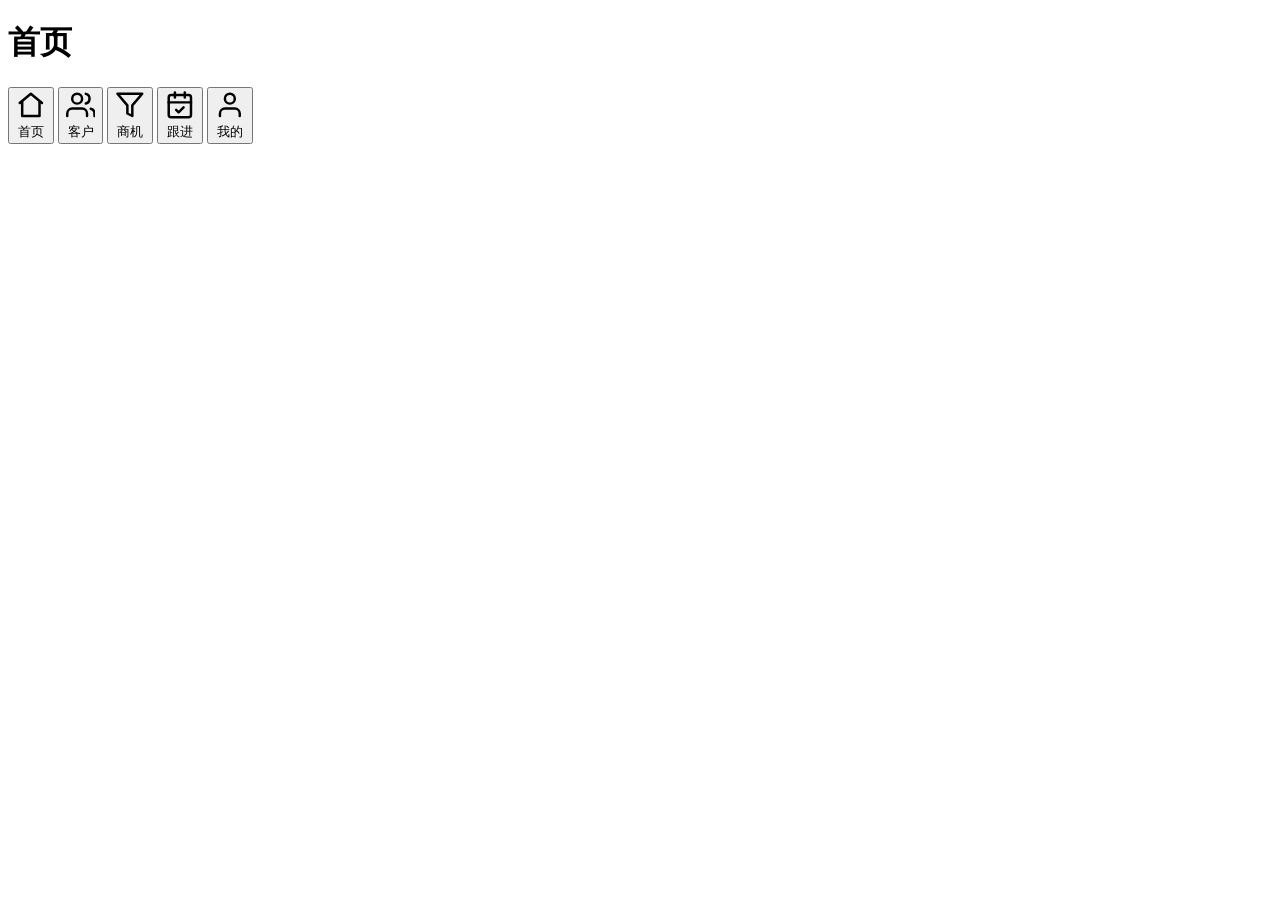
==== index.html @ 8afb6e2c "Add files via upload" ====
<!DOCTYPE html>
<html lang="zh-CN">
<head>
<meta charset="UTF-8">
<meta name="viewport" content="width=device-width, initial-scale=1, viewport-fit=cover">
<meta http-equiv="Content-Security-Policy" content="default-src 'self' data: blob:; script-src 'self' 'unsafe-inline'; style-src 'self' 'unsafe-inline'; img-src 'self' data: blob:; font-src 'self'; connect-src 'self'; manifest-src 'self' data:; worker-src 'self'; object-src 'none'; base-uri 'self'; form-action 'self'">
<meta name="theme-color" content="#2563eb">
<meta name="description" content="商机管家 - 客户信息、商机进度与联系拜访记录管理">
<meta name="apple-mobile-web-app-capable" content="yes">
<meta name="apple-mobile-web-app-status-bar-style" content="default">
<title>商机管家</title>
<link rel="manifest" href="manifest.webmanifest">
<link rel="icon" href="icons/icon-192.png">
<link rel="apple-touch-icon" href="icons/icon-192.png">
<link rel="stylesheet" href="style.css">
</head>
<body>

<noscript><div class="js-error">⚠️ 此应用需要启用 JavaScript，请在浏览器设置中开启后重新打开。</div></noscript>
<div id="js-error" class="js-error" hidden></div>

<header class="app-header">
  <div class="header-inner">
    <h1 id="pageTitle">首页</h1>
  </div>
</header>

<main id="main" class="main">
  <section class="page" id="page-home" data-title="首页"></section>

  <section class="page" id="page-customers" data-title="客户" hidden>
    <div class="searchbar"><input id="custQuery" class="search" type="search" placeholder="搜索客户姓名、公司、电话"></div>
    <div id="custList"></div>
  </section>

  <section class="page" id="page-opps" data-title="商机" hidden>
    <div class="searchbar"><input id="oppQuery" class="search" type="search" placeholder="搜索商机或客户"></div>
    <div class="chips" id="oppStageChips"></div>
    <div id="oppList"></div>
  </section>

  <section class="page" id="page-records" data-title="跟进" hidden>
    <div class="searchbar"><input id="recQuery" class="search" type="search" placeholder="搜索记录内容或客户"></div>
    <div class="chips" id="recTypeChips"></div>
    <div id="recList"></div>
  </section>

  <section class="page" id="page-more" data-title="我的" hidden>
    <div id="moreBody"></div>
  </section>
</main>

<button id="fab" class="fab" hidden aria-label="新增">
  <svg viewBox="0 0 24 24" fill="none" stroke="currentColor" stroke-width="2.2" stroke-linecap="round"><line x1="12" y1="5" x2="12" y2="19"/><line x1="5" y1="12" x2="19" y2="12"/></svg>
</button>

<nav class="tabbar">
  <div class="tabbar-inner">
    <button class="tab active" data-page="home">
      <svg viewBox="0 0 24 24" fill="none" stroke="currentColor" stroke-width="2" stroke-linecap="round" stroke-linejoin="round"><path d="M3 10.5 12 3l9 7.5"/><path d="M5 9.5V21h14V9.5"/></svg>
      <span>首页</span>
    </button>
    <button class="tab" data-page="customers">
      <svg viewBox="0 0 24 24" fill="none" stroke="currentColor" stroke-width="2" stroke-linecap="round" stroke-linejoin="round"><path d="M17 21v-2a4 4 0 0 0-4-4H5a4 4 0 0 0-4 4v2"/><circle cx="9" cy="7" r="4"/><path d="M23 21v-2a4 4 0 0 0-3-3.87"/><path d="M16 3.13a4 4 0 0 1 0 7.75"/></svg>
      <span>客户</span>
    </button>
    <button class="tab" data-page="opps">
      <svg viewBox="0 0 24 24" fill="none" stroke="currentColor" stroke-width="2" stroke-linecap="round" stroke-linejoin="round"><polygon points="22 3 2 3 10 12.46 10 19 14 21 14 12.46 22 3"/></svg>
      <span>商机</span>
    </button>
    <button class="tab" data-page="records">
      <svg viewBox="0 0 24 24" fill="none" stroke="currentColor" stroke-width="2" stroke-linecap="round" stroke-linejoin="round"><rect x="3" y="4" width="18" height="18" rx="2"/><line x1="16" y1="2" x2="16" y2="6"/><line x1="8" y1="2" x2="8" y2="6"/><line x1="3" y1="10" x2="21" y2="10"/><polyline points="9 16 11 18 15 14"/></svg>
      <span>跟进</span>
    </button>
    <button class="tab" data-page="more">
      <svg viewBox="0 0 24 24" fill="none" stroke="currentColor" stroke-width="2" stroke-linecap="round" stroke-linejoin="round"><path d="M20 21v-2a4 4 0 0 0-4-4H8a4 4 0 0 0-4 4v2"/><circle cx="12" cy="7" r="4"/></svg>
      <span>我的</span>
    </button>
  </div>
</nav>

<!-- 客户详情底部抽屉 -->
<div id="backdrop" class="backdrop" hidden></div>
<div id="sheet" class="sheet" hidden>
  <div class="sheet-handle"></div>
  <div id="sheetBody"></div>
</div>

<!-- 通用弹窗（表单/确认） -->
<div id="modalBackdrop" class="backdrop" hidden></div>
<div class="modal-wrap" id="modalWrap" hidden><div class="modal" id="modalBox"></div></div>

<div id="toast"></div>
<input type="file" id="importInput" accept=".json,application/json" hidden>

<script src="app.js"></script>
</body>
</html>
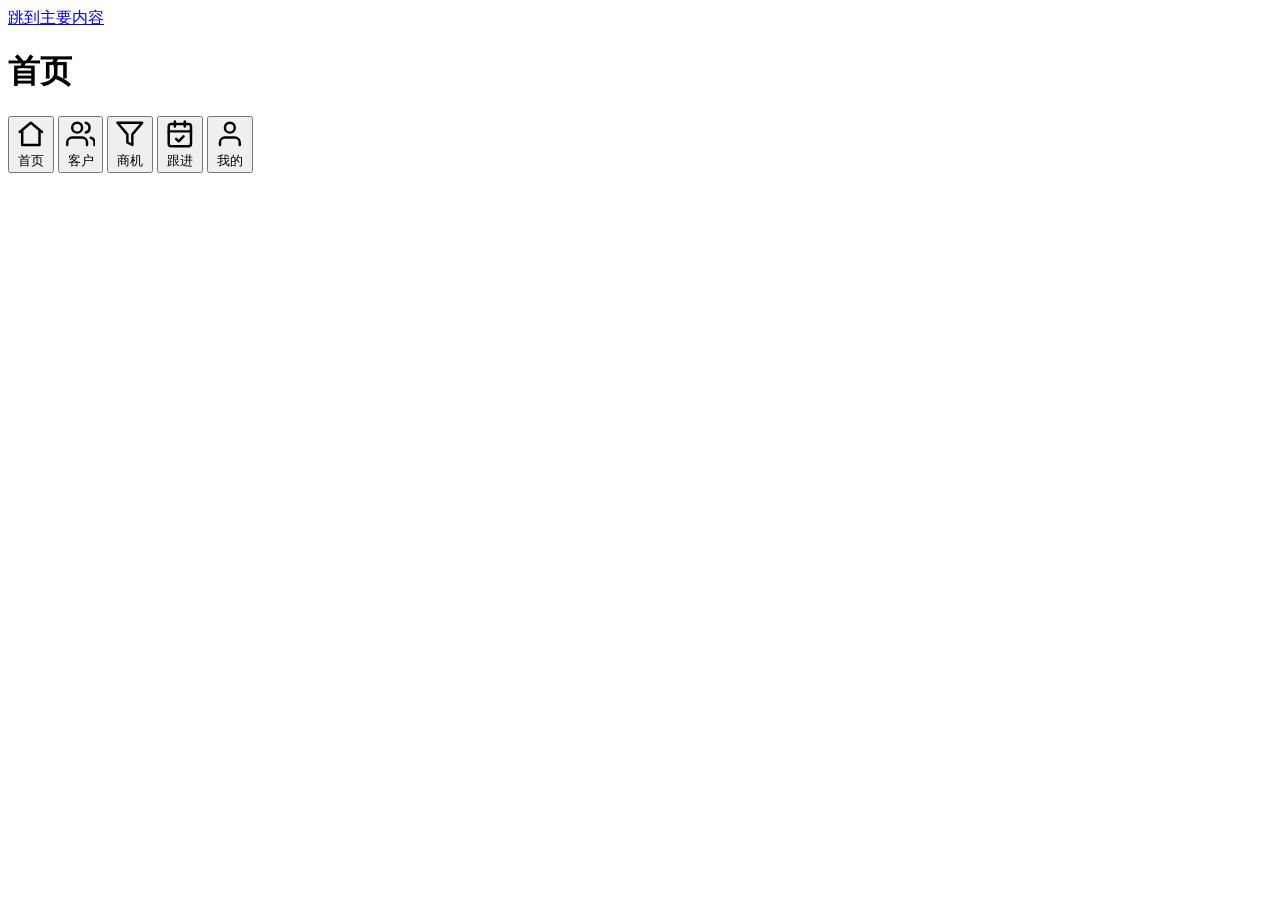
==== commit c6720a33: "Add files via upload" ====
--- a/index.html
+++ b/index.html
@@ -3,77 +3,92 @@
 <head>
 <meta charset="UTF-8">
 <meta name="viewport" content="width=device-width, initial-scale=1, viewport-fit=cover">
-<meta http-equiv="Content-Security-Policy" content="default-src 'self' data: blob:; script-src 'self' 'unsafe-inline'; style-src 'self' 'unsafe-inline'; img-src 'self' data: blob:; font-src 'self'; connect-src 'self'; manifest-src 'self' data:; worker-src 'self'; object-src 'none'; base-uri 'self'; form-action 'self'">
+<meta http-equiv="Content-Security-Policy" content="default-src 'none'; script-src 'self' file:; style-src 'self' file:; img-src 'self' file: data: blob:; font-src 'self' file:; connect-src 'none'; manifest-src 'self'; worker-src 'self'; object-src 'none'; base-uri 'none'; form-action 'none'; frame-src 'none'">
+<meta name="referrer" content="no-referrer">
 <meta name="theme-color" content="#2563eb">
-<meta name="description" content="商机管家 - 客户信息、商机进度与联系拜访记录管理">
+<meta name="color-scheme" content="light">
+<meta name="description" content="商机管家 - 客户、商机进度、跟进提醒与拜访照片管理（纯本地存储）">
 <meta name="apple-mobile-web-app-capable" content="yes">
 <meta name="apple-mobile-web-app-status-bar-style" content="default">
+<meta name="apple-mobile-web-app-title" content="商机管家">
 <title>商机管家</title>
-<link rel="manifest" href="manifest.webmanifest">
-<link rel="icon" href="icons/icon-192.png">
-<link rel="apple-touch-icon" href="icons/icon-192.png">
+<link rel="icon" type="image/png" sizes="192x192" href="icons/icon-192.png">
+<link rel="apple-touch-icon" sizes="180x180" href="icons/icon-180.png">
 <link rel="stylesheet" href="style.css">
 </head>
 <body>
-
+<a class="skip-link" href="#main">跳到主要内容</a>
 <noscript><div class="js-error">⚠️ 此应用需要启用 JavaScript，请在浏览器设置中开启后重新打开。</div></noscript>
-<div id="js-error" class="js-error" hidden></div>
+<div id="js-error" class="js-error" role="alert" hidden>
+  <span id="jsErrorText"></span>
+  <button type="button" id="jsErrorClose" class="js-error-close" aria-label="关闭错误提示">×</button>
+</div>
 
 <header class="app-header">
   <div class="header-inner">
     <h1 id="pageTitle">首页</h1>
+    <span id="saveState" class="save-state" aria-live="polite"></span>
   </div>
 </header>
 
 <main id="main" class="main">
-  <section class="page" id="page-home" data-title="首页"></section>
+  <div id="globalBanner" class="global-banner" aria-live="polite" hidden></div>
 
-  <section class="page" id="page-customers" data-title="客户" hidden>
-    <div class="searchbar"><input id="custQuery" class="search" type="search" placeholder="搜索客户姓名、公司、电话"></div>
+  <section class="page" id="page-home" data-title="首页" aria-labelledby="pageTitle"></section>
+
+  <section class="page" id="page-customers" data-title="客户" hidden aria-labelledby="pageTitle">
+    <div class="searchbar"><label class="sr-only" for="custQuery">搜索客户</label>
+      <input id="custQuery" class="search" type="search" placeholder="搜索客户姓名、联系人、电话、编号" autocomplete="off"></div>
+    <div class="viewbar" id="custViewBar" role="group" aria-label="客户视图"></div>
     <div id="custList"></div>
   </section>
 
-  <section class="page" id="page-opps" data-title="商机" hidden>
-    <div class="searchbar"><input id="oppQuery" class="search" type="search" placeholder="搜索商机或客户"></div>
-    <div class="chips" id="oppStageChips"></div>
-    <div id="oppList"></div>
+  <section class="page" id="page-opps" data-title="商机" hidden aria-labelledby="pageTitle">
+    <div class="searchbar"><label class="sr-only" for="oppQuery">搜索商机</label>
+      <input id="oppQuery" class="search" type="search" placeholder="搜索商机或客户" autocomplete="off"></div>
+    <div class="viewbar" id="oppViewBar" role="group" aria-label="商机视图"></div>
+    <div class="chips" id="oppStageChips" aria-label="按阶段筛选" hidden></div>
+    <div id="oppKanban"></div>
+    <div id="oppList" hidden></div>
   </section>
 
-  <section class="page" id="page-records" data-title="跟进" hidden>
-    <div class="searchbar"><input id="recQuery" class="search" type="search" placeholder="搜索记录内容或客户"></div>
-    <div class="chips" id="recTypeChips"></div>
+  <section class="page" id="page-records" data-title="跟进" hidden aria-labelledby="pageTitle">
+    <div class="searchbar"><label class="sr-only" for="recQuery">搜索跟进记录</label>
+      <input id="recQuery" class="search" type="search" placeholder="搜索记录内容或客户" autocomplete="off"></div>
+    <div class="viewbar" id="recViewBar" role="group" aria-label="跟进视图"></div>
+    <div class="chips" id="recTypeChips" aria-label="按类型筛选"></div>
     <div id="recList"></div>
   </section>
 
-  <section class="page" id="page-more" data-title="我的" hidden>
+  <section class="page" id="page-more" data-title="我的" hidden aria-labelledby="pageTitle">
     <div id="moreBody"></div>
   </section>
 </main>
 
-<button id="fab" class="fab" hidden aria-label="新增">
-  <svg viewBox="0 0 24 24" fill="none" stroke="currentColor" stroke-width="2.2" stroke-linecap="round"><line x1="12" y1="5" x2="12" y2="19"/><line x1="5" y1="12" x2="19" y2="12"/></svg>
+<button id="fab" class="fab" hidden aria-label="新增记录">
+  <svg viewBox="0 0 24 24" fill="none" stroke="currentColor" stroke-width="2.2" stroke-linecap="round" aria-hidden="true"><line x1="12" y1="5" x2="12" y2="19"/><line x1="5" y1="12" x2="19" y2="12"/></svg>
 </button>
 
-<nav class="tabbar">
+<nav class="tabbar" aria-label="主导航">
   <div class="tabbar-inner">
-    <button class="tab active" data-page="home">
-      <svg viewBox="0 0 24 24" fill="none" stroke="currentColor" stroke-width="2" stroke-linecap="round" stroke-linejoin="round"><path d="M3 10.5 12 3l9 7.5"/><path d="M5 9.5V21h14V9.5"/></svg>
+    <button type="button" class="tab active" data-page="home" aria-current="page">
+      <svg viewBox="0 0 24 24" fill="none" stroke="currentColor" stroke-width="2" stroke-linecap="round" stroke-linejoin="round" aria-hidden="true"><path d="M3 10.5 12 3l9 7.5"/><path d="M5 9.5V21h14V9.5"/></svg>
       <span>首页</span>
     </button>
-    <button class="tab" data-page="customers">
-      <svg viewBox="0 0 24 24" fill="none" stroke="currentColor" stroke-width="2" stroke-linecap="round" stroke-linejoin="round"><path d="M17 21v-2a4 4 0 0 0-4-4H5a4 4 0 0 0-4 4v2"/><circle cx="9" cy="7" r="4"/><path d="M23 21v-2a4 4 0 0 0-3-3.87"/><path d="M16 3.13a4 4 0 0 1 0 7.75"/></svg>
+    <button type="button" class="tab" data-page="customers">
+      <svg viewBox="0 0 24 24" fill="none" stroke="currentColor" stroke-width="2" stroke-linecap="round" stroke-linejoin="round" aria-hidden="true"><path d="M17 21v-2a4 4 0 0 0-4-4H5a4 4 0 0 0-4 4v2"/><circle cx="9" cy="7" r="4"/><path d="M23 21v-2a4 4 0 0 0-3-3.87"/><path d="M16 3.13a4 4 0 0 1 0 7.75"/></svg>
       <span>客户</span>
     </button>
-    <button class="tab" data-page="opps">
-      <svg viewBox="0 0 24 24" fill="none" stroke="currentColor" stroke-width="2" stroke-linecap="round" stroke-linejoin="round"><polygon points="22 3 2 3 10 12.46 10 19 14 21 14 12.46 22 3"/></svg>
+    <button type="button" class="tab" data-page="opps">
+      <svg viewBox="0 0 24 24" fill="none" stroke="currentColor" stroke-width="2" stroke-linecap="round" stroke-linejoin="round" aria-hidden="true"><polygon points="22 3 2 3 10 12.46 10 19 14 21 14 12.46 22 3"/></svg>
       <span>商机</span>
     </button>
-    <button class="tab" data-page="records">
-      <svg viewBox="0 0 24 24" fill="none" stroke="currentColor" stroke-width="2" stroke-linecap="round" stroke-linejoin="round"><rect x="3" y="4" width="18" height="18" rx="2"/><line x1="16" y1="2" x2="16" y2="6"/><line x1="8" y1="2" x2="8" y2="6"/><line x1="3" y1="10" x2="21" y2="10"/><polyline points="9 16 11 18 15 14"/></svg>
+    <button type="button" class="tab" data-page="records">
+      <svg viewBox="0 0 24 24" fill="none" stroke="currentColor" stroke-width="2" stroke-linecap="round" stroke-linejoin="round" aria-hidden="true"><rect x="3" y="4" width="18" height="18" rx="2"/><line x1="16" y1="2" x2="16" y2="6"/><line x1="8" y1="2" x2="8" y2="6"/><line x1="3" y1="10" x2="21" y2="10"/><polyline points="9 16 11 18 15 14"/></svg>
       <span>跟进</span>
     </button>
-    <button class="tab" data-page="more">
-      <svg viewBox="0 0 24 24" fill="none" stroke="currentColor" stroke-width="2" stroke-linecap="round" stroke-linejoin="round"><path d="M20 21v-2a4 4 0 0 0-4-4H8a4 4 0 0 0-4 4v2"/><circle cx="12" cy="7" r="4"/></svg>
+    <button type="button" class="tab" data-page="more">
+      <svg viewBox="0 0 24 24" fill="none" stroke="currentColor" stroke-width="2" stroke-linecap="round" stroke-linejoin="round" aria-hidden="true"><path d="M20 21v-2a4 4 0 0 0-4-4H8a4 4 0 0 0-4 4v2"/><circle cx="12" cy="7" r="4"/></svg>
       <span>我的</span>
     </button>
   </div>
@@ -81,16 +96,18 @@
 
 <!-- 客户详情底部抽屉 -->
 <div id="backdrop" class="backdrop" hidden></div>
-<div id="sheet" class="sheet" hidden>
-  <div class="sheet-handle"></div>
+<div id="sheet" class="sheet" role="dialog" aria-modal="true" aria-label="客户详情" hidden>
+  <div class="sheet-handle" aria-hidden="true"></div>
   <div id="sheetBody"></div>
 </div>
 
 <!-- 通用弹窗（表单/确认） -->
 <div id="modalBackdrop" class="backdrop" hidden></div>
-<div class="modal-wrap" id="modalWrap" hidden><div class="modal" id="modalBox"></div></div>
+<div class="modal-wrap" id="modalWrap" hidden>
+  <div class="modal" id="modalBox" role="dialog" aria-modal="true" aria-label="对话框"></div>
+</div>
 
-<div id="toast"></div>
+<div id="toast" role="status" aria-live="polite" aria-atomic="true" hidden></div>
 <input type="file" id="importInput" accept=".json,application/json" hidden>
 
 <script src="app.js"></script>
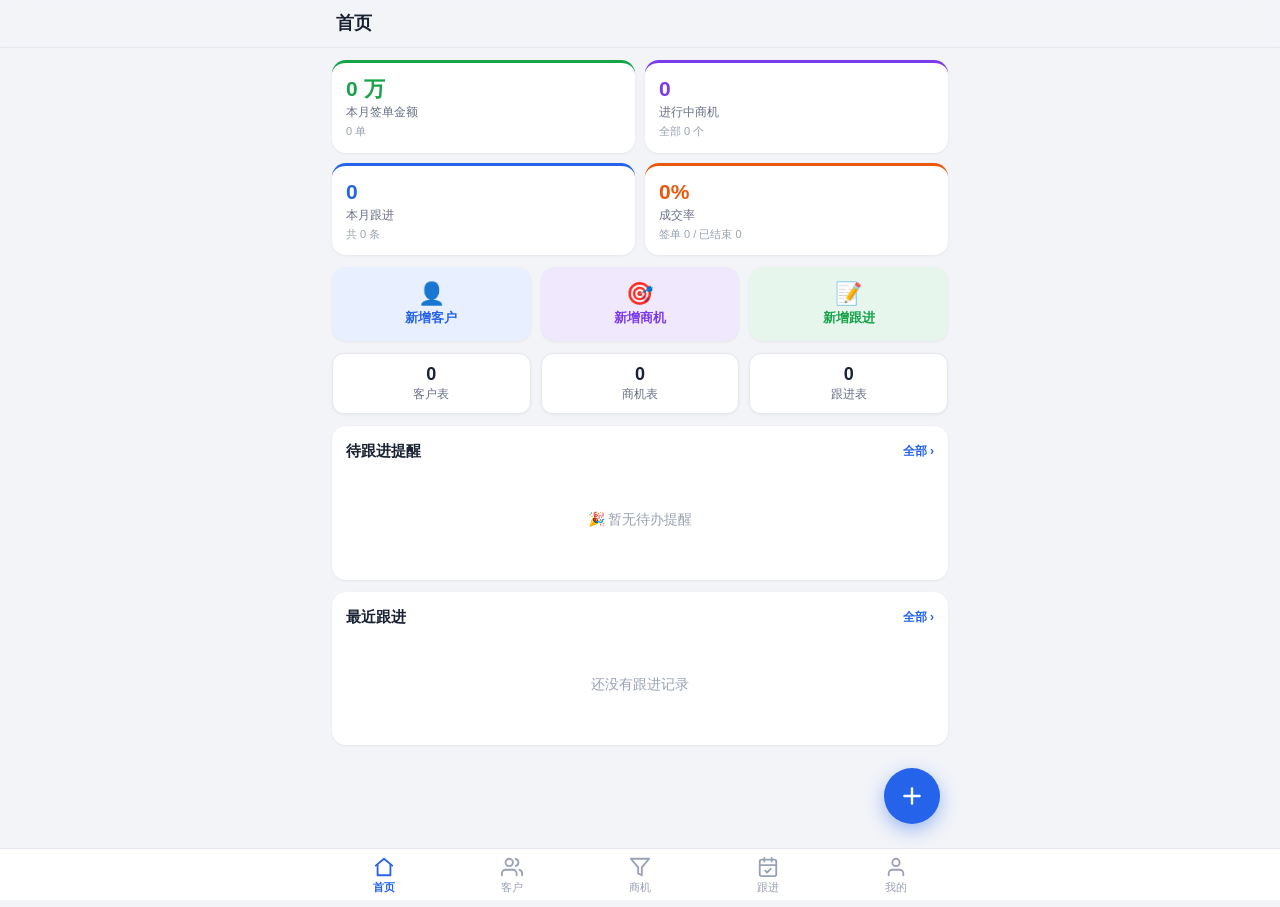
==== commit 4d08fed3: "Add files via upload" ====
--- a/index.html
+++ b/index.html
@@ -3,7 +3,7 @@
 <head>
 <meta charset="UTF-8">
 <meta name="viewport" content="width=device-width, initial-scale=1, viewport-fit=cover">
-<meta http-equiv="Content-Security-Policy" content="default-src 'none'; script-src 'self' file:; style-src 'self' file:; img-src 'self' file: data: blob:; font-src 'self' file:; connect-src 'none'; manifest-src 'self'; worker-src 'self'; object-src 'none'; base-uri 'none'; form-action 'none'; frame-src 'none'">
+<meta http-equiv="Content-Security-Policy" content="default-src 'none'; script-src 'sha256-g4y5hjiPkMF875zIWQkfSDegfrwlVhHp/G3r5gX+nCM='; style-src 'sha256-H+c7lkCGeocj+EBAtKJrhsNAoC+y5LlASU/UL9bmKDs='; img-src 'self' data: blob:; font-src 'self'; connect-src 'none'; manifest-src 'self' data:; worker-src 'self'; object-src 'none'; base-uri 'none'; form-action 'none'; frame-src 'none'">
 <meta name="referrer" content="no-referrer">
 <meta name="theme-color" content="#2563eb">
 <meta name="color-scheme" content="light">
@@ -14,7 +14,373 @@
 <title>商机管家</title>
 <link rel="icon" type="image/png" sizes="192x192" href="icons/icon-192.png">
 <link rel="apple-touch-icon" sizes="180x180" href="icons/icon-180.png">
-<link rel="stylesheet" href="style.css">
+<style>
+/* =====================================================
+   商机管家 v3.0 · 移动优先样式
+   ===================================================== */
+:root{
+  --bg:#f2f4f8; --card:#ffffff; --line:#e5e8ef;
+  --text:#1a2333; --text2:#667085; --text3:#98a2b3;
+  --primary:#2563eb; --primary-weak:#e8effe;
+  --red:#dc2626; --orange:#ea580c; --green:#16a34a;
+  --radius:14px; --shadow:0 1px 3px rgba(16,24,40,.06);
+}
+*{box-sizing:border-box;-webkit-tap-highlight-color:transparent}
+html,body{margin:0;padding:0}
+html{-webkit-text-size-adjust:100%}
+body{
+  font-family:-apple-system,BlinkMacSystemFont,"Segoe UI","PingFang SC","Hiragino Sans GB","Microsoft YaHei",sans-serif;
+  background:var(--bg);color:var(--text);font-size:15px;line-height:1.5;
+}
+button{font-family:inherit;color:inherit}
+input,select,textarea{font-family:inherit}
+.muted{color:var(--text3);font-weight:400;font-size:12px}
+.small{font-size:12px}
+em{font-style:normal}
+[hidden]{display:none !important}
+.sr-only{position:absolute;width:1px;height:1px;padding:0;margin:-1px;overflow:hidden;clip:rect(0,0,0,0);white-space:nowrap;border:0}
+.skip-link{position:fixed;left:12px;top:-60px;z-index:500;background:var(--primary);color:#fff;padding:10px 16px;border-radius:10px;text-decoration:none;font-weight:700;transition:top .15s}
+.skip-link:focus{top:12px}
+:focus-visible{outline:3px solid rgba(37,99,235,.45);outline-offset:2px}
+body.modal-open,body.sheet-open{overflow:hidden}
+
+/* ---------- 错误提示条 ---------- */
+.js-error{background:#fdeaea;color:#b42318;padding:10px 16px;font-size:13px;font-weight:600;border-bottom:1px solid #fecaca;word-break:break-word;z-index:999;position:relative;display:flex;gap:12px;align-items:flex-start}
+.js-error-close{margin-left:auto;background:none;border:none;font-size:20px;line-height:1;color:#b42318;cursor:pointer;padding:0 4px}
+
+/* ---------- 顶部栏 ---------- */
+.app-header{position:sticky;top:0;z-index:40;background:rgba(242,244,248,.92);backdrop-filter:blur(10px);-webkit-backdrop-filter:blur(10px);border-bottom:1px solid var(--line)}
+.header-inner{max-width:640px;margin:0 auto;padding:10px 16px;display:flex;align-items:center;justify-content:space-between;gap:10px}
+#pageTitle{font-size:18px;margin:0;font-weight:700}
+.save-state{font-size:11px;color:var(--text3);white-space:nowrap;font-weight:500}
+.save-state.ok{color:var(--green)}
+.save-state.bad{color:var(--red);font-weight:700}
+
+/* ---------- 主区域 ---------- */
+.main{max-width:640px;margin:0 auto;padding:12px 12px 150px;padding:12px 12px calc(150px + env(safe-area-inset-bottom))}
+.page{animation:fadeIn .18s ease}
+.no-anim .page,.no-anim .modal,.no-anim .sheet{animation:none}
+@keyframes fadeIn{from{opacity:0}to{opacity:1}}
+
+/* ---------- 全局状态条 ---------- */
+.global-banner{margin-bottom:12px}
+.global-banner-inner{border-radius:12px;padding:11px 14px;font-size:13px;line-height:1.6;border:1px solid transparent}
+.banner-red{background:#fdeaea;color:#9f1d1d;border-color:#fecaca}
+.banner-orange{background:#fff7e6;color:#9a4d00;border-color:#ffe1a8}
+.banner-blue{background:var(--primary-weak);color:#1d4ed8;border-color:#cdddfb}
+.banner-text{word-break:break-word}
+.banner-actions{display:flex;flex-wrap:wrap;gap:8px;margin-top:8px}
+.banner-btn{border:1px solid currentColor;background:transparent;color:inherit;border-radius:8px;padding:5px 10px;font-size:12px;font-weight:700;cursor:pointer}
+.banner-btn:active{opacity:.75}
+
+/* ---------- 底部导航 ---------- */
+.tabbar{position:fixed;bottom:0;left:0;right:0;z-index:40;background:#fff;border-top:1px solid var(--line);padding-bottom:0;padding-bottom:env(safe-area-inset-bottom);display:flex;justify-content:center}
+.tabbar-inner{width:100%;max-width:640px;display:flex}
+.tab{flex:1;display:flex;flex-direction:column;align-items:center;gap:2px;padding:7px 0 5px;background:none;border:none;color:#98a2b3;font-size:11px;cursor:pointer}
+.tab svg{width:22px;height:22px}
+.tab.active{color:var(--primary);font-weight:600}
+
+/* ---------- 悬浮按钮 ---------- */
+.fab{position:fixed;bottom:76px;bottom:calc(env(safe-area-inset-bottom) + 76px);right:max(20px,calc((100vw - 640px)/2 + 20px));width:56px;height:56px;border-radius:50%;background:var(--primary);color:#fff;border:none;box-shadow:0 6px 18px rgba(37,99,235,.42);display:flex;align-items:center;justify-content:center;z-index:45;cursor:pointer;transition:transform .15s}
+.fab:active{transform:scale(.93)}
+.fab svg{width:26px;height:26px}
+
+/* ---------- 卡片 ---------- */
+.card{background:var(--card);border-radius:var(--radius);padding:14px;margin-bottom:12px;box-shadow:var(--shadow)}
+.card-title{font-size:15px;font-weight:700;margin-bottom:10px;display:flex;justify-content:space-between;align-items:center;gap:8px}
+.card-sub{font-size:12px;color:var(--text3);font-weight:600;margin:8px 0 2px}
+.title-tag{margin-left:8px;vertical-align:1px}
+.pad-top{margin-top:8px}
+.hint{font-size:12px;color:var(--text3);line-height:1.6;margin:8px 0 0}
+.link-btn{background:none;border:none;color:var(--primary);font-size:12px;font-weight:600;cursor:pointer;padding:2px 0}
+
+/* ---------- 首页统计 ---------- */
+.stats-grid{display:grid;grid-template-columns:1fr 1fr;gap:10px;margin-bottom:12px}
+.stat{background:var(--card);border-radius:var(--radius);padding:13px 14px;box-shadow:var(--shadow);border-top:3px solid transparent}
+.stat-v{font-size:21px;font-weight:800;line-height:1.2;word-break:break-all;color:var(--text)}
+.stat-l{font-size:12px;color:var(--text2);margin-top:2px}
+.stat-s{font-size:11px;color:var(--text3);margin-top:2px}
+.stat-green{border-top-color:var(--green)} .stat-green .stat-v{color:var(--green)}
+.stat-violet{border-top-color:#7c3aed} .stat-violet .stat-v{color:#7c3aed}
+.stat-blue{border-top-color:var(--primary)} .stat-blue .stat-v{color:var(--primary)}
+.stat-orange{border-top-color:var(--orange)} .stat-orange .stat-v{color:var(--orange)}
+
+.quick-actions{display:grid;grid-template-columns:1fr 1fr 1fr;gap:10px;margin-bottom:12px}
+.qa{display:flex;flex-direction:column;align-items:center;gap:2px;padding:14px 8px;border-radius:var(--radius);border:none;font-size:13px;font-weight:600;cursor:pointer;background:#fff;box-shadow:var(--shadow)}
+.qa:active{transform:scale(.97)}
+.qa-ico{font-size:22px}
+.qa-blue{background:var(--primary-weak);color:var(--primary)}
+.qa-violet{background:#f0e9fd;color:#7c3aed}
+.qa-green{background:#e7f6ec;color:#16a34a}
+
+/* 三张表快捷入口 */
+.table-shortcuts{display:grid;grid-template-columns:1fr 1fr 1fr;gap:10px;margin-bottom:12px}
+.table-shortcut{display:flex;flex-direction:column;align-items:center;gap:1px;padding:10px 6px;border-radius:12px;border:1px solid var(--line);background:#fff;cursor:pointer;box-shadow:var(--shadow)}
+.table-shortcut b{font-size:18px;color:var(--text)}
+.table-shortcut span{font-size:12px;color:var(--text2)}
+.table-shortcut:active{background:#fafbfc}
+
+/* ---------- 阶段颜色 ---------- */
+.st-lead{--st:#64748b;--stw:#eef1f5}
+.st-need{--st:#0284c7;--stw:#e3f3fc}
+.st-intent{--st:#0d9488;--stw:#e2f5f2}
+.st-plan{--st:#7c3aed;--stw:#f0e9fd}
+.st-quote{--st:#ea580c;--stw:#fef0e5}
+.st-bid{--st:#dc2626;--stw:#fdeaea}
+.st-deal{--st:#16a34a;--stw:#e7f6ec}
+.st-lost{--st:#9ca3af;--stw:#f2f3f5}
+.st-badge{background:var(--stw);color:var(--st);font-size:12px;padding:2px 8px;border-radius:6px;font-weight:600;white-space:nowrap}
+
+/* ---------- 标签 ---------- */
+.tag{display:inline-block;font-size:11px;padding:2px 8px;border-radius:999px;font-weight:600;white-space:nowrap}
+.tag-red{background:#fdeaea;color:#dc2626}
+.tag-orange{background:#fef0e5;color:#ea580c}
+.tag-green{background:#e7f6ec;color:#16a34a}
+.tag-blue{background:#e8effe;color:#2563eb}
+.tag-slate{background:#eef1f5;color:#64748b}
+
+/* ---------- 按钮 ---------- */
+.btn{padding:10px 16px;border-radius:10px;font-size:15px;border:1px solid var(--line);background:#fff;font-weight:600;cursor:pointer;text-align:center}
+.btn:active{opacity:.85}
+.btn:disabled{opacity:.55;cursor:not-allowed}
+.btn.primary{background:var(--primary);border-color:var(--primary);color:#fff}
+.btn.ghost{background:transparent}
+.btn.danger{background:var(--red);border-color:var(--red);color:#fff}
+.btn.danger-text{color:var(--red);border-color:#fecaca}
+.mini-btn{padding:6px 12px;border-radius:8px;border:1px solid var(--line);background:#fff;color:var(--text);font-size:12px;font-weight:600;cursor:pointer;white-space:nowrap}
+.mini-btn:active{opacity:.8}
+.mini-btn.primary{background:var(--primary);border-color:var(--primary);color:#fff}
+.mini-btn.ghost{background:transparent}
+
+/* ---------- 列表项 ---------- */
+.item{background:var(--card);border-radius:var(--radius);padding:13px;margin-bottom:10px;box-shadow:var(--shadow);cursor:pointer}
+.item:active{background:#fafbfc}
+
+.cust-top{display:flex;gap:10px;align-items:center}
+.avatar{width:40px;height:40px;border-radius:50%;background:var(--primary-weak);color:var(--primary);display:flex;align-items:center;justify-content:center;font-weight:700;font-size:16px;flex:none}
+.avatar.big{width:50px;height:50px;font-size:20px}
+.cust-info{min-width:0;flex:1}
+.cust-name{font-weight:700;font-size:15px}
+.cust-sub{font-size:12px;color:var(--text2);white-space:nowrap;overflow:hidden;text-overflow:ellipsis}
+.cust-tags{display:flex;flex-wrap:wrap;gap:6px;margin-top:9px}
+.cust-arrow{margin-left:auto;color:#c2c8d2;font-size:20px;flex:none}
+.code-tag{display:inline-block;margin-left:6px;font-size:10px;color:#8a94a6;background:#f2f4f8;border-radius:4px;padding:1px 5px;vertical-align:2px;font-weight:500}
+.lvl{display:inline-block;margin-left:6px;font-size:11px;font-weight:700;padding:1px 6px;border-radius:5px;vertical-align:2px}
+.lvl-A{background:#fdeaea;color:#dc2626}
+.lvl-B{background:#e8effe;color:#2563eb}
+.lvl-C{background:#eef1f5;color:#64748b}
+.lvl-D{background:#f3f0e8;color:#8a6d1d}
+
+/* ---------- 商机 ---------- */
+.opp-top{display:flex;gap:8px;align-items:center;margin-bottom:5px}
+.opp-name{font-weight:700;font-size:15px;flex:1;min-width:0;overflow:hidden;text-overflow:ellipsis;white-space:nowrap}
+.opp-cust{font-size:12px;color:var(--text2);margin-bottom:7px}
+.opp-meta{display:flex;align-items:center;gap:8px;flex-wrap:wrap;margin-bottom:9px}
+.opp-amt{font-weight:800;font-size:16px;color:#1d4ed8}
+.opp-foot{display:flex;justify-content:space-between;align-items:center;gap:8px;flex-wrap:wrap}
+.opp-btns{display:flex;gap:6px}
+
+/* ---------- 跟进记录 ---------- */
+.rec-head{display:flex;align-items:center;gap:8px;margin-bottom:5px}
+.type-badge{display:inline-block;background:#eef1f5;color:#475467;font-size:12px;padding:2px 8px;border-radius:6px;font-weight:600;flex:none}
+.rec-cust{font-weight:700;font-size:14px;min-width:0;overflow:hidden;text-overflow:ellipsis;white-space:nowrap}
+.rec-cust em{color:var(--text3);font-weight:400;font-size:12px}
+.rec-content{font-size:13px;color:#344054;display:-webkit-box;-webkit-line-clamp:2;-webkit-box-orient:vertical;overflow:hidden;margin-bottom:7px;word-break:break-word}
+.rec-foot{display:flex;justify-content:space-between;align-items:center;gap:8px;flex-wrap:wrap}
+.tl-item{position:relative;margin-left:6px;padding-left:14px;border-left:2px solid var(--line);margin-bottom:10px}
+.tl-item .tl-dot{position:absolute;left:-6px;top:14px;width:10px;height:10px;border-radius:50%;background:var(--primary);border:2px solid #fff}
+.rec-time{font-size:11px;margin-top:2px}
+.rec-sub{font-size:12px;color:#475467;background:#f7f8fa;border-radius:8px;padding:6px 8px;margin-top:6px;line-height:1.5}
+
+/* ---------- 搜索与筛选 ---------- */
+.searchbar{margin-bottom:10px}
+.search{width:100%;padding:10px 14px;border-radius:12px;border:1px solid var(--line);background:#fff;font-size:16px;color:var(--text);outline:none;-webkit-appearance:none}
+.search:focus{border-color:var(--primary);box-shadow:0 0 0 3px rgba(37,99,235,.12)}
+.chips{display:flex;gap:8px;overflow-x:auto;padding:2px 2px 10px;scrollbar-width:none;margin-bottom:2px}
+.chips::-webkit-scrollbar{display:none}
+.chip{flex:none;padding:6px 12px;border-radius:999px;border:1px solid var(--line);background:#fff;color:var(--text2);font-size:13px;cursor:pointer;display:flex;gap:6px;align-items:center}
+.chip i{font-style:normal;font-size:11px;background:#eef1f5;color:#667085;border-radius:999px;padding:0 6px;line-height:16px}
+.chip.active{background:var(--primary);border-color:var(--primary);color:#fff}
+.chip.active i{background:rgba(255,255,255,.28);color:#fff}
+
+/* ---------- 空状态 ---------- */
+.empty{padding:36px 12px;text-align:center;color:var(--text3);font-size:14px}
+
+/* ---------- 视图切换 ---------- */
+.viewbar{display:flex;gap:8px;margin-bottom:10px}
+.viewbtn{flex:1;padding:8px 0;border-radius:10px;border:1px solid var(--line);background:#fff;color:var(--text2);font-size:14px;font-weight:600;cursor:pointer}
+.viewbtn.on{background:var(--primary);border-color:var(--primary);color:#fff}
+
+/* ---------- 表格视图 ---------- */
+.table-hint{font-size:11px;color:var(--text3);text-align:right;margin:0 2px 6px}
+.table-wrap{background:#fff;border-radius:var(--radius);box-shadow:var(--shadow);overflow:auto;max-height:72vh;-webkit-overflow-scrolling:touch;margin-bottom:12px}
+.data-table{width:100%;min-width:780px;border-collapse:separate;border-spacing:0;font-size:12.5px}
+.data-table caption{text-align:left}
+.data-table th{position:sticky;top:0;z-index:2;background:#f8fafc;color:#475467;font-weight:700;text-align:left;padding:10px 12px;border-bottom:1px solid var(--line);white-space:nowrap}
+.data-table td{padding:10px 12px;border-bottom:1px solid #f1f3f7;vertical-align:middle;color:#344054}
+.data-table tr:last-child td{border-bottom:none}
+.data-table tbody tr{cursor:pointer}
+.data-table tbody tr:nth-child(even){background:#fcfdff}
+.data-table tbody tr:hover,.data-table tbody tr:focus{background:#f5f8ff;outline:none}
+.data-table th:first-child,.data-table td:first-child{position:sticky;left:0;z-index:1;background:#fff;box-shadow:1px 0 0 var(--line)}
+.data-table th:first-child{background:#f8fafc;z-index:3}
+.data-table tbody tr:nth-child(even) td:first-child{background:#fcfdff}
+.data-table tbody tr:hover td:first-child,.data-table tbody tr:focus td:first-child{background:#f5f8ff}
+.data-table .num{text-align:right;font-variant-numeric:tabular-nums;font-weight:700;color:#1d4ed8}
+.data-table .nowrap{white-space:nowrap}
+.data-table .cell-wide{min-width:260px;max-width:420px;word-break:break-word}
+@media (min-width:760px){.table-hint{display:none}}
+
+/* ---------- 看板 ---------- */
+.kanban{display:flex;gap:10px;overflow-x:auto;padding:2px 2px 14px;scroll-snap-type:x proximity;-webkit-overflow-scrolling:touch}
+.kanban-col{flex:0 0 76vw;max-width:290px;background:#eaeef5;border-radius:14px;padding:8px;scroll-snap-align:start;display:flex;flex-direction:column;max-height:62vh;transition:background .15s}
+.kanban-col.over{background:#e3edff;outline:2px dashed var(--primary);outline-offset:-2px}
+.kanban-head{display:flex;align-items:center;justify-content:space-between;padding:2px 6px 8px;font-size:13px}
+.kanban-title{font-weight:700;color:var(--st)}
+.kanban-head b{font-size:12px;color:var(--text3);background:#fff;border-radius:999px;padding:0 7px;line-height:18px}
+.kanban-body{overflow-y:auto;flex:1;display:flex;flex-direction:column;gap:8px;padding-bottom:4px}
+.kanban-card{background:#fff;border-radius:12px;padding:9px 10px;box-shadow:var(--shadow);font-size:13px;cursor:pointer}
+.kanban-card:active{opacity:.9}
+.kanban-card-top{display:flex;gap:6px;align-items:flex-start}
+.drag-grip{flex:none;color:#98a2b3;font-size:16px;line-height:18px;cursor:grab;touch-action:none;user-select:none;padding:0 2px}
+.kanban-card-name{font-weight:700;font-size:13px;line-height:1.35;word-break:break-word}
+.kanban-card-cust{font-size:12px;color:var(--text2);margin-top:3px}
+.kanban-card-meta{display:flex;align-items:center;gap:6px;margin-top:5px}
+.kanban-amt{font-weight:800;color:#1d4ed8;font-size:14px}
+.kanban-date{font-size:11px;color:var(--text3);margin-top:3px}
+.kanban-empty{border:1.5px dashed #cfd6e2;border-radius:10px;color:#a8b1c0;font-size:12px;text-align:center;padding:14px 6px}
+.kanban-card.ghost{position:fixed;z-index:300;pointer-events:none;box-shadow:0 12px 30px rgba(15,23,42,.28);transform:rotate(2deg);opacity:.96;background:#fff}
+.kanban-card.dragging-src{opacity:.35}
+body.dragging{user-select:none;-webkit-user-select:none;overflow:hidden}
+
+/* ---------- 提醒 ---------- */
+.remind-row{display:flex;align-items:center;gap:8px;padding:9px 0;border-bottom:1px solid #f2f4f8;flex-wrap:wrap}
+.remind-row:last-child{border-bottom:none}
+.remind-main{flex:1;min-width:180px}
+.remind-text{font-size:13px;font-weight:600;white-space:nowrap;overflow:hidden;text-overflow:ellipsis}
+.mini-follow{display:flex;align-items:center;gap:8px;padding:8px 0;border-bottom:1px solid #f2f4f8;font-size:13px;cursor:pointer;background:none;border-left:none;border-right:none;border-top:none;width:100%;text-align:left}
+.mini-follow:last-child{border-bottom:none}
+.mini-follow-text{flex:1;min-width:0;white-space:nowrap;overflow:hidden;text-overflow:ellipsis}
+
+/* ---------- 照片 ---------- */
+.photo-grid{display:flex;flex-wrap:wrap;gap:8px;margin-top:6px}
+.photo-thumb-btn{padding:0;border:none;background:none;cursor:pointer;border-radius:8px}
+.photo-thumb{width:64px;height:64px;border-radius:8px;object-fit:cover;border:1px solid var(--line);display:block;cursor:pointer}
+.photo-thumb.missing{display:flex;align-items:center;justify-content:center;background:#f2f4f8;color:var(--text3);font-size:11px;cursor:default}
+.photo-more{display:flex;align-items:center;justify-content:center;width:48px;height:64px;color:var(--text2);font-size:12px;font-weight:700;background:#f2f4f8;border:1px dashed var(--line);border-radius:8px;cursor:pointer}
+.photo-item{position:relative;width:72px;height:72px}
+.photo-item img{width:72px;height:72px;border-radius:8px;object-fit:cover;border:1px solid var(--line)}
+.photo-missing{display:flex;align-items:center;justify-content:center;width:72px;height:72px;border-radius:8px;background:#f2f4f8;color:var(--text3);font-size:11px;border:1px dashed var(--line)}
+.photo-del{position:absolute;top:-6px;right:-6px;width:22px;height:22px;border-radius:50%;background:rgba(17,24,39,.82);color:#fff;font-size:14px;line-height:20px;text-align:center;cursor:pointer;font-weight:400;border:2px solid #fff;padding:0}
+.full-img{width:100%;border-radius:12px;display:block;margin-bottom:10px;background:#f2f4f8}
+.photo-status{font-size:12px;margin-top:8px;color:var(--text2)}
+.photo-status.warn{color:var(--orange)}
+.file-input{margin-top:8px;font-size:14px;border:none;padding:0;max-width:100%}
+.pv-nav{display:flex;gap:10px;margin-bottom:10px}
+.pv-nav .btn{flex:1}
+.pv-thumbs{display:flex;gap:8px;overflow-x:auto;padding-bottom:6px;margin-bottom:10px}
+.pv-thumb{flex:none;width:54px;height:54px;border-radius:8px;border:2px solid transparent;padding:0;overflow:hidden;background:#f2f4f8;cursor:pointer}
+.pv-thumb.on{border-color:var(--primary)}
+.pv-thumb img{width:100%;height:100%;object-fit:cover;display:block}
+.pv-thumb span{font-size:10px;color:var(--text3)}
+
+/* ---------- 底部抽屉（客户详情） ---------- */
+.backdrop{position:fixed;inset:0;background:rgba(15,23,42,.45);z-index:50;animation:fadeIn .18s ease}
+.sheet{position:fixed;left:50%;transform:translateX(-50%);bottom:0;width:100%;max-width:640px;max-height:88vh;max-height:88dvh;background:#fff;border-radius:20px 20px 0 0;z-index:60;overflow-y:auto;padding:6px 16px 20px;padding:6px 16px calc(20px + env(safe-area-inset-bottom));animation:slideUp .22s ease}
+.sheet-handle{width:40px;height:4px;border-radius:999px;background:#d9dde5;margin:6px auto 10px}
+@keyframes slideUp{from{transform:translateX(-50%) translateY(60px);opacity:.5}to{transform:translateX(-50%) translateY(0);opacity:1}}
+.sheet-close{position:sticky;top:2px;float:right;z-index:2;width:34px;height:34px;border-radius:50%;border:none;background:#f2f4f8;color:var(--text2);font-size:20px;line-height:1;cursor:pointer}
+.sheet-head{display:flex;gap:12px;align-items:center;margin:4px 0 10px}
+.sheet-actions{display:grid;grid-template-columns:1fr 1fr;gap:8px;margin:14px 0}
+.info-row{display:flex;align-items:center;gap:8px;padding:9px 0;border-bottom:1px solid #f2f4f8;font-size:14px;text-decoration:none;color:var(--text);word-break:break-word}
+.info-row span{flex:none}
+.info-row em{margin-left:auto;color:var(--primary);font-weight:600;font-size:13px}
+.mini-opp{display:flex;align-items:center;gap:8px;width:100%;background:none;border:none;border-bottom:1px solid #f2f4f8;padding:9px 0;cursor:pointer;text-align:left;font-size:14px}
+.mini-opp:last-child{border-bottom:none}
+.mini-opp-name{flex:1;min-width:0;overflow:hidden;text-overflow:ellipsis;white-space:nowrap;font-weight:600}
+.mini-opp b{font-size:13px;color:#1d4ed8}
+.mini-rec{width:100%;background:none;border:none;border-bottom:1px solid #f2f4f8;padding:9px 0;cursor:pointer;text-align:left}
+.mini-rec:last-child{border-bottom:none}
+.mini-rec-top{display:flex;align-items:center;gap:8px;margin-bottom:3px;flex-wrap:wrap}
+.mini-rec-content{font-size:13px;color:#344054;text-align:left}
+
+/* ---------- 弹窗 ---------- */
+.modal-wrap{position:fixed;inset:0;z-index:70;display:flex;align-items:flex-end;justify-content:center}
+.modal{position:relative;background:#fff;width:100%;max-width:640px;max-height:90vh;max-height:90dvh;overflow-y:auto;border-radius:20px 20px 0 0;padding:16px 16px 20px;padding:16px 16px calc(20px + env(safe-area-inset-bottom));animation:slideUp .22s ease}
+.modal-x{position:sticky;top:0;float:right;z-index:3;width:34px;height:34px;border-radius:50%;border:none;background:#f2f4f8;color:var(--text2);font-size:20px;line-height:1;cursor:pointer;margin:-4px -4px 0 8px}
+.modal-head{font-weight:700;font-size:17px;margin-bottom:14px;padding-right:38px}
+.modal-sub{font-size:12px;color:var(--text3);margin:-8px 0 12px;line-height:1.6}
+.modal-actions{margin:0 0 10px}
+.confirm-msg{font-size:14px;color:#344054;line-height:1.7;margin-bottom:16px;word-break:break-word;white-space:pre-line}
+.form-btns{display:flex;gap:10px;margin-top:16px}
+.form-btns .btn{flex:1}
+.form-btns .spacer{flex:2}
+.form-btns .btn.danger-text{flex:1.4}
+.form-stack{display:flex;flex-direction:column;gap:10px}
+
+/* ---------- 表单 ---------- */
+.field{margin-bottom:13px}
+.field-top{margin-top:12px}
+.field>label{display:block;font-size:13px;color:var(--text2);margin-bottom:6px;font-weight:600}
+.field input,.field select,.field textarea{width:100%;border:1px solid var(--line);border-radius:10px;padding:10px 12px;font-size:16px;background:#fff;color:var(--text);outline:none;-webkit-appearance:none}
+.field textarea{resize:vertical;font-size:15px}
+.field input:focus,.field select:focus,.field textarea:focus{border-color:var(--primary);box-shadow:0 0 0 3px rgba(37,99,235,.12)}
+.req{color:var(--red);font-style:normal;margin-left:2px}
+.seg{display:flex;flex-wrap:wrap;gap:8px}
+.seg-btn{padding:8px 14px;border-radius:999px;border:1px solid var(--line);background:#fff;color:var(--text2);font-size:13px;font-weight:600;cursor:pointer}
+.seg-btn.on{background:var(--primary);border-color:var(--primary);color:#fff}
+.stage-chips{display:flex;flex-wrap:wrap;gap:8px}
+.st-chip{padding:7px 13px;border-radius:999px;border:1px solid var(--line);background:#fff;color:var(--text2);font-size:13px;font-weight:600;cursor:pointer}
+.st-chip.on{background:var(--stw);color:var(--st);border-color:var(--st)}
+.quick-row{display:flex;flex-wrap:wrap;gap:8px;margin-top:8px}
+
+/* ---------- 时间线（阶段历史） ---------- */
+.timeline{margin-top:4px}
+.history-card{box-shadow:none;border:1px solid var(--line)}
+.history-card .tl-item{border-left-color:var(--line);padding-bottom:6px}
+
+/* ---------- 我的 ---------- */
+.kv{display:flex;justify-content:space-between;align-items:center;gap:12px;padding:9px 0;border-bottom:1px solid #f2f4f8;font-size:14px}
+.kv:last-child{border-bottom:none}
+.kv b{font-size:14px;text-align:right}
+.row-btn{display:flex;align-items:center;gap:10px;width:100%;background:none;border:none;border-bottom:1px solid #f2f4f8;padding:13px 2px;font-size:15px;cursor:pointer;text-align:left}
+.row-btn:last-child{border-bottom:none}
+.row-btn:active{opacity:.7}
+.row-btn span{flex:none}
+.row-btn em{margin-left:auto;color:var(--text3)}
+.row-btn.danger{color:var(--red)}
+.help{margin-bottom:8px;font-size:14px}
+.help summary{cursor:pointer;font-weight:600;color:var(--text);padding:4px 0}
+.help-body{padding:6px 0 6px 12px;color:var(--text2);font-size:13px;line-height:1.7;border-left:3px solid var(--primary-weak);margin-top:4px}
+.about{text-align:center;color:var(--text3);font-size:12px;margin:18px 0 6px;line-height:1.8}
+
+/* ---------- 成员 ---------- */
+.member-list{display:flex;flex-wrap:wrap;gap:8px;margin-top:8px}
+.member-chip{background:#f2f4f8;color:#475467;font-size:13px;padding:5px 10px;border-radius:999px;font-weight:600}
+.member-chip.me{background:var(--primary-weak);color:var(--primary)}
+.member-del{background:none;border:none;color:#98a2b3;margin-left:4px;cursor:pointer;font-weight:400;font-size:15px;padding:0 2px}
+
+/* ---------- 诊断 ---------- */
+.diag-pre{background:#f7f8fa;border:1px solid var(--line);border-radius:10px;padding:10px;font-size:12px;line-height:1.7;white-space:pre-wrap;word-break:break-word;margin:0 0 12px;font-family:Consolas,Menlo,monospace}
+
+/* ---------- 提示条 ---------- */
+#toast{position:fixed;top:auto;bottom:calc(env(safe-area-inset-bottom) + 86px);left:50%;transform:translateX(-50%) translateY(10px);background:rgba(17,24,39,.94);color:#fff;padding:10px 18px;border-radius:12px;font-size:14px;z-index:200;opacity:0;pointer-events:none;transition:opacity .2s,transform .2s;max-width:86vw;text-align:center;word-break:break-word}
+#toast.show{opacity:1;transform:translateX(-50%) translateY(0)}
+
+/* ---------- 响应式 / 动效偏好 ---------- */
+@media (max-width:360px){
+  .stats-grid{gap:8px}
+  .stat{padding:11px}
+  .stat-v{font-size:19px}
+  .qa{padding:12px 4px;font-size:12px}
+  .main{padding-left:8px;padding-right:8px}
+}
+@media (prefers-reduced-motion:reduce){
+  *,*::before,*::after{animation-duration:.001ms !important;animation-iteration-count:1 !important;transition-duration:.001ms !important}
+  .page{animation:none}
+}
+
+</style>
 </head>
 <body>
 <a class="skip-link" href="#main">跳到主要内容</a>
@@ -110,6 +476,3260 @@
 <div id="toast" role="status" aria-live="polite" aria-atomic="true" hidden></div>
 <input type="file" id="importInput" accept=".json,application/json" hidden>
 
-<script src="app.js"></script>
+<script>
+/* =====================================================
+   商机管家 v3.0 · LED 光电销售 CRM
+   客户 / 商机 / 跟进记录 / 提醒 / 拜访照片
+
+   v3 重点：
+   - 文字数据 localStorage + 照片 IndexedDB 分离存储
+   - schemaVersion + 迁移、损坏数据保留、自动快照、保存失败常驻告警
+   - 客户 / 商机 / 跟进 三张真正的表格视图
+   - 全量转义、CSP 收紧、CSV 公式注入防护
+   - 提醒可设到分钟、浏览器通知、日历 (.ics) 导出
+   ===================================================== */
+'use strict';
+
+/* ==================== 构建信息 ==================== */
+const APP_VERSION = 'v3.0';
+const BUILD_ID = '9ffbb8f32a';
+const BUILD_TIME = '2026-11-16 18:32';
+const BUILD_LABEL = BUILD_ID.indexOf('__') === 0 ? '开发版' : BUILD_ID;
+const BUILD_TIME_LABEL = BUILD_TIME.indexOf('__') === 0 ? '开发版' : BUILD_TIME;
+
+const SCHEMA_VERSION = 3;
+const DB_KEY = 'shangji-crm-v3';
+const LEGACY_V2_KEY = 'shangji-crm-v2';
+const LEGACY_V1_KEY = 'shangji-crm-db-v1';
+const CORRUPT_PREFIX = DB_KEY + '.corrupt.';
+const NOTIFY_SESSION_KEY = 'shangji-crm-notified';
+
+/* ==================== 业务常量 ==================== */
+const STAGES = [
+  {id:'lead',  name:'线索', cls:'st-lead'},
+  {id:'need',  name:'需求', cls:'st-need'},
+  {id:'intent',name:'意向', cls:'st-intent'},
+  {id:'plan',  name:'方案', cls:'st-plan'},
+  {id:'quote', name:'报价', cls:'st-quote'},
+  {id:'bid',   name:'投标', cls:'st-bid'},
+  {id:'deal',  name:'签单', cls:'st-deal'}
+];
+const STAGE_RULES = {
+  intent: {days:5, text:'意向阶段：5 天后推进方案沟通'},
+  quote:  {days:3, text:'报价阶段：3 天后跟进客户对报价的反馈'},
+  bid:    {days:2, text:'投标阶段：2 天后跟进投标进展'},
+  deal:   {days:7, text:'已签单：7 天后回访维护关系'}
+};
+const OPP_STATUS = ['进行中','丢单','暂停'];
+const INDUSTRIES = ['照明','工程','经销商','其他'];
+const SOURCES = ['展会','老客户转介绍','网络','上门陌拜'];
+const LEVELS = [['A','A 高价值'],['B','B 普通'],['C','C 潜力'],['D','D 休眠']];
+const CATEGORIES = ['LED投光灯','LED路灯','LED工矿灯','LED洗墙灯','LED线条灯','LED显示屏','驱动电源','智能控制系统','其他'];
+const FOLLOW_TYPES = ['电话沟通','微信','线上会议','上门拜访'];
+const PHOTO_MAX = 12;
+const PHOTO_EDGE = 1000;
+const PHOTO_QUALITY = 0.68;
+const PHOTO_MAX_BYTES = 25 * 1024 * 1024;
+const MAX_IMPORT_BYTES = 80 * 1024 * 1024;
+
+/* ==================== 运行状态 ==================== */
+let db = emptyDB();
+let photoCache = new Map();          /* photoId -> dataUrl */
+let pendingPhotos = [];              /* 迁移/导入时从备份里读出的照片 */
+let photoMode = 'unknown';           /* unknown | idb | none */
+let legacySourceKey = '';            /* 迁移成功后需要删除的旧键 */
+let photoMigrationFailed = false;
+let corruptInfo = null;              /* {raw, key, error} */
+let lastSnapshotAt = 0;
+let orphanSweepTimer = null;
+let toastTimer = null;
+let fatalTimer = null;
+let storageProbe = {done:false, ok:false, reason:''};
+
+const state = {
+  page: 'home',
+  custQuery: '', custView: 'list',
+  oppQuery: '', oppStage: 'all', oppView: 'kanban',
+  recQuery: '', recType: 'all', recView: 'timeline',
+  helpOpen: {}
+};
+
+const runtime = {
+  saveError: null,
+  lastSavedAt: 0,
+  unsaved: false,
+  photoBusy: false,
+  modalOpen: false,
+  modalOnClose: null,
+  lastFocus: null,
+  swStatus: 'unknown',
+  notificationsTried: new Set()
+};
+
+const dirtyPages = new Set(['home','customers','opps','records','more']);
+
+/* ==================== 基础工具 ==================== */
+const $ = s => document.querySelector(s);
+const $$ = s => Array.from(document.querySelectorAll(s));
+function show(el){ if(el) el.hidden = false; }
+function hide(el){ if(el) el.hidden = true; }
+function esc(s){
+  return String(s == null ? '' : s).replace(/[&<>"']/g, c => (
+    {'&':'&amp;','<':'&lt;','>':'&gt;','"':'&quot;',"'":'&#39;'}[c]
+  ));
+}
+function pad2(n){ n = String(n); return n.length < 2 ? '0' + n : n; }
+function pad4(n){ n = String(n); while(n.length < 4) n = '0' + n; return n; }
+function todayStr(){
+  const d = new Date();
+  return d.getFullYear() + '-' + pad2(d.getMonth()+1) + '-' + pad2(d.getDate());
+}
+function nowStr(){
+  const d = new Date();
+  return todayStr() + ' ' + pad2(d.getHours()) + ':' + pad2(d.getMinutes());
+}
+function nowInput(){
+  return todayStr() + 'T' + pad2(new Date().getHours()) + ':' + pad2(new Date().getMinutes());
+}
+function dstr(offset){
+  const d = new Date();
+  d.setDate(d.getDate() + offset);
+  return d.getFullYear() + '-' + pad2(d.getMonth()+1) + '-' + pad2(d.getDate());
+}
+function dstrAt(offset, hhmm){
+  return dstr(offset) + 'T' + (hhmm || '09:00');
+}
+function parseDateTime(v){
+  if(!v) return null;
+  if(v instanceof Date) return isNaN(v.getTime()) ? null : v;
+  let s = String(v).trim().replace(' ', 'T');
+  if(/^\d{4}-\d{2}-\d{2}$/.test(s)) s += 'T09:00';
+  if(!/^\d{4}-\d{2}-\d{2}T\d{2}:\d{2}/.test(s)) return null;
+  const d = new Date(s.slice(0,16) + ':00');
+  return isNaN(d.getTime()) ? null : d;
+}
+function normDateTime(v){
+  const d = parseDateTime(v);
+  if(!d) return '';
+  return d.getFullYear() + '-' + pad2(d.getMonth()+1) + '-' + pad2(d.getDate()) +
+    'T' + pad2(d.getHours()) + ':' + pad2(d.getMinutes());
+}
+function normDate(v){
+  const s = String(v == null ? '' : v).trim().slice(0, 10);
+  return /^\d{4}-\d{2}-\d{2}$/.test(s) ? s : '';
+}
+function fmtDT(v){
+  const d = parseDateTime(v);
+  if(!d) return '—';
+  return d.getFullYear() + '-' + pad2(d.getMonth()+1) + '-' + pad2(d.getDate()) +
+    ' ' + pad2(d.getHours()) + ':' + pad2(d.getMinutes());
+}
+function fmtDate(v){
+  const d = parseDateTime(v);
+  return d ? (d.getFullYear() + '-' + pad2(d.getMonth()+1) + '-' + pad2(d.getDate())) : '—';
+}
+function startOfDay(d){ return new Date(d.getFullYear(), d.getMonth(), d.getDate()); }
+function dayDiff(from, to){
+  return Math.round((startOfDay(to) - startOfDay(from)) / 86400000);
+}
+function numOrEmpty(v){
+  if(v === '' || v == null) return '';
+  const n = Number(v);
+  return isFinite(n) && n >= 0 ? Math.round(n * 100) / 100 : '';
+}
+function moneyOf(o){
+  const v = (o.dealAmount !== '' && o.dealAmount != null) ? o.dealAmount : o.amount;
+  const n = Number(v);
+  return isFinite(n) && n >= 0 ? n : 0;
+}
+function fmtWan(n){
+  if(n === '' || n == null) return '—';
+  const num = Number(n);
+  if(!isFinite(num)) return '—';
+  return num.toLocaleString('zh-CN', {maximumFractionDigits:2}) + ' 万';
+}
+function fmtWanOrZero(n){ return fmtWan(n == null || n === '' ? 0 : n); }
+function stageById(id){ return STAGES.find(s => s.id === id) || STAGES[0]; }
+function custById(id){ return db.customers.find(c => c.id === id); }
+function oppById(id){ return db.opps.find(o => o.id === id); }
+function custName(id){ const c = custById(id); return c ? c.name : '（已删除客户）'; }
+function normalizeFollowType(t){
+  if(FOLLOW_TYPES.indexOf(t) >= 0) return t;
+  if(t === '电话') return '电话沟通';
+  if(t === '拜访') return '上门拜访';
+  return '其他';
+}
+function uid(){
+  if(window.crypto && typeof crypto.randomUUID === 'function') return crypto.randomUUID();
+  return 'id_' + Date.now().toString(36) + '_' + Math.random().toString(36).slice(2, 10);
+}
+function debounce(fn, ms){
+  let t = 0;
+  return function(){
+    const args = arguments;
+    clearTimeout(t);
+    t = setTimeout(() => fn.apply(null, args), ms);
+  };
+}
+function deepClone(v){ return JSON.parse(JSON.stringify(v)); }
+function isPhoneSafe(v){ return /^[0-9+\-()\s]{3,30}$/.test(String(v || '')); }
+function safeDataUrl(v){
+  if(typeof v !== 'string') return '';
+  if(v.length < 40 || v.length > 8 * 1024 * 1024) return '';
+  return /^data:image\/(?:jpeg|jpg|png|webp|gif);base64,[A-Za-z0-9+/=\s]+$/i.test(v) ? v.replace(/\s/g, '') : '';
+}
+
+/* ==================== 提示 / 错误 ==================== */
+function toast(msg){
+  const t = $('#toast');
+  if(!t) return;
+  t.textContent = msg;
+  show(t);
+  t.classList.add('show');
+  clearTimeout(toastTimer);
+  toastTimer = setTimeout(() => t.classList.remove('show'), 2600);
+}
+function showFatal(msg){
+  try{
+    const box = $('#js-error');
+    const txt = $('#jsErrorText');
+    if(!box || !txt) return;
+    txt.textContent = '⚠️ 应用运行出错：' + msg;
+    box.hidden = false;
+    clearTimeout(fatalTimer);
+    fatalTimer = setTimeout(() => { box.hidden = true; }, 15000);
+  }catch(e){}
+}
+function bindErrorBar(){
+  const box = $('#js-error');
+  const btn = $('#jsErrorClose');
+  if(btn) btn.addEventListener('click', () => { if(box) box.hidden = true; });
+}
+window.addEventListener('error', function(e){
+  showFatal((e.message || e.type || '未知错误') + (e.lineno ? '（第 ' + e.lineno + ' 行）' : ''));
+});
+window.addEventListener('unhandledrejection', function(e){
+  const r = e && e.reason;
+  showFatal('异步操作失败：' + (r && (r.message || r.name) ? (r.message || r.name) : String(r || '未知错误')));
+});
+
+/* ==================== 本地存储 ==================== */
+function storageOK(){
+  if(storageProbe.done) return storageProbe.ok;
+  storageProbe.done = true;
+  try{
+    const k = '__shangji_probe__';
+    localStorage.setItem(k, '1');
+    localStorage.removeItem(k);
+    storageProbe.ok = true;
+  }catch(e){
+    storageProbe.ok = false;
+    storageProbe.reason = e && e.name ? e.name : 'Error';
+  }
+  return storageProbe.ok;
+}
+function readLS(key){
+  try{ return localStorage.getItem(key); }catch(e){ return null; }
+}
+function writeLS(key, value){
+  try{ localStorage.setItem(key, value); return true; }catch(e){ return false; }
+}
+function removeLS(key){
+  try{ localStorage.removeItem(key); return true; }catch(e){ return false; }
+}
+function storageUsageKB(){
+  try{
+    const raw = localStorage.getItem(DB_KEY) || '';
+    return Math.round(raw.length * 2 / 1024);
+  }catch(e){ return 0; }
+}
+
+/* ==================== IndexedDB（照片 / 快照） ==================== */
+const IDB_NAME = 'shangji-crm-store';
+const IDB_VERSION = 1;
+const IDB = {
+  supported: typeof indexedDB !== 'undefined',
+  db: null,
+  opening: null,
+  async open(){
+    if(this.db) return this.db;
+    if(!this.supported) throw new Error('浏览器不支持 IndexedDB');
+    if(this.opening) return this.opening;
+    this.opening = new Promise((resolve, reject) => {
+      let req;
+      try{ req = indexedDB.open(IDB_NAME, IDB_VERSION); }
+      catch(e){ reject(e); return; }
+      let settled = false;
+      const timer = setTimeout(() => {
+        if(settled) return;
+        settled = true;
+        reject(new Error('IndexedDB 打开超时'));
+      }, 2500);
+      req.onupgradeneeded = function(){
+        const d = req.result;
+        if(!d.objectStoreNames.contains('photos')) d.createObjectStore('photos', {keyPath:'id'});
+        if(!d.objectStoreNames.contains('snapshots')) d.createObjectStore('snapshots', {keyPath:'at'});
+      };
+      req.onsuccess = function(){
+        if(settled) return;
+        settled = true;
+        clearTimeout(timer);
+        IDB.db = req.result;
+        resolve(IDB.db);
+      };
+      req.onerror = function(){
+        if(settled) return;
+        settled = true;
+        clearTimeout(timer);
+        reject(req.error || new Error('打开 IndexedDB 失败'));
+      };
+      req.onblocked = function(){
+        if(settled) return;
+        settled = true;
+        clearTimeout(timer);
+        reject(new Error('IndexedDB 被其他窗口占用'));
+      };
+    });
+    try{ return await this.opening; }
+    finally{ this.opening = null; }
+  },
+  async request(storeName, mode, action){
+    const d = await this.open();
+    return new Promise((resolve, reject) => {
+      let tx;
+      try{ tx = d.transaction(storeName, mode); }
+      catch(e){ reject(e); return; }
+      const store = tx.objectStore(storeName);
+      let req, value;
+      try{ req = action(store); }
+      catch(e){ reject(e); return; }
+      req.onsuccess = function(){ value = req.result; };
+      req.onerror = function(){ reject(req.error || new Error('存储操作失败')); };
+      tx.oncomplete = function(){ resolve(value); };
+      tx.onerror = function(){ reject(tx.error || new Error('存储事务失败')); };
+      tx.onabort = function(){ reject(tx.error || new Error('存储事务中止')); };
+    });
+  }
+};
+
+async function initPhotoStore(){
+  if(!IDB.supported){ photoMode = 'none'; return; }
+  try{
+    await IDB.open();
+    photoMode = 'idb';
+  }catch(e){
+    photoMode = 'none';
+    if(pendingPhotos.length) photoMigrationFailed = true;
+    return;
+  }
+  try{
+    const all = await IDB.request('photos', 'readonly', s => s.getAll());
+    (all || []).forEach(p => {
+      const src = safeDataUrl(p && p.src);
+      if(p && p.id && src) photoCache.set(p.id, src);
+    });
+    for(const p of pendingPhotos){
+      try{
+        await persistPhotoWithId(p.id, p.dataUrl);
+      }catch(e){ photoMigrationFailed = true; }
+    }
+    pendingPhotos = [];
+    await sweepOrphans();
+  }catch(e){
+    photoMode = 'none';
+    photoMigrationFailed = true;
+  }
+}
+
+function photoSrc(id){
+  const src = photoCache.get(id);
+  return src ? safeDataUrl(src) : '';
+}
+function photoCount(){ return photoCache.size; }
+
+/* 首次打开 IndexedDB 超时/失败后，允许在真正添加照片时再试一次 */
+async function ensurePhotoStore(){
+  if(photoMode === 'idb') return true;
+  if(!IDB.supported) return false;
+  try{
+    await IDB.open();
+    photoMode = 'idb';
+    const all = await IDB.request('photos', 'readonly', s => s.getAll());
+    (all || []).forEach(p => {
+      const src = safeDataUrl(p && p.src);
+      if(p && p.id && src) photoCache.set(p.id, src);
+    });
+    if(pendingPhotos.length){
+      let failed = false;
+      for(const p of pendingPhotos){
+        try{ await persistPhotoWithId(p.id, p.dataUrl); }
+        catch(e){ failed = true; }
+      }
+      if(!failed){ pendingPhotos = []; photoMigrationFailed = false; }
+      else photoMigrationFailed = true;
+    }
+    return true;
+  }catch(e){
+    photoMode = 'none';
+    return false;
+  }
+}
+
+async function persistPhotoWithId(id, dataUrl){
+  const src = safeDataUrl(dataUrl);
+  if(!src) throw new Error('照片格式不受支持');
+  if(photoMode !== 'idb'){
+    const ok = await ensurePhotoStore();
+    if(!ok) throw new Error('当前浏览器无法保存照片');
+  }
+  await IDB.request('photos', 'readwrite', s => s.put({id: id, src: src, createdAt:Date.now()}));
+  photoCache.set(id, src);
+  return id;
+}
+async function persistPhoto(dataUrl){
+  return persistPhotoWithId('p_' + uid(), dataUrl);
+}
+async function deletePhotoIds(ids){
+  for(const id of ids || []){
+    photoCache.delete(id);
+    try{ await IDB.request('photos', 'readwrite', s => s.delete(id)); }catch(e){}
+  }
+}
+function referencedPhotoIds(){
+  const set = new Set();
+  db.records.forEach(r => (r.photos || []).forEach(id => set.add(id)));
+  pendingPhotos.forEach(p => set.add(p.id));
+  tempPhotos.forEach(p => set.add(p.id));
+  return set;
+}
+function sweepOrphans(){
+  if(orphanSweepTimer) clearTimeout(orphanSweepTimer);
+  orphanSweepTimer = setTimeout(async function(){
+    if(photoMode !== 'idb') return;
+    const refs = referencedPhotoIds();
+    const orphans = [];
+    photoCache.forEach((v, id) => { if(!refs.has(id)) orphans.push(id); });
+    if(!orphans.length) return;
+    if(orphans.length > 60){
+      /* 大量清理时整体重建，避免逐条事务过慢 */
+      for(const id of orphans) photoCache.delete(id);
+      try{
+        const all = await IDB.request('photos', 'readonly', s => s.getAll());
+        const keep = (all || []).filter(p => refs.has(p.id));
+        await IDB.request('photos', 'readwrite', s => s.clear());
+        for(const p of keep) await IDB.request('photos', 'readwrite', s => s.put(p));
+      }catch(e){}
+    }else{
+      await deletePhotoIds(orphans);
+    }
+  }, 400);
+}
+
+/* ---------- 自动快照 ---------- */
+async function takeSnapshot(reason, snapshotDb){
+  if(photoMode !== 'idb' && !IDB.supported) return false;
+  /* 先同步序列化，避免 await 期间数据已经变化 */
+  let text;
+  try{ text = JSON.stringify(snapshotDb || db); }
+  catch(e){ return false; }
+  if(!text || text.length > 2.5 * 1024 * 1024) return false;
+  try{
+    await IDB.open();
+    const at = Date.now();
+    const snapDb = snapshotDb || db;
+    await IDB.request('snapshots', 'readwrite', s => s.put({
+      at, time: nowStr(), reason: reason || 'auto', schemaVersion: SCHEMA_VERSION,
+      summary: {
+        customers: (snapDb.customers || []).length,
+        opps: (snapDb.opps || []).length,
+        records: (snapDb.records || []).length,
+        reminders: (snapDb.reminders || []).length
+      },
+      text
+    }));
+    lastSnapshotAt = at;
+    const all = await IDB.request('snapshots', 'readonly', s => s.getAll());
+    const sorted = (all || []).sort((a, b) => b.at - a.at);
+    for(const old of sorted.slice(8)){
+      try{ await IDB.request('snapshots', 'readwrite', s => s.delete(old.at)); }catch(e){}
+    }
+    return true;
+  }catch(e){ return false; }
+}
+function maybeSnapshot(){
+  if(photoMode !== 'idb') return;
+  if(Date.now() - lastSnapshotAt < 6 * 3600 * 1000) return;
+  lastSnapshotAt = Date.now();
+  takeSnapshot('auto');
+}
+async function listSnapshots(){
+  try{
+    const all = await IDB.request('snapshots', 'readonly', s => s.getAll());
+    return (all || []).sort((a, b) => b.at - a.at);
+  }catch(e){ return []; }
+}
+async function readSnapshot(at){
+  try{
+    const v = await IDB.request('snapshots', 'readonly', s => s.get(at));
+    return v && v.text ? v : null;
+  }catch(e){ return null; }
+}
+
+/* ==================== 数据规范化 / 迁移 ==================== */
+function emptyDB(){
+  return {
+    schemaVersion: SCHEMA_VERSION,
+    customers: [], opps: [], records: [], reminders: [],
+    settings: {me:'我', members:['我'], lastExportAt:'', notify:false, ui:{}},
+    seq: {c:1, o:1},
+    savedAt: ''
+  };
+}
+function asString(v, max){
+  if(v == null) return '';
+  const s = String(v);
+  return s.length > max ? s.slice(0, max) : s;
+}
+function normId(v, prefix, seen){
+  let id = asString(v, 80);
+  if(!/^[A-Za-z0-9_-]{1,80}$/.test(id) || seen.has(id)){
+    id = prefix + '_' + uid();
+  }
+  seen.add(id);
+  return id;
+}
+function nextCodeNumber(list, prefix){
+  let max = 0;
+  (list || []).forEach(x => {
+    const m = new RegExp('^' + prefix + '(\\d{1,6})$').exec(String(x.code || ''));
+    if(m) max = Math.max(max, Number(m[1]));
+  });
+  return max + 1;
+}
+function assignCodes(list, prefix, start){
+  const seen = new Set();
+  let n = start;
+  list.forEach(x => {
+    let code = asString(x.code, 20);
+    if(!code || seen.has(code)) code = prefix + pad4(n++);
+    seen.add(code);
+    x.code = code;
+    const m = new RegExp('^' + prefix + '(\\d{1,6})$').exec(code);
+    if(m) n = Math.max(n, Number(m[1]) + 1);
+  });
+  return n;
+}
+
+function normalizeDB(input, opts){
+  const options = opts || {};
+  const out = emptyDB();
+  const photos = [];
+  const seenC = new Set(), seenO = new Set(), seenR = new Set(), seenM = new Set();
+  let dropped = 0;
+
+  if(!input || typeof input !== 'object') return {db: out, photos: photos, dropped: 0};
+
+  const customers = Array.isArray(input.customers) ? input.customers : [];
+  const opps = Array.isArray(input.opps) ? input.opps : [];
+  const records = Array.isArray(input.records) ? input.records : [];
+  const reminders = Array.isArray(input.reminders) ? input.reminders : [];
+
+  customers.slice(0, 20000).forEach(raw => {
+    if(!raw || typeof raw !== 'object'){ dropped++; return; }
+    const c = {
+      id: normId(raw.id, 'c', seenC),
+      code: asString(raw.code, 20),
+      name: asString(raw.name, 120).trim() || '未命名客户',
+      industry: INDUSTRIES.indexOf(raw.industry) >= 0 ? raw.industry : '其他',
+      address: asString(raw.address, 300),
+      contact: asString(raw.contact, 60),
+      position: asString(raw.position, 60),
+      phone: asString(raw.phone, 40),
+      wechat: asString(raw.wechat, 60),
+      email: asString(raw.email, 120),
+      source: SOURCES.indexOf(raw.source) >= 0 ? raw.source : '网络',
+      owner: asString(raw.owner, 40) || '我',
+      level: LEVELS.some(l => l[0] === raw.level) ? raw.level : 'B',
+      remark: asString(raw.remark, 3000),
+      createdAt: asString(raw.createdAt, 20) || nowStr(),
+      lastFollowAt: ''
+    };
+    out.customers.push(c);
+  });
+
+  opps.slice(0, 20000).forEach(raw => {
+    if(!raw || typeof raw !== 'object'){ dropped++; return; }
+    const history = [];
+    (Array.isArray(raw.history) ? raw.history : []).slice(-200).forEach(h => {
+      if(!h || typeof h !== 'object') return;
+      history.push({at: asString(h.at, 20), from: asString(h.from, 20), to: asString(h.to, 20)});
+    });
+    const stage = STAGES.some(s => s.id === raw.stage) ? raw.stage : 'lead';
+    let status = OPP_STATUS.indexOf(raw.status) >= 0 ? raw.status : '进行中';
+    if(stage === 'deal' && status === '丢单') status = '进行中';
+    out.opps.push({
+      id: normId(raw.id, 'o', seenO),
+      code: asString(raw.code, 20),
+      customerId: asString(raw.customerId, 80),
+      name: asString(raw.name, 160).trim() || '未命名商机',
+      stage: stage,
+      amount: numOrEmpty(raw.amount),
+      expectDate: normDate(raw.expectDate),
+      dealAmount: numOrEmpty(raw.dealAmount),
+      category: CATEGORIES.indexOf(raw.category) >= 0 ? raw.category : '其他',
+      competitor: asString(raw.competitor, 120),
+      status: status,
+      lostReason: asString(raw.lostReason, 600),
+      owner: asString(raw.owner, 40) || '我',
+      history: history,
+      winAt: normDate(raw.winAt),
+      createdAt: asString(raw.createdAt, 20) || nowStr(),
+      updatedAt: asString(raw.updatedAt, 20) || nowStr()
+    });
+  });
+
+  const photoData = [];
+  records.slice(0, 30000).forEach(raw => {
+    if(!raw || typeof raw !== 'object'){ dropped++; return; }
+    const ids = [];
+    (Array.isArray(raw.photos) ? raw.photos : []).slice(0, PHOTO_MAX).forEach(p => {
+      if(typeof p !== 'string') return;
+      if(/^[A-Za-z0-9_-]{1,80}$/.test(p)){ ids.push(p); return; }
+      const src = safeDataUrl(p);
+      if(src){
+        const pid = 'p_' + uid();
+        photos.push({id: pid, dataUrl: src});
+        ids.push(pid);
+      }
+    });
+    photoData.push(ids);
+    out.records.push({
+      id: normId(raw.id, 'r', seenR),
+      customerId: asString(raw.customerId, 80),
+      oppId: asString(raw.oppId, 80),
+      type: normalizeFollowType(asString(raw.type, 20)),
+      time: normDateTime(raw.time) || nowInput(),
+      content: asString(raw.content, 5000),
+      feedback: asString(raw.feedback, 5000),
+      nextPlan: asString(raw.nextPlan, 5000),
+      remindAt: normDateTime(raw.remindAt),
+      photos: [],
+      owner: asString(raw.owner, 40) || '我',
+      createdAt: asString(raw.createdAt, 20) || nowStr()
+    });
+  });
+  out.records.forEach((r, i) => { r.photos = photoData[i] || []; });
+
+  reminders.slice(0, 30000).forEach(raw => {
+    if(!raw || typeof raw !== 'object') return;
+    const text = asString(raw.text, 300).trim();
+    const remindAt = normDateTime(raw.remindAt);
+    if(!text || !remindAt) return;
+    out.reminders.push({
+      id: normId(raw.id, 'm', seenM),
+      customerId: asString(raw.customerId, 80),
+      oppId: asString(raw.oppId, 80),
+      recordId: asString(raw.recordId, 80),
+      kind: raw.kind === 'stage' ? 'stage' : (raw.kind === 'follow' ? 'follow' : 'manual'),
+      text: text,
+      remindAt: remindAt,
+      done: !!raw.done,
+      createdAt: asString(raw.createdAt, 20) || nowStr()
+    });
+  });
+
+  /* 设置 */
+  const rs = input.settings && typeof input.settings === 'object' ? input.settings : {};
+  const members = [];
+  (Array.isArray(rs.members) ? rs.members : []).forEach(m => {
+    const v = asString(m, 40).trim();
+    if(v && members.indexOf(v) < 0 && members.length < 30) members.push(v);
+  });
+  if(!members.length) members.push('我');
+  let me = asString(rs.me, 40).trim() || members[0];
+  if(members.indexOf(me) < 0) members.push(me);
+  out.settings = {
+    me: me,
+    members: members,
+    lastExportAt: asString(rs.lastExportAt, 20),
+    notify: !!rs.notify,
+    ui: {}
+  };
+  if(rs.ui && typeof rs.ui === 'object'){
+    if(['kanban','list','table'].indexOf(rs.ui.oppView) >= 0) out.settings.ui.oppView = rs.ui.oppView;
+    if(['list','table'].indexOf(rs.ui.custView) >= 0) out.settings.ui.custView = rs.ui.custView;
+    if(['timeline','table'].indexOf(rs.ui.recView) >= 0) out.settings.ui.recView = rs.ui.recView;
+  }
+
+  /* 编号 */
+  assignCodes(out.customers, 'C', 1);
+  assignCodes(out.opps, 'O', 1);
+  out.seq = {c: nextCodeNumber(out.customers, 'C'), o: nextCodeNumber(out.opps, 'O')};
+  if(input.seq && typeof input.seq === 'object'){
+    out.seq.c = Math.max(out.seq.c, Number(input.seq.c) || 1);
+    out.seq.o = Math.max(out.seq.o, Number(input.seq.o) || 1);
+  }
+
+  /* 清掉已经指向不存在记录的提醒 */
+  const custIds = new Set(out.customers.map(c => c.id));
+  const oppIds = new Set(out.opps.map(o => o.id));
+  const recIds = new Set(out.records.map(r => r.id));
+  out.reminders = out.reminders.filter(r => {
+    if(r.customerId && !custIds.has(r.customerId)) return false;
+    if(r.oppId && !oppIds.has(r.oppId)) return false;
+    if(r.recordId && !recIds.has(r.recordId)) return false;
+    if(r.kind === 'stage' && r.oppId){
+      const op = out.opps.find(o => o.id === r.oppId);
+      if(!op || !STAGE_RULES[op.stage] || op.status === '丢单') return false;
+    }
+    return true;
+  });
+
+  /* 记录关联修正：客户不存在时保留记录但清空关联；商机必须属于该客户 */
+  out.records.forEach(r => {
+    if(r.customerId && !custIds.has(r.customerId)) r.customerId = '';
+    if(r.oppId){
+      const op = out.opps.find(o => o.id === r.oppId);
+      if(!op || (r.customerId && op.customerId !== r.customerId)) r.oppId = '';
+    }
+  });
+
+  /* 跟进提醒必须和记录保持联动（客户/商机/时间/文本） */
+  out.records.forEach(r => {
+    const rem = out.reminders.find(x => x.recordId === r.id);
+    if(!r.remindAt){
+      if(rem) out.reminders = out.reminders.filter(x => x.id !== rem.id);
+      return;
+    }
+    const c = out.customers.find(x => x.id === r.customerId);
+    const text = '跟进「' + (c ? c.name : '（已删除客户）') + '」' +
+      (r.nextPlan ? ('：' + r.nextPlan.slice(0, 40)) : '');
+    if(rem){
+      rem.customerId = r.customerId;
+      rem.oppId = r.oppId || '';
+      rem.kind = 'follow';
+      rem.text = text;
+      rem.remindAt = r.remindAt;
+    }else{
+      out.reminders.push({
+        id: 'm_' + uid(), customerId: r.customerId, oppId: r.oppId || '',
+        recordId: r.id, kind: 'follow', text: text, remindAt: r.remindAt,
+        done: false, createdAt: nowStr()
+      });
+    }
+  });
+
+  /* 最后跟进时间永远由记录重新计算 */
+  out.customers.forEach(c => {
+    let latest = '';
+    out.records.forEach(r => {
+      if(r.customerId !== c.id) return;
+      const t = fmtDT(r.time);
+      if(t !== '—' && t > latest) latest = t;
+    });
+    c.lastFollowAt = latest;
+  });
+
+  return {db: out, photos: photos, dropped: dropped};
+}
+
+function migrateV1(o){
+  if(!o || !Array.isArray(o.customers)) return null;
+  const out = emptyDB();
+  const idMap = {};
+  (o.customers || []).forEach(c => {
+    const oldId = asString(c.id, 80);
+    const id = 'c_' + uid();
+    idMap[oldId] = id;
+    out.customers.push({
+      id, code: '', name: asString(c.name, 120) || '未命名',
+      industry: INDUSTRIES.indexOf(c.industry) >= 0 ? c.industry : '其他',
+      address: asString(c.address, 300), contact: asString(c.contact, 60), position: '',
+      phone: asString(c.phone, 40), wechat: '', email: '',
+      source: SOURCES.indexOf(c.source) >= 0 ? c.source : '网络',
+      owner: asString(c.owner, 40) || '我',
+      level: ['A','B','C','D'].indexOf(c.level) >= 0 ? c.level : 'B',
+      remark: asString(c.remark, 3000), createdAt: asString(c.createdAt, 20) || nowStr(),
+      lastFollowAt: ''
+    });
+  });
+  (o.opps || []).forEach(op => {
+    const stage = STAGES.some(s => s.id === op.stage) ? op.stage : 'lead';
+    const amtYuan = Number(op.amount) || 0;
+    out.opps.push({
+      id: 'o_' + uid(), code: '', customerId: idMap[op.customerId] || '',
+      name: asString(op.name, 160) || '未命名商机', stage,
+      amount: amtYuan ? Math.round(amtYuan / 100) / 100 : '',
+      expectDate: normDate(op.expectDate), dealAmount: '', category: '其他',
+      competitor: '', status: '进行中', lostReason: '', owner: '我',
+      history: [{at: nowStr(), from: '—', to: stageById(stage).name}],
+      winAt: stage === 'deal' ? normDate(op.winDate) : '',
+      createdAt: asString(op.createdAt, 20) || nowStr(), updatedAt: nowStr()
+    });
+  });
+  (o.records || []).forEach(r => {
+    const time = normDateTime(asString(r.date, 20).replace(' ', 'T')) || nowInput();
+    out.records.push({
+      id: 'r_' + uid(), customerId: idMap[r.customerId] || '', oppId: '',
+      type: normalizeFollowType(r.type), time,
+      content: asString(r.content, 5000), feedback: '', nextPlan: '',
+      remindAt: normDateTime(r.nextDate), photos: [], owner: '我',
+      createdAt: asString(r.createdAt, 20) || nowStr()
+    });
+  });
+  return out;
+}
+
+function loadFromStorage(){
+  const candidates = [
+    {key: DB_KEY, source: 'v3'},
+    {key: LEGACY_V2_KEY, source: 'v2'},
+    {key: LEGACY_V1_KEY, source: 'v1'}
+  ];
+  for(const cand of candidates){
+    const raw = readLS(cand.key);
+    if(raw == null) continue;
+    let parsed;
+    try{
+      parsed = JSON.parse(raw);
+      if(cand.source === 'v1') parsed = migrateV1(parsed);
+      if(!parsed || typeof parsed !== 'object' ||
+         (!Array.isArray(parsed.customers) && !Array.isArray(parsed.opps) && !Array.isArray(parsed.records))){
+        throw new Error('数据结构不完整');
+      }
+      const n = normalizeDB(parsed);
+      legacySourceKey = cand.source === 'v3' ? '' : cand.key;
+      return n;
+    }catch(e){
+      if(cand.source === 'v3'){
+        let backupKey = '';
+        try{
+          backupKey = CORRUPT_PREFIX + Date.now();
+          localStorage.setItem(backupKey, raw);
+        }catch(e2){ backupKey = ''; }
+        corruptInfo = {raw: raw, key: backupKey, error: e && e.message ? e.message : '解析失败'};
+        return {db: emptyDB(), photos: [], dropped: 0};
+      }
+      /* 旧版键损坏：跳过，继续找更旧的备份；原始串不删 */
+    }
+  }
+  return {db: emptyDB(), photos: [], dropped: 0};
+}
+
+function initDB(){
+  const r = loadFromStorage();
+  db = r.db;
+  pendingPhotos = r.photos || [];
+  if(db.settings.ui){
+    if(db.settings.ui.oppView) state.oppView = db.settings.ui.oppView;
+    if(db.settings.ui.custView) state.custView = db.settings.ui.custView;
+    if(db.settings.ui.recView) state.recView = db.settings.ui.recView;
+  }
+}
+
+/* ==================== 保存 ==================== */
+function persistUISettings(){
+  db.settings.ui = {oppView: state.oppView, custView: state.custView, recView: state.recView};
+}
+function save(opts){
+  const options = opts || {};
+  persistUISettings();
+  db.savedAt = nowStr();
+  let text;
+  try{ text = JSON.stringify(db); }
+  catch(e){
+    runtime.saveError = '数据无法序列化：' + (e.message || e);
+    runtime.unsaved = true;
+    renderGlobal();
+    return false;
+  }
+  try{
+    localStorage.setItem(DB_KEY, text);
+    runtime.saveError = null;
+    runtime.unsaved = false;
+    runtime.lastSavedAt = Date.now();
+    if(legacySourceKey && !photoMigrationFailed){
+      removeLS(legacySourceKey);
+      legacySourceKey = '';
+    }
+    if(options.snapshot === true) takeSnapshot(options.reason || 'manual');
+    else maybeSnapshot();
+    renderSaveState();
+    renderGlobal();
+    return true;
+  }catch(e){
+    const reason = e && e.name === 'QuotaExceededError' ? '浏览器存储空间已满' : (e && e.message ? e.message : '未知错误');
+    runtime.saveError = reason;
+    runtime.unsaved = true;
+    renderSaveState();
+    renderGlobal();
+    if(!options.silent) toast('保存失败：' + reason + '。数据尚未写入，请立即导出备份！');
+    return false;
+  }
+}
+function commit(message, opts){
+  const ok = save(opts);
+  if(ok){
+    if(message) toast(message);
+  }else{
+    toast('保存失败！修改只在内存中，请立即到「我的」导出备份');
+  }
+  return ok;
+}
+function renderSaveState(){
+  const el = $('#saveState');
+  if(!el) return;
+  if(runtime.saveError){
+    el.textContent = '未保存';
+    el.className = 'save-state bad';
+    el.title = '保存失败：' + runtime.saveError;
+  }else if(runtime.lastSavedAt){
+    const d = new Date(runtime.lastSavedAt);
+    el.textContent = '已保存 ' + pad2(d.getHours()) + ':' + pad2(d.getMinutes());
+    el.className = 'save-state ok';
+    el.title = '数据已写入本地';
+  }else{
+    el.textContent = '';
+    el.className = 'save-state';
+  }
+}
+
+/* ==================== 全局状态条 ==================== */
+function globalMessages(){
+  const list = [];
+  if(!storageOK()){
+    list.push({tone:'red', text: storageProbe.reason === 'QuotaExceededError'
+      ? '浏览器本地存储空间已满，新的修改无法写入。请先导出备份，再清理旧数据/照片。'
+      : '当前浏览器禁用了本地存储（无痕模式或站点权限被拒），任何修改都无法保存。请改用普通浏览模式。'});
+  }
+  if(runtime.saveError){
+    list.push({tone:'red', text:'保存失败：' + runtime.saveError + '。内存中的修改尚未写入，刷新或关闭页面会丢失。请立即导出备份。',
+      actions:'<button class="banner-btn" data-banner="export">立即导出备份</button><button class="banner-btn" data-banner="retry">重试保存</button>'});
+  }
+  if(photoMode === 'none' && (db.records.some(r => (r.photos || []).length) || pendingPhotos.length)){
+    list.push({tone:'orange', text:'照片存储（IndexedDB）不可用，历史照片可能无法显示；文字数据不受影响。'});
+  }
+  if(photoMigrationFailed){
+    list.push({tone:'orange', text:'旧版照片迁移未全部完成，旧数据键已保留以防丢失。请先导出 JSON 备份，再换用普通浏览模式重新打开。'});
+  }
+  if(corruptInfo){
+    list.push({tone:'red', text:'检测到本地数据损坏。原始内容已备份' + (corruptInfo.key ? '（键 ' + corruptInfo.key + '）' : '在内存中') + '，请先下载原始数据再决定是否重建。',
+      actions:'<button class="banner-btn" data-banner="corrupt">查看处理</button>'});
+  }
+  const total = db.customers.length + db.opps.length + db.records.length;
+  if(storageOK() && total >= 5 && (state.page === 'home' || state.page === 'more')){
+    const last = db.settings.lastExportAt ? parseDateTime(db.settings.lastExportAt) : null;
+    const days = last ? dayDiff(last, new Date()) : null;
+    if(!last || days > 30){
+      list.push({tone:'blue', text:last ? ('已经 ' + days + ' 天没有导出备份了，数据只存在这台设备上。') : '还没有导出过备份。数据只存在这台设备上，清缓存/换设备会全部丢失。',
+        actions:'<button class="banner-btn" data-banner="export">导出 JSON 备份</button>'});
+    }
+  }
+  if(corruptInfo) return list.slice(0, 1);
+  return list;
+}
+function renderGlobal(){
+  const el = $('#globalBanner');
+  if(!el) return;
+  const msgs = globalMessages();
+  if(!msgs.length){ el.hidden = true; el.innerHTML = ''; return; }
+  el.hidden = false;
+  el.innerHTML = msgs.map(m =>
+    '<div class="global-banner-inner banner-' + m.tone + '"><div class="banner-text">' + esc(m.text) + '</div>' +
+    (m.actions ? '<div class="banner-actions">' + m.actions + '</div>' : '') + '</div>'
+  ).join('');
+}
+
+/* ==================== 统计 ==================== */
+function getStats(){
+  const month = todayStr().slice(0, 7);
+  const won = db.opps.filter(o => o.stage === 'deal');
+  const lost = db.opps.filter(o => o.stage !== 'deal' && o.status === '丢单');
+  const closed = won.length + lost.length;
+  const monthWon = won.filter(o => o.winAt && o.winAt.slice(0, 7) === month);
+  let monthAmt = 0, totalAmt = 0;
+  monthWon.forEach(o => { monthAmt += moneyOf(o); });
+  won.forEach(o => { totalAmt += moneyOf(o); });
+  const active = db.opps.filter(o => o.status === '进行中' && o.stage !== 'deal').length;
+  const followMonth = db.records.filter(r => (r.time || '').slice(0, 7) === month).length;
+  const rate = closed ? Math.round(won.length / closed * 1000) / 10 : 0;
+  return {
+    month, total: db.opps.length, won: won.length, lost: lost.length, closed: closed,
+    monthWon: monthWon.length, monthAmt, totalAmt, active, followMonth, rate
+  };
+}
+
+/* ==================== 提醒 ==================== */
+function reminderLabel(remindAt){
+  const d = parseDateTime(remindAt);
+  if(!d) return '时间未设置';
+  const diff = dayDiff(new Date(), d);
+  const hm = pad2(d.getHours()) + ':' + pad2(d.getMinutes());
+  if(diff < 0) return '逾期 ' + (-diff) + ' 天';
+  if(diff === 0) return d.getTime() < Date.now() ? ('今天 ' + hm + '（已过时）') : ('今天 ' + hm);
+  if(diff === 1) return '明天 ' + hm;
+  if(diff <= 7) return diff + ' 天后 ' + hm;
+  return fmtDate(d) + ' ' + hm;
+}
+function isDue(r){
+  const d = parseDateTime(r.remindAt);
+  return !!d && !r.done && d.getTime() <= Date.now();
+}
+function getReminders(){
+  return db.reminders.slice().sort((a, b) => {
+    if(a.done !== b.done) return a.done ? 1 : -1;
+    return (a.remindAt || '').localeCompare(b.remindAt || '');
+  });
+}
+function getDueReminders(){
+  return getReminders().filter(isDue);
+}
+function findReminderForRecord(recordId){
+  return db.reminders.find(r => r.recordId === recordId);
+}
+function syncRecordReminder(rec){
+  const old = db.reminders.find(r => r.recordId === rec.id);
+  if(!rec.remindAt){
+    if(old) db.reminders = db.reminders.filter(r => r.id !== old.id);
+    return;
+  }
+  const plan = rec.nextPlan ? ('：' + String(rec.nextPlan).slice(0, 40)) : '';
+  const text = '跟进「' + custName(rec.customerId) + '」' + plan;
+  if(old){
+    const changed = old.remindAt !== rec.remindAt || old.customerId !== rec.customerId ||
+      (old.oppId || '') !== (rec.oppId || '');
+    old.customerId = rec.customerId;
+    old.oppId = rec.oppId || '';
+    old.text = text;
+    old.remindAt = rec.remindAt;
+    if(changed) old.done = false;
+    return;
+  }
+  db.reminders.push({
+    id: 'm_' + uid(), customerId: rec.customerId, oppId: rec.oppId || '',
+    recordId: rec.id, kind: 'follow', text: text, remindAt: rec.remindAt,
+    done: false, createdAt: nowStr()
+  });
+}
+function syncStageReminder(o, reset){
+  const rule = STAGE_RULES[o.stage];
+  const exist = db.reminders.find(r => r.oppId === o.id && r.kind === 'stage' && !r.done);
+  if(o.status === '丢单' || !rule){
+    if(exist) db.reminders = db.reminders.filter(r => r.id !== exist.id);
+    return;
+  }
+  const text = '「' + custName(o.customerId) + '·' + o.name + '」' + rule.text;
+  if(exist){
+    exist.text = text;
+    exist.customerId = o.customerId;
+    if(reset !== false){
+      const remindAt = dstrAt(rule.days, '09:00');
+      if(exist.remindAt !== remindAt){ exist.remindAt = remindAt; exist.done = false; }
+    }
+    return;
+  }
+  db.reminders.push({
+    id: 'm_' + uid(), customerId: o.customerId, oppId: o.id, recordId: '',
+    kind: 'stage', text: text, remindAt: dstrAt(rule.days, '09:00'), done: false, createdAt: nowStr()
+  });
+}
+function completeReminder(id){
+  const r = db.reminders.find(x => x.id === id);
+  if(!r) return;
+  r.done = true;
+  commit('已完成提醒');
+  invalidateAll();
+  renderActive();
+}
+/* ==================== 浏览器通知 / 日历 ==================== */
+function notificationSupported(){
+  return typeof window.Notification !== 'undefined' && window.isSecureContext;
+}
+async function requestNotifications(){
+  if(!notificationSupported()){
+    toast('此浏览器或当前打开方式不支持通知（需 HTTPS 或 localhost）');
+    return false;
+  }
+  try{
+    const p = await Notification.requestPermission();
+    db.settings.notify = (p === 'granted');
+    save();
+    if(p === 'granted') toast('已开启浏览器通知；应用打开时会提醒到期的跟进');
+    else if(p === 'denied') toast('通知权限被拒绝，可在浏览器站点设置中重新开启');
+    else toast('未开启通知');
+    return p === 'granted';
+  }catch(e){
+    toast('无法请求通知权限');
+    return false;
+  }
+}
+function notifiedSet(){
+  try{
+    const raw = sessionStorage.getItem(NOTIFY_SESSION_KEY);
+    return new Set(raw ? JSON.parse(raw) : []);
+  }catch(e){ return new Set(); }
+}
+function saveNotifiedSet(set){
+  try{ sessionStorage.setItem(NOTIFY_SESSION_KEY, JSON.stringify(Array.from(set))); }catch(e){}
+}
+let swReadyPromise = null;
+function getSWRegistration(timeoutMs){
+  if(!('serviceWorker' in navigator)) return Promise.resolve(null);
+  if(!swReadyPromise){
+    swReadyPromise = Promise.race([
+      navigator.serviceWorker.ready,
+      new Promise(resolve => setTimeout(() => resolve(null), timeoutMs || 1200))
+    ]).catch(() => null);
+  }
+  return swReadyPromise;
+}
+async function systemNotify(title, options){
+  try{
+    const reg = await getSWRegistration(1200);
+    if(reg && typeof reg.showNotification === 'function'){
+      await reg.showNotification(title, options);
+      return true;
+    }
+  }catch(e){}
+  try{
+    new Notification(title, options);
+    return true;
+  }catch(e){
+    return false;
+  }
+}
+async function checkDueNotifications(){
+  const due = getDueReminders();
+  if(!due.length) return;
+  if(notificationSupported() && Notification.permission === 'granted'){
+    const notified = notifiedSet();
+    for(const r of due.slice(0, 5)){
+      if(notified.has(r.id)) continue;
+      const ok = await systemNotify('商机管家 · 跟进提醒', {
+        body: r.text + '\n' + fmtDT(r.remindAt),
+        tag: 'shangji-' + r.id
+      });
+      if(ok) notified.add(r.id);
+    }
+    saveNotifiedSet(notified);
+  }
+  if(runtime.notificationsTried.has('toast:' + todayStr())) return;
+  runtime.notificationsTried.add('toast:' + todayStr());
+  toast('有 ' + due.length + ' 项跟进提醒已到期，请在首页查看');
+}
+function icsEscape(s){
+  return String(s == null ? '' : s).replace(/\\/g, '\\\\').replace(/;/g, '\\;')
+    .replace(/,/g, '\\,').replace(/\r?\n/g, '\\n');
+}
+function icsTime(d){
+  return d.getUTCFullYear() + pad2(d.getUTCMonth()+1) + pad2(d.getUTCDate()) + 'T' +
+    pad2(d.getUTCHours()) + pad2(d.getUTCMinutes()) + pad2(d.getUTCSeconds()) + 'Z';
+}
+function exportICS(){
+  const list = db.reminders.filter(r => !r.done && parseDateTime(r.remindAt));
+  if(!list.length){ toast('没有待办提醒可导出'); return; }
+  const stamp = icsTime(new Date());
+  const lines = [
+    'BEGIN:VCALENDAR', 'VERSION:2.0', 'CALSCALE:GREGORIAN',
+    'PRODID:-//商机管家//CRM Reminders//CN',
+    'X-WR-CALNAME:商机管家提醒'
+  ];
+  list.forEach(r => {
+    const d = parseDateTime(r.remindAt);
+    lines.push('BEGIN:VEVENT');
+    lines.push('UID:' + r.id.replace(/[^A-Za-z0-9_-]/g, '') + '@shangji-crm');
+    lines.push('DTSTAMP:' + stamp);
+    lines.push('DTSTART:' + icsTime(d));
+    lines.push('SUMMARY:' + icsEscape('跟进提醒：' + r.text.slice(0, 80)));
+    lines.push('DESCRIPTION:' + icsEscape(r.text + '\n提醒时间：' + fmtDT(r.remindAt)));
+    lines.push('BEGIN:VALARM');
+    lines.push('TRIGGER:-PT30M');
+    lines.push('ACTION:DISPLAY');
+    lines.push('DESCRIPTION:' + icsEscape('商机管家提醒'));
+    lines.push('END:VALARM');
+    lines.push('END:VEVENT');
+  });
+  lines.push('END:VCALENDAR');
+  download(lines.join('\r\n'), '商机管家提醒_' + todayStr() + '.ics', 'text/calendar;charset=utf-8');
+  toast('已导出 ' + list.length + ' 条日历提醒（可导入手机日历）');
+}
+
+/* ==================== 渲染调度 ==================== */
+function invalidateAll(){
+  ['home','customers','opps','records','more'].forEach(p => dirtyPages.add(p));
+}
+function renderPage(name){
+  if(name === 'home') renderHome();
+  else if(name === 'customers') renderCustomers();
+  else if(name === 'opps') renderOpps();
+  else if(name === 'records') renderRecords();
+  else if(name === 'more') renderMore();
+}
+function renderActive(){
+  const p = state.page;
+  renderPage(p);
+  dirtyPages.delete(p);
+  renderGlobal();
+}
+function renderAll(){
+  ['home','customers','opps','records','more'].forEach(renderPage);
+  dirtyPages.clear();
+  renderGlobal();
+  renderSaveState();
+}
+function showPage(name){
+  if(!$('#page-' + name)) name = 'home';
+  state.page = name;
+  $$('.page').forEach(p => hide(p));
+  show($('#page-' + name));
+  $$('.tab').forEach(b => {
+    const on = b.dataset.page === name;
+    b.classList.toggle('active', on);
+    b.setAttribute('aria-current', on ? 'page' : 'false');
+  });
+  const pageEl = $('#page-' + name);
+  $('#pageTitle').textContent = pageEl.dataset.title || '商机管家';
+  $('#fab').hidden = ['home','customers','opps','records'].indexOf(name) < 0;
+  if(dirtyPages.has(name)){ renderPage(name); dirtyPages.delete(name); }
+  renderGlobal();
+  window.scrollTo(0, 0);
+  if((location.hash || '') !== '#/' + name) location.hash = '#/' + name;
+}
+
+/* ==================== 通用视图组件 ==================== */
+function statCard(label, val, sub, tone){
+  return '<div class="stat ' + (tone ? 'stat-' + tone : '') + '">' +
+    '<div class="stat-v">' + esc(String(val)) + '</div>' +
+    '<div class="stat-l">' + esc(label) + '</div>' +
+    (sub ? '<div class="stat-s">' + esc(sub) + '</div>' : '') +
+  '</div>';
+}
+function viewBar(buttons, current, groupName){
+  return '<div class="viewbar" role="group" aria-label="' + esc(groupName) + '">' +
+    buttons.map(b => '<button type="button" class="viewbtn' + (current === b[0] ? ' on' : '') +
+      '" data-view="' + b[0] + '" aria-pressed="' + (current === b[0] ? 'true' : 'false') + '">' +
+      esc(b[1]) + '</button>').join('') + '</div>';
+}
+function reminderRow(r){
+  const soon = parseDateTime(r.remindAt) && parseDateTime(r.remindAt).getTime() - Date.now() < 2 * 86400000;
+  const tone = isDue(r) ? 'tag-red' : (soon ? 'tag-orange' : 'tag-slate');
+  return '<div class="remind-row">' +
+    '<div class="remind-main"><div class="remind-text">' + esc(r.text) + '</div>' +
+    '<div class="muted">' + esc(fmtDT(r.remindAt)) + ' · ' + esc(reminderLabel(r.remindAt)) + '</div></div>' +
+    '<span class="tag ' + tone + '">' + (isDue(r) ? '已到期' : '待办') + '</span>' +
+    '<button type="button" class="mini-btn primary" data-rem-goto="' + esc(r.customerId || '') + '">去跟进</button>' +
+    '<button type="button" class="mini-btn ghost" data-rem-done="' + esc(r.id) + '">完成</button>' +
+  '</div>';
+}
+function emptyBox(text){
+  return '<div class="empty">' + esc(text) + '</div>';
+}
+function dataTable(caption, columns, rows, emptyText){
+  if(!rows.length) return emptyBox(emptyText);
+  return '<div class="table-hint" aria-hidden="true">← 左右滑动查看全部列 →</div>' +
+    '<div class="table-wrap" role="region" aria-label="' + esc(caption) + '" tabindex="0">' +
+    '<table class="data-table">' +
+      '<caption class="sr-only">' + esc(caption) + '</caption>' +
+      '<thead><tr>' + columns.map(c => '<th scope="col">' + esc(c) + '</th>').join('') + '</tr></thead>' +
+      '<tbody>' + rows.join('') + '</tbody>' +
+    '</table>' +
+  '</div>';
+}
+
+/* ==================== 首页 ==================== */
+function renderHome(){
+  const st = getStats();
+  const due = getDueReminders();
+  const soon = getReminders().filter(r => {
+    if(r.done) return false;
+    const d = parseDateTime(r.remindAt);
+    if(!d) return false;
+    const diff = d.getTime() - Date.now();
+    return diff > 0 && diff <= 7 * 86400000;
+  });
+  const recent = db.records.slice().sort((a, b) => (b.time || '').localeCompare(a.time || '')).slice(0, 5);
+  let h = '';
+
+  h += '<div class="stats-grid">' +
+    statCard('本月签单金额', fmtWanOrZero(st.monthAmt), st.monthWon + ' 单', 'green') +
+    statCard('进行中商机', st.active, '全部 ' + st.total + ' 个', 'violet') +
+    statCard('本月跟进', st.followMonth, '共 ' + db.records.length + ' 条', 'blue') +
+    statCard('成交率', st.rate + '%', '签单 ' + st.won + ' / 已结束 ' + st.closed, 'orange') +
+  '</div>';
+
+  h += '<div class="quick-actions">' +
+    '<button type="button" class="qa qa-blue" data-qa="customer"><span class="qa-ico" aria-hidden="true">👤</span>新增客户</button>' +
+    '<button type="button" class="qa qa-violet" data-qa="opp"><span class="qa-ico" aria-hidden="true">🎯</span>新增商机</button>' +
+    '<button type="button" class="qa qa-green" data-qa="record"><span class="qa-ico" aria-hidden="true">📝</span>新增跟进</button>' +
+  '</div>';
+
+  h += '<div class="table-shortcuts" aria-label="数据表">' +
+    '<button type="button" class="table-shortcut" data-goto-table="customers"><b>' + db.customers.length + '</b><span>客户表</span></button>' +
+    '<button type="button" class="table-shortcut" data-goto-table="opps"><b>' + db.opps.length + '</b><span>商机表</span></button>' +
+    '<button type="button" class="table-shortcut" data-goto-table="records"><b>' + db.records.length + '</b><span>跟进表</span></button>' +
+  '</div>';
+
+  h += '<div class="card"><div class="card-title"><span>待跟进提醒' +
+    (due.length ? '<span class="tag tag-red title-tag">' + due.length + ' 项到期</span>' : '') +
+    '</span><button type="button" class="link-btn" data-open-reminders="1">全部 ›</button></div>';
+  if(!due.length && !soon.length) h += emptyBox('🎉 暂无待办提醒');
+  due.slice(0, 8).forEach(r => { h += reminderRow(r); });
+  if(soon.length){
+    h += '<div class="card-sub">7 天内</div>';
+    soon.slice(0, 5).forEach(r => { h += reminderRow(r); });
+  }
+  if(db.reminders.some(r => !r.done)) h += '<div class="muted pad-top">只显示最近 7 天内的提醒，<button type="button" class="link-btn" data-open-reminders="1">查看全部</button></div>';
+  h += '</div>';
+
+  h += '<div class="card"><div class="card-title"><span>最近跟进</span>' +
+    '<button type="button" class="link-btn" data-goto-records="1">全部 ›</button></div>';
+  if(!recent.length) h += emptyBox('还没有跟进记录');
+  recent.forEach(r => {
+    h += '<button type="button" class="mini-follow" data-open-rec="' + esc(r.id) + '">' +
+      '<span class="type-badge">' + esc(r.type) + '</span>' +
+      '<span class="mini-follow-text">' + esc(custName(r.customerId)) + '：' + esc(String(r.content).slice(0, 26)) + '</span>' +
+      '<span class="muted">' + esc((r.time || '').slice(0, 10)) + '</span>' +
+    '</button>';
+  });
+  h += '</div>';
+
+  $('#page-home').innerHTML = h;
+}
+
+/* ==================== 客户 ==================== */
+function customerRows(list){
+  return list.map(c => {
+    const opps = db.opps.filter(o => o.customerId === c.id);
+    const activeN = opps.filter(o => o.stage !== 'deal' && o.status === '进行中').length;
+    const lvl = LEVELS.find(l => l[0] === c.level) || LEVELS[1];
+    return {
+      c: c, activeN: activeN, lvl: lvl,
+      tags: (activeN ? '<span class="tag tag-blue">' + activeN + ' 个商机</span>' : '') +
+        (c.lastFollowAt ? '<span class="tag tag-slate">最近跟进 ' + esc(String(c.lastFollowAt).slice(0, 10)) + '</span>'
+                        : '<span class="tag tag-red">从未跟进</span>') +
+        (c.owner ? '<span class="tag tag-slate">' + esc(c.owner) + '</span>' : '')
+    };
+  });
+}
+function renderCustomers(){
+  const q = state.custQuery.trim().toLowerCase();
+  let list = db.customers.slice();
+  if(q){
+    list = list.filter(c =>
+      [c.name, c.contact, c.phone, c.wechat, c.code, c.address, c.remark]
+        .join(' ').toLowerCase().includes(q));
+  }
+  list.sort((a, b) => (b.lastFollowAt || '').localeCompare(a.lastFollowAt || ''));
+
+  const el = $('#custList');
+  const bar = $('#custViewBar');
+  if(bar) bar.innerHTML = viewBar([['list','卡片'],['table','表格']], state.custView, '客户视图');
+
+  if(!list.length){
+    el.innerHTML = emptyBox(q ? '没有匹配的客户' : '还没有客户，点右下角 + 添加');
+    return;
+  }
+  if(state.custView === 'table'){
+    const rows = customerRows(list).map(x => {
+      const c = x.c;
+      return '<tr data-open="' + esc(c.id) + '" tabindex="0">' +
+        '<td class="nowrap">' + esc(c.code || '—') + '</td>' +
+        '<td><b>' + esc(c.name) + '</b><span class="lvl lvl-' + x.lvl[0] + '">' + x.lvl[0] + '</span></td>' +
+        '<td>' + esc(c.industry || '—') + '</td>' +
+        '<td>' + esc(c.contact || '—') + (c.position ? '<span class="muted"> · ' + esc(c.position) + '</span>' : '') + '</td>' +
+        '<td class="nowrap">' + esc(c.phone || '—') + '</td>' +
+        '<td>' + esc(c.owner || '—') + '</td>' +
+        '<td class="nowrap">' + esc(c.lastFollowAt ? String(c.lastFollowAt).slice(0, 10) : '从未') + '</td>' +
+        '<td class="num">' + x.activeN + '</td>' +
+      '</tr>';
+    });
+    el.innerHTML = dataTable('客户表', ['编号','客户名称','行业','联系人','电话','负责人','最近跟进','进行中商机'], rows, '没有匹配的客户');
+    return;
+  }
+  el.innerHTML = customerRows(list).map(x => {
+    const c = x.c;
+    return '<div class="item" data-open="' + esc(c.id) + '" tabindex="0">' +
+      '<div class="cust-top">' +
+        '<div class="avatar" aria-hidden="true">' + esc((c.name || '?').slice(0, 1)) + '</div>' +
+        '<div class="cust-info">' +
+          '<div class="cust-name">' + esc(c.name) + '<span class="lvl lvl-' + x.lvl[0] + '">' + x.lvl[0] + '</span>' +
+          '<span class="code-tag">' + esc(c.code || '') + '</span></div>' +
+          '<div class="cust-sub">' + esc([c.industry, c.contact, c.phone].filter(Boolean).join(' · ') || '未填写详细信息') + '</div>' +
+        '</div>' +
+        '<div class="cust-arrow" aria-hidden="true">›</div>' +
+      '</div>' +
+      '<div class="cust-tags">' + x.tags + '</div>' +
+    '</div>';
+  }).join('');
+}
+
+/* ==================== 商机 ==================== */
+function oppStatusTag(o){
+  return o.status !== '进行中' ?
+    '<span class="tag ' + (o.status === '丢单' ? 'tag-red' : 'tag-slate') + '">' + esc(o.status) + '</span>' : '';
+}
+function oppListItem(o){
+  const s = stageById(o.stage);
+  let btns = '';
+  if(s.id !== 'deal' && o.status !== '丢单') btns += '<button type="button" class="mini-btn primary" data-next="' + esc(o.id) + '">下一阶段</button>';
+  if(s.id !== 'lead') btns += '<button type="button" class="mini-btn ghost" data-prev="' + esc(o.id) + '">上一阶段</button>';
+  return '<div class="item" data-opp="' + esc(o.id) + '" tabindex="0">' +
+    '<div class="opp-top"><span class="st-badge ' + s.cls + '">' + s.name + '</span>' +
+    '<span class="opp-name">' + esc(o.name) + '</span>' + oppStatusTag(o) + '</div>' +
+    '<div class="opp-cust">' + esc(custName(o.customerId)) + ' · ' + esc(o.code || '') + '</div>' +
+    '<div class="opp-meta">' +
+      '<span class="opp-amt">' + fmtWan(o.amount) + '</span>' +
+      (o.expectDate ? '<span class="tag tag-slate">预计 ' + esc(o.expectDate) + '</span>' : '') +
+      (o.category ? '<span class="tag tag-blue">' + esc(o.category) + '</span>' : '') +
+      '<span class="tag tag-slate">' + esc(o.owner || '我') + '</span>' +
+    '</div>' +
+    '<div class="opp-foot"><div class="opp-btns">' + btns + '</div></div>' +
+  '</div>';
+}
+function kanbanCard(o){
+  return '<div class="kanban-card" data-opp="' + esc(o.id) + '">' +
+    '<div class="kanban-card-top">' +
+      '<span class="drag-grip" data-drag="' + esc(o.id) + '" title="按住拖拽换阶段" aria-label="拖拽移动商机">⠿</span>' +
+      '<span class="kanban-card-name">' + esc(o.name) + '</span>' +
+    '</div>' +
+    '<div class="kanban-card-cust">' + esc(custName(o.customerId)) + '</div>' +
+    '<div class="kanban-card-meta"><span class="kanban-amt">' + fmtWan(o.amount) + '</span>' + oppStatusTag(o) + '</div>' +
+    (o.expectDate ? '<div class="kanban-date">预计 ' + esc(o.expectDate) + '</div>' : '') +
+  '</div>';
+}
+function renderOpps(){
+  const bar = $('#oppViewBar');
+  bar.innerHTML = viewBar([['kanban','看板'],['list','列表'],['table','表格']], state.oppView, '商机视图');
+  const chips = $('#oppStageChips');
+  chips.hidden = state.oppView === 'kanban';
+  const kanban = $('#oppKanban');
+  const listEl = $('#oppList');
+  kanban.hidden = state.oppView !== 'kanban';
+  listEl.hidden = state.oppView === 'kanban';
+
+  const q = state.oppQuery.trim().toLowerCase();
+  let base = db.opps.slice();
+  if(q) base = base.filter(o => ((o.name || '') + ' ' + custName(o.customerId)).toLowerCase().includes(q));
+
+  if(state.oppView === 'kanban'){
+    kanban.innerHTML = '<div class="kanban">' + STAGES.map(s => {
+      const cards = base.filter(o => o.stage === s.id);
+      let body = '';
+      cards.forEach(o => { body += kanbanCard(o); });
+      if(!cards.length) body += '<div class="kanban-empty">拖拽卡片到这里</div>';
+      return '<div class="kanban-col" data-stage="' + s.id + '">' +
+        '<div class="kanban-head"><span class="kanban-title ' + s.cls + '">' + s.name + '</span><b>' + cards.length + '</b></div>' +
+        '<div class="kanban-body">' + body + '</div>' +
+      '</div>';
+    }).join('') + '</div>';
+    listEl.innerHTML = '';
+    return;
+  }
+
+  kanban.innerHTML = '';
+  chips.innerHTML = [['all', '全部']].concat(STAGES.map(s => [s.id, s.name])).map(pair => {
+    const id = pair[0], name = pair[1];
+    const n = id === 'all' ? db.opps.length : db.opps.filter(o => o.stage === id).length;
+    return '<button type="button" class="chip' + (state.oppStage === id ? ' active' : '') +
+      '" data-stage="' + id + '" aria-pressed="' + (state.oppStage === id ? 'true' : 'false') + '">' +
+      name + '<i>' + n + '</i></button>';
+  }).join('');
+
+  let list = base;
+  if(state.oppStage !== 'all') list = list.filter(o => o.stage === state.oppStage);
+  list.sort((a, b) => (b.updatedAt || '').localeCompare(a.updatedAt || ''));
+  if(!list.length){
+    listEl.innerHTML = emptyBox('暂无商机，点右下角 + 添加');
+    return;
+  }
+  if(state.oppView === 'table'){
+    const rows = list.map(o => {
+      const s = stageById(o.stage);
+      return '<tr data-opp="' + esc(o.id) + '" tabindex="0">' +
+        '<td class="nowrap">' + esc(o.code || '—') + '</td>' +
+        '<td><b>' + esc(o.name) + '</b></td>' +
+        '<td>' + esc(custName(o.customerId)) + '</td>' +
+        '<td><span class="st-badge ' + s.cls + '">' + s.name + '</span></td>' +
+        '<td class="num nowrap">' + fmtWan(o.amount) + '</td>' +
+        '<td class="nowrap">' + esc(o.expectDate || '—') + '</td>' +
+        '<td>' + (oppStatusTag(o) || '<span class="tag tag-slate">进行中</span>') + '</td>' +
+        '<td>' + esc(o.owner || '我') + '</td>' +
+        '<td class="nowrap muted">' + esc(String(o.updatedAt || '').slice(0, 16)) + '</td>' +
+      '</tr>';
+    });
+    listEl.innerHTML = dataTable('商机表', ['编号','商机名称','客户','阶段','预估金额','预计成交','状态','负责人','更新'], rows, '暂无商机');
+    return;
+  }
+  listEl.innerHTML = list.map(oppListItem).join('');
+}
+
+/* ==================== 跟进记录 ==================== */
+function recordCard(r){
+  const o = r.oppId ? oppById(r.oppId) : null;
+  const photos = r.photos || [];
+  let photoHtml = '';
+  if(photos.length){
+    const shown = photos.slice(0, 4);
+    photoHtml = '<div class="photo-grid">' + shown.map((pid, i) => {
+      const src = photoSrc(pid);
+      return src
+        ? '<button type="button" class="photo-thumb-btn" data-img="' + esc(r.id) + '|' + i + '" aria-label="查看第 ' + (i+1) + ' 张照片">' +
+            '<img class="photo-thumb" src="' + esc(src) + '" alt="拜访照片 ' + (i+1) + '"></button>'
+        : '<span class="photo-thumb missing" title="照片数据缺失">缺失</span>';
+    }).join('') +
+      (photos.length > 4 ? '<button type="button" class="photo-more" data-img-more="' + esc(r.id) + '" aria-label="查看其余 ' + (photos.length - 4) + ' 张照片">+' + (photos.length - 4) + '</button>' : '') +
+    '</div>';
+  }
+  const rem = findReminderForRecord(r.id);
+  const remDone = rem ? rem.done : false;
+  let remind = '';
+  if(r.remindAt){
+    const cls = remDone ? 'tag-slate' : (isDue({remindAt:r.remindAt, done:false}) ? 'tag-red' : 'tag-orange');
+    remind = '<span class="tag ' + cls + '">' + (remDone ? '已完成 ' : '提醒 ') + esc(fmtDT(r.remindAt)) + '</span>';
+  }
+  return '<div class="item tl-item" data-rec="' + esc(r.id) + '" tabindex="0">' +
+    '<div class="tl-dot" aria-hidden="true"></div>' +
+    '<div class="rec-head"><span class="type-badge">' + esc(r.type) + '</span>' +
+    '<span class="rec-cust">' + esc(custName(r.customerId)) + (o ? ' <em>· ' + esc(o.name) + '</em>' : '') + '</span></div>' +
+    '<div class="rec-time muted">' + esc(fmtDT(r.time)) + (r.owner ? ' · ' + esc(r.owner) : '') + '</div>' +
+    '<div class="rec-content">' + esc(r.content) + '</div>' +
+    (r.feedback ? '<div class="rec-sub"><b>客户反馈：</b>' + esc(r.feedback) + '</div>' : '') +
+    (r.nextPlan ? '<div class="rec-sub"><b>下次计划：</b>' + esc(r.nextPlan) + '</div>' : '') +
+    photoHtml +
+    (remind ? '<div class="rec-foot">' + remind + '</div>' : '') +
+  '</div>';
+}
+function renderRecords(){
+  const bar = $('#recViewBar');
+  if(bar) bar.innerHTML = viewBar([['timeline','时间线'],['table','表格']], state.recView, '跟进视图');
+  const chips = $('#recTypeChips');
+  chips.innerHTML = [['all', '全部']].concat(FOLLOW_TYPES.map(t => [t, t])).map(pair => {
+    const id = pair[0], name = pair[1];
+    const n = id === 'all' ? db.records.length : db.records.filter(r => r.type === id).length;
+    return '<button type="button" class="chip' + (state.recType === id ? ' active' : '') +
+      '" data-type="' + id + '" aria-pressed="' + (state.recType === id ? 'true' : 'false') + '">' +
+      name + '<i>' + n + '</i></button>';
+  }).join('');
+
+  let list = db.records.slice();
+  if(state.recType !== 'all') list = list.filter(r => r.type === state.recType);
+  const q = state.recQuery.trim().toLowerCase();
+  if(q) list = list.filter(r => ((r.content || '') + ' ' + (r.feedback || '') + ' ' + (r.nextPlan || '') + ' ' + custName(r.customerId)).toLowerCase().includes(q));
+  list.sort((a, b) => (b.time || '').localeCompare(a.time || ''));
+  const el = $('#recList');
+  if(!list.length){
+    el.innerHTML = emptyBox(q ? '没有匹配的记录' : '暂无跟进记录，点右下角 + 添加');
+    return;
+  }
+  if(state.recView === 'table'){
+    const rows = list.map(r => {
+      const o = r.oppId ? oppById(r.oppId) : null;
+      return '<tr data-rec="' + esc(r.id) + '" tabindex="0">' +
+        '<td class="nowrap">' + esc(fmtDT(r.time)) + '</td>' +
+        '<td><b>' + esc(custName(r.customerId)) + '</b>' + (o ? '<span class="muted"> · ' + esc(o.name) + '</span>' : '') + '</td>' +
+        '<td>' + esc(r.type) + '</td>' +
+        '<td class="cell-wide">' + esc(r.content) + '</td>' +
+        '<td class="nowrap">' + esc(r.remindAt ? fmtDT(r.remindAt) : '—') + '</td>' +
+        '<td class="num">' + (r.photos || []).length + '</td>' +
+        '<td>' + esc(r.owner || '我') + '</td>' +
+      '</tr>';
+    });
+    el.innerHTML = dataTable('跟进记录表', ['跟进时间','客户 / 商机','类型','跟进内容','下次提醒','照片','跟进人'], rows, '暂无跟进记录');
+    return;
+  }
+  el.innerHTML = list.map(recordCard).join('');
+}
+
+/* ==================== 我的 ==================== */
+function renderMore(){
+  const st = getStats();
+  const me = db.settings.me || '我';
+  const exportText = db.settings.lastExportAt ? fmtDT(db.settings.lastExportAt) : '从未导出';
+  const notif = notificationSupported() ? (Notification.permission === 'granted' ? '已开启' : (Notification.permission === 'denied' ? '已拒绝（需到浏览器设置修改）' : '未开启')) : '当前环境不支持';
+  const sw = runtime.swStatus === 'ready' ? '已启用（可离线打开）' :
+    (runtime.swStatus === 'none' ? '未启用（缺少 sw.js 或浏览器限制）' :
+      (location.protocol.startsWith('http') ? '注册中…' : '本地文件模式，不可用'));
+  const help = state.helpOpen;
+  $('#moreBody').innerHTML =
+    '<div class="card"><div class="card-title">成交统计</div>' +
+      '<div class="kv"><span>本月签单金额</span><b>' + fmtWanOrZero(st.monthAmt) + '（' + st.monthWon + ' 单）</b></div>' +
+      '<div class="kv"><span>累计签单金额</span><b>' + fmtWanOrZero(st.totalAmt) + '（' + st.won + ' 单）</b></div>' +
+      '<div class="kv"><span>商机总数 / 进行中</span><b>' + st.total + ' / ' + st.active + '</b></div>' +
+      '<div class="kv"><span>成交率（签单 ÷ 已结束）</span><b>' + st.rate + '%（' + st.won + ' / ' + st.closed + '）</b></div>' +
+      '<div class="kv"><span>客户 / 跟进记录</span><b>' + db.customers.length + ' / ' + db.records.length + '</b></div>' +
+    '</div>' +
+
+    '<div class="card"><div class="card-title">数据安全</div>' +
+      '<div class="kv"><span>上次导出备份</span><b>' + esc(exportText) + '</b></div>' +
+      '<div class="kv"><span>照片存储</span><b>' + (photoMode === 'idb' ? ('IndexedDB · ' + photoCount() + ' 张') : '不可用') + '</b></div>' +
+      '<button type="button" class="row-btn" data-act="export"><span>💾</span>导出完整备份（JSON，含照片）<em>›</em></button>' +
+      '<button type="button" class="row-btn" data-act="import"><span>📥</span>导入备份（覆盖当前数据）<em>›</em></button>' +
+      '<button type="button" class="row-btn" data-act="snapshots"><span>🕘</span>自动快照与恢复<em>›</em></button>' +
+      '<button type="button" class="row-btn" data-act="ics"><span>📅</span>导出提醒到手机日历（.ics）<em>›</em></button>' +
+      '<button type="button" class="row-btn" data-act="notify"><span>🔔</span>浏览器通知：' + esc(notif) + '<em>›</em></button>' +
+      '<p class="hint">数据默认只存在本机浏览器。清理缓存、换手机、换浏览器都会丢失；建议每周导出一次备份。</p>' +
+    '</div>' +
+
+    '<div class="card"><div class="card-title">表格导出（CSV）</div>' +
+      '<button type="button" class="row-btn" data-act="csv-c"><span>📊</span>客户表（' + db.customers.length + ' 行）<em>›</em></button>' +
+      '<button type="button" class="row-btn" data-act="csv-o"><span>📊</span>商机表（' + db.opps.length + ' 行）<em>›</em></button>' +
+      '<button type="button" class="row-btn" data-act="csv-r"><span>📊</span>跟进记录表（' + db.records.length + ' 行，不含照片）<em>›</em></button>' +
+      '<p class="hint">CSV 已做公式注入防护；用 Excel / WPS 打开即可。</p>' +
+    '</div>' +
+
+    '<div class="card"><div class="card-title">成员设置</div>' +
+      '<div class="kv"><span>当前操作人</span><b>' + esc(me) + '</b></div>' +
+      '<div class="member-list">' + db.settings.members.map(m =>
+        '<span class="member-chip' + (m === me ? ' me' : '') + '">' + esc(m) + '</span>').join('') + '</div>' +
+      '<button type="button" class="row-btn" data-act="members"><span>👥</span>管理成员（负责人可选）<em>›</em></button>' +
+    '</div>' +
+
+    '<div class="card"><div class="card-title">诊断与帮助</div>' +
+      '<button type="button" class="row-btn" data-act="diag"><span>🩺</span>查看诊断信息<em>›</em></button>' +
+      '<button type="button" class="row-btn" data-act="demo"><span>🧪</span>载入示例数据<em>›</em></button>' +
+      '<details class="help" data-help="usage"' + (help.usage ? ' open' : '') + '><summary>怎么用？（门店/项目型销售）</summary><div class="help-body">' +
+        '1）在「客户」录入客户；2）在「商机」新建项目并推进阶段（线索→需求→意向→方案→报价→投标→签单）；' +
+        '3）每次电话/微信/拜访后到「跟进」记录内容，并设置下次跟进提醒；4）首页显示逾期和近期提醒；' +
+        '5）签单时填写成交金额，首页/我的自动统计签单金额与成交率。</div></details>' +
+      '<details class="help" data-help="storage"' + (help.storage ? ' open' : '') + '><summary>数据到底存在哪里？</summary><div class="help-body">' +
+        '客户、商机、跟进等文字保存在浏览器 localStorage；拜访照片保存在 IndexedDB，不占用 5MB 文字配额，也不会上传服务器。' +
+        '换手机/换浏览器/清缓存会丢失，请定期「导出完整备份」，换设备时用「导入备份」恢复。</div></details>' +
+      '<details class="help" data-help="offline"' + (help.offline ? ' open' : '') + '><summary>为什么有时打不开 / 能否离线？</summary><div class="help-body">' +
+        'GitHub Pages 必须上传完整部署包（index.html + sw.js + manifest + icons）才能启用离线缓存；' +
+        '只上传 index.html 也能正常使用，但断网时依赖浏览器缓存。离线状态：' + esc(sw) + '。</div></details>' +
+      '<details class="help" data-help="privacy"' + (help.privacy ? ' open' : '') + '><summary>隐私提醒：同一 GitHub 账号下的其他页面</summary><div class="help-body">' +
+        'github.io 是共享域名，同一账号下所有仓库页面属于同一个浏览器源，技术上可读取本应用的 localStorage。' +
+        '如果有其他不受信任的页面部署在同一账号下，建议为本应用单独建一个账号/组织，或绑定独立域名。' +
+        '本应用自身没有任何网络请求，不会主动外传数据。</div></details>' +
+    '</div>' +
+
+    '<div class="card"><div class="card-title">危险操作</div>' +
+      '<button type="button" class="row-btn danger" data-act="clear"><span>🗑️</span>清空全部数据（含照片）<em>›</em></button>' +
+    '</div>' +
+
+    '<div class="about">商机管家 ' + esc(APP_VERSION) + ' · 构建 ' + esc(BUILD_LABEL) +
+      ' · ' + esc(BUILD_TIME_LABEL) + '<br>数据仅存本机浏览器 · schema v' + SCHEMA_VERSION + '</div>';
+}
+
+/* ==================== 弹窗基础 ==================== */
+function focusableIn(root){
+  return Array.from(root.querySelectorAll(
+    'a[href],button:not([disabled]),input:not([disabled]):not([type="hidden"]),select:not([disabled]),textarea:not([disabled]),[tabindex]:not([tabindex="-1"])'
+  )).filter(el => el.offsetParent !== null);
+}
+function openModal(html, opts){
+  const options = opts || {};
+  if(runtime.modalOpen) closeModal(true);
+  runtime.lastFocus = document.activeElement;
+  runtime.modalOnClose = options.onClose || null;
+  const box = $('#modalBox');
+  box.innerHTML = '<button type="button" class="modal-x" data-close aria-label="关闭对话框">×</button>' + html;
+  box.setAttribute('role', 'dialog');
+  box.setAttribute('aria-modal', 'true');
+  const head = box.querySelector('.modal-head');
+  box.setAttribute('aria-label', options.label || (head ? head.textContent.trim().slice(0, 60) : '对话框'));
+  show($('#modalBackdrop'));
+  show($('#modalWrap'));
+  box.scrollTop = 0;
+  runtime.modalOpen = true;
+  document.body.classList.add('modal-open');
+  setTimeout(function(){
+    if(!runtime.modalOpen) return;
+    const first = box.querySelector('[autofocus]') || focusableIn(box).filter(el => !el.classList.contains('modal-x'))[0];
+    if(first) try{ first.focus(); }catch(e){}
+  }, 40);
+}
+function closeModal(silent){
+  if(!runtime.modalOpen) return;
+  runtime.modalOpen = false;
+  hide($('#modalWrap'));
+  hide($('#modalBackdrop'));
+  $('#modalBox').innerHTML = '';
+  document.body.classList.remove('modal-open');
+  const cb = runtime.modalOnClose;
+  runtime.modalOnClose = null;
+  if(cb){ try{ cb(); }catch(e){} }
+  if(!silent && runtime.lastFocus && document.contains(runtime.lastFocus)){
+    try{ runtime.lastFocus.focus(); }catch(e){}
+  }
+  runtime.lastFocus = null;
+}
+function confirmDlg(opts){
+  openModal(
+    '<div class="modal-head">' + esc(opts.title || '确认') + '</div>' +
+    '<div class="confirm-msg">' + esc(opts.msg || '') + '</div>' +
+    '<div class="form-btns">' +
+      '<button type="button" class="btn ghost" data-close>取消</button>' +
+      '<button type="button" class="btn ' + (opts.danger ? 'danger' : 'primary') + '" id="confirmOk">' + esc(opts.okText || '确定') + '</button>' +
+    '</div>'
+  );
+  const btn = $('#confirmOk');
+  btn.addEventListener('click', async function(){
+    btn.disabled = true;
+    btn.textContent = '处理中…';
+    closeModal(true);
+    try{
+      if(opts.onOk) await opts.onOk();
+    }catch(e){
+      toast('操作失败：' + (e && e.message ? e.message : e));
+    }
+  });
+}
+function handleModalKeydown(e){
+  if(!runtime.modalOpen) return;
+  if(e.key === 'Escape'){ e.preventDefault(); closeModal(); return; }
+  if(e.key !== 'Tab') return;
+  const box = $('#modalBox');
+  const f = focusableIn(box);
+  if(!f.length) return;
+  const first = f[0], last = f[f.length - 1];
+  if(e.shiftKey && document.activeElement === first){ e.preventDefault(); last.focus(); }
+  else if(!e.shiftKey && document.activeElement === last){ e.preventDefault(); first.focus(); }
+}
+
+/* ==================== 照片查看 ==================== */
+let viewerState = null;
+function openImageView(recId, idx){
+  const r = db.records.find(x => x.id === recId);
+  if(!r || !(r.photos || []).length) return;
+  viewerState = {recId: recId, idx: Math.max(0, Math.min(idx || 0, r.photos.length - 1))};
+  renderViewer();
+}
+function renderViewer(){
+  if(!viewerState) return;
+  const r = db.records.find(x => x.id === viewerState.recId);
+  if(!r || !(r.photos || []).length){ viewerState = null; return; }
+  const ids = r.photos;
+  const i = Math.max(0, Math.min(viewerState.idx, ids.length - 1));
+  viewerState.idx = i;
+  const src = photoSrc(ids[i]);
+  const thumbs = ids.map((pid, n) => {
+    const s = photoSrc(pid);
+    return '<button type="button" class="pv-thumb' + (n === i ? ' on' : '') + '" data-pv-thumb="' + n + '" aria-label="第 ' + (n+1) + ' 张">' +
+      (s ? '<img src="' + esc(s) + '" alt="">' : '<span>缺失</span>') + '</button>';
+  }).join('');
+  openModal(
+    '<div class="modal-head">拜访照片 <span class="muted">' + (i+1) + ' / ' + ids.length + '</span></div>' +
+    (src
+      ? '<img class="full-img" src="' + esc(src) + '" alt="拜访照片 ' + (i+1) + '">'
+      : '<div class="empty">照片数据缺失（可能是在别的设备拍摄，未随备份导入）</div>') +
+    '<div class="pv-nav">' +
+      '<button type="button" class="btn ghost" data-pv-prev="1"' + (i === 0 ? ' disabled' : '') + '>‹ 上一张</button>' +
+      '<button type="button" class="btn ghost" data-pv-next="1"' + (i === ids.length-1 ? ' disabled' : '') + '>下一张 ›</button>' +
+    '</div>' +
+    '<div class="pv-thumbs">' + thumbs + '</div>' +
+    '<div class="form-btns"><button type="button" class="btn ghost" data-close>关闭</button></div>'
+  );
+  $$('#modalBox [data-pv-prev]').forEach(b => b.addEventListener('click', () => { viewerState.idx--; renderViewer(); }));
+  $$('#modalBox [data-pv-next]').forEach(b => b.addEventListener('click', () => { viewerState.idx++; renderViewer(); }));
+  $$('#modalBox [data-pv-thumb]').forEach(b => b.addEventListener('click', () => {
+    viewerState.idx = Number(b.dataset.pvThumb);
+    renderViewer();
+  }));
+}
+function viewerKey(e){
+  if(!viewerState || !runtime.modalOpen) return;
+  if(!$('#modalBox .pv-thumbs')){ viewerState = null; return; }
+  if(e.key === 'ArrowLeft' && viewerState.idx > 0){ e.preventDefault(); viewerState.idx--; renderViewer(); }
+  if(e.key === 'ArrowRight'){
+    const r = db.records.find(x => x.id === viewerState.recId);
+    if(r && viewerState.idx < r.photos.length - 1){ e.preventDefault(); viewerState.idx++; renderViewer(); }
+  }
+}
+
+/* ==================== 图片压缩 ==================== */
+function compressImage(file){
+  return new Promise((resolve, reject) => {
+    if(!file || !file.type || file.type.indexOf('image/') !== 0){ reject(new Error('不是图片文件')); return; }
+    if(/heic|heif/i.test(file.type)){ reject(new Error('HEIC 格式浏览器无法读取，请先转为 JPG')); return; }
+    if(file.size > PHOTO_MAX_BYTES){ reject(new Error('图片超过 25MB')); return; }
+    const url = URL.createObjectURL(file);
+    const img = new Image();
+    img.onload = function(){
+      try{
+        URL.revokeObjectURL(url);
+        let w = img.naturalWidth || img.width;
+        let h = img.naturalHeight || img.height;
+        if(!w || !h) throw new Error('图片尺寸无效');
+        const scale = Math.min(1, PHOTO_EDGE / Math.max(w, h));
+        w = Math.max(1, Math.round(w * scale));
+        h = Math.max(1, Math.round(h * scale));
+        const canvas = document.createElement('canvas');
+        canvas.width = w; canvas.height = h;
+        const ctx = canvas.getContext('2d');
+        if(!ctx) throw new Error('浏览器不支持图片处理');
+        ctx.fillStyle = '#ffffff';
+        ctx.fillRect(0, 0, w, h);
+        ctx.drawImage(img, 0, 0, w, h);
+        const dataUrl = canvas.toDataURL('image/jpeg', PHOTO_QUALITY);
+        if(!safeDataUrl(dataUrl)) throw new Error('照片压缩失败');
+        resolve(dataUrl);
+      }catch(e){
+        reject(e);
+      }
+    };
+    img.onerror = function(){
+      URL.revokeObjectURL(url);
+      reject(new Error('图片解码失败（格式不支持或文件损坏）'));
+    };
+    img.src = url;
+  });
+}
+
+/* ==================== 成员/负责人 ==================== */
+function memberOptions(selected){
+  const list = db.settings.members.slice();
+  const sel = selected || db.settings.me || '我';
+  if(sel && list.indexOf(sel) < 0) list.unshift(sel);
+  return list.map(m =>
+    '<option value="' + esc(m) + '"' + (sel === m ? ' selected' : '') + '>' +
+    esc(m) + (db.settings.members.indexOf(m) < 0 ? '（已移除）' : '') + '</option>'
+  ).join('');
+}
+function openMemberSettings(){
+  const s = db.settings;
+  openModal(
+    '<div class="modal-head">成员管理</div>' +
+    '<div class="muted modal-sub">添加同事姓名后，客户 / 商机 / 跟进里的「负责人」可下拉选择。删除成员不会改写历史记录。</div>' +
+    '<div class="member-list">' + s.members.map((m, i) =>
+      '<span class="member-chip' + (m === s.me ? ' me' : '') + '">' + esc(m) +
+      (s.members.length > 1 ? ' <button type="button" class="member-del" data-del-member="' + i + '" aria-label="删除成员 ' + esc(m) + '">×</button>' : '') +
+      '</span>').join('') + '</div>' +
+    '<div class="field field-top"><label for="f-member">添加成员</label>' +
+      '<input id="f-member" maxlength="20" placeholder="如：李经理" autocomplete="off"></div>' +
+    '<div class="field"><label for="f-me">当前操作人</label><select id="f-me">' +
+      s.members.map(m => '<option value="' + esc(m) + '"' + (m === s.me ? ' selected' : '') + '>' + esc(m) + '</option>').join('') +
+    '</select></div>' +
+    '<div class="form-btns"><button type="button" class="btn ghost" data-close>取消</button>' +
+    '<button type="button" class="btn primary" id="f-member-add">添加</button></div>'
+  );
+  $('#f-member-add').addEventListener('click', () => {
+    const v = $('#f-member').value.trim().slice(0, 40);
+    if(!v){ toast('请输入成员姓名'); return; }
+    if(db.settings.members.indexOf(v) >= 0){ toast('该成员已存在'); return; }
+    if(db.settings.members.length >= 30){ toast('成员最多 30 人'); return; }
+    db.settings.members.push(v);
+    commit('已添加成员' + v);
+    closeModal();
+    openMemberSettings();
+  });
+  $$('#modalBox [data-del-member]').forEach(b => b.addEventListener('click', () => {
+    const i = Number(b.dataset.delMember);
+    const name = db.settings.members[i];
+    if(db.settings.members.length <= 1){ toast('至少保留一位成员'); return; }
+    confirmDlg({
+      title: '删除成员',
+      msg: '确定删除「' + name + '」？历史客户/商机里的负责人不会被改写；之后编辑时可重新选择。',
+      okText: '删除', danger: true,
+      onOk: () => {
+        db.settings.members.splice(i, 1);
+        if(db.settings.me === name) db.settings.me = db.settings.members[0] || '我';
+        commit('已删除成员');
+        closeModal(true);
+        openMemberSettings();
+      }
+    });
+  }));
+  $('#f-me').addEventListener('change', e => {
+    db.settings.me = e.target.value;
+    commit('当前操作人已切换');
+    renderAll();
+  });
+}
+
+/* ==================== 客户表单 ==================== */
+function openCustomerForm(cust){
+  const c = cust || {};
+  openModal(
+    '<div class="modal-head">' + (cust ? '编辑客户' : '新增客户') + '</div>' +
+    '<form id="custForm" novalidate>' +
+      '<div class="field"><label for="f-cname">客户名称 <i class="req">*</i></label>' +
+        '<input id="f-cname" required maxlength="120" placeholder="如：华信科技园区" value="' + esc(c.name || '') + '" autocomplete="off"></div>' +
+      '<div class="field"><label for="f-industry">行业</label><select id="f-industry">' +
+        INDUSTRIES.map(i => '<option' + (c.industry === i ? ' selected' : '') + '>' + i + '</option>').join('') +
+        '</select></div>' +
+      '<div class="field"><label for="f-address">客户地址</label>' +
+        '<input id="f-address" maxlength="300" placeholder="详细地址" value="' + esc(c.address || '') + '" autocomplete="off"></div>' +
+      '<div class="field"><label for="f-contact">联系人</label>' +
+        '<input id="f-contact" maxlength="60" placeholder="姓名" value="' + esc(c.contact || '') + '" autocomplete="off"></div>' +
+      '<div class="field"><label for="f-position">职位</label>' +
+        '<input id="f-position" maxlength="60" placeholder="如：项目经理" value="' + esc(c.position || '') + '" autocomplete="off"></div>' +
+      '<div class="field"><label for="f-phone">联系电话</label>' +
+        '<input id="f-phone" type="tel" inputmode="tel" maxlength="40" placeholder="手机号" value="' + esc(c.phone || '') + '" autocomplete="off"></div>' +
+      '<div class="field"><label for="f-wechat">微信</label>' +
+        '<input id="f-wechat" maxlength="60" placeholder="微信号" value="' + esc(c.wechat || '') + '" autocomplete="off"></div>' +
+      '<div class="field"><label for="f-email">邮箱</label>' +
+        '<input id="f-email" type="email" inputmode="email" maxlength="120" placeholder="邮箱" value="' + esc(c.email || '') + '" autocomplete="off"></div>' +
+      '<div class="field"><label for="f-source">公司来源</label><select id="f-source">' +
+        SOURCES.map(i => '<option' + (c.source === i ? ' selected' : '') + '>' + i + '</option>').join('') +
+        '</select></div>' +
+      '<div class="field"><label for="f-owner">负责人（销售）</label><select id="f-owner">' + memberOptions(c.owner) + '</select></div>' +
+      '<div class="field"><label for="f-level">客户等级</label><select id="f-level">' +
+        LEVELS.map(l => '<option value="' + l[0] + '"' + ((c.level || 'B') === l[0] ? ' selected' : '') + '>' + esc(l[1]) + '</option>').join('') +
+        '</select></div>' +
+      '<div class="field"><label for="f-cremark">备注</label>' +
+        '<textarea id="f-cremark" rows="3" maxlength="3000" placeholder="客户情况、决策链、注意事项…">' + esc(c.remark || '') + '</textarea></div>' +
+      '<div class="form-btns">' +
+        (cust ? '<button type="button" class="btn ghost danger-text" id="f-cdel">删除</button>' : '') +
+        '<div class="spacer"></div>' +
+        '<button type="button" class="btn ghost" data-close>取消</button>' +
+        '<button type="submit" class="btn primary">保存</button>' +
+      '</div>' +
+    '</form>'
+  );
+  if(cust){
+    $('#f-cdel').addEventListener('click', () => {
+      closeModal();
+      confirmDlg({
+        title: '删除客户',
+        msg: '将同时删除该客户的全部商机、跟进记录、照片和提醒。此操作无法撤销，确定删除？',
+        okText: '删除', danger: true,
+        onOk: () => deleteCustomer(cust.id)
+      });
+    });
+  }
+  $('#custForm').addEventListener('submit', ev => {
+    ev.preventDefault();
+    const name = $('#f-cname').value.trim();
+    if(!name){ toast('请填写客户名称'); $('#f-cname').focus(); return; }
+    const data = {
+      name: name,
+      industry: $('#f-industry').value,
+      address: $('#f-address').value.trim(),
+      contact: $('#f-contact').value.trim(),
+      position: $('#f-position').value.trim(),
+      phone: $('#f-phone').value.trim(),
+      wechat: $('#f-wechat').value.trim(),
+      email: $('#f-email').value.trim(),
+      source: $('#f-source').value,
+      owner: $('#f-owner').value || db.settings.me || '我',
+      level: $('#f-level').value,
+      remark: $('#f-cremark').value.trim()
+    };
+    let saved;
+    if(cust){
+      Object.assign(cust, data);
+      saved = cust;
+    }else{
+      saved = Object.assign({id:'c_' + uid()}, data, {
+        code: 'C' + pad4(db.seq.c++), createdAt: nowStr(), lastFollowAt: ''
+      });
+      db.customers.push(saved);
+    }
+    refreshCustomerReminderTexts(saved.id);
+    commit(cust ? '客户已保存' : ('客户已添加（编号 ' + saved.code + '）'));
+    closeModal();
+    invalidateAll();
+    renderActive();
+    renderSaveState();
+  });
+}
+function deleteCustomer(id){
+  const recs = db.records.filter(r => r.customerId === id);
+  const oppIds = new Set(db.opps.filter(o => o.customerId === id).map(o => o.id));
+  const recIds = new Set(recs.map(r => r.id));
+  takeSnapshot('before-delete-customer', deepClone(db));
+  db.customers = db.customers.filter(c => c.id !== id);
+  db.opps = db.opps.filter(o => o.customerId !== id);
+  db.records = db.records.filter(r => r.customerId !== id);
+  db.reminders = db.reminders.filter(r => {
+    if(r.customerId === id) return false;
+    if(oppIds.has(r.oppId)) return false;
+    if(recIds.has(r.recordId)) return false;
+    return true;
+  });
+  commit('客户及其关联数据已删除');
+  invalidateAll();
+  renderActive();
+  sweepOrphans();
+}
+
+/* ==================== 商机表单 / 阶段 ==================== */
+function openOppForm(opp, presetCustomerId){
+  const o = opp || {};
+  if(!db.customers.length){
+    toast('请先添加客户');
+    return;
+  }
+  const custSel = db.customers.map(c =>
+    '<option value="' + esc(c.id) + '"' + ((o.customerId || presetCustomerId || '') === c.id ? ' selected' : '') + '>' +
+    esc(c.name) + (c.code ? '（' + esc(c.code) + '）' : '') + '</option>').join('');
+  const history = (o.history && o.history.length) ?
+    '<div class="card history-card"><div class="card-title">阶段流转记录</div><div class="timeline">' +
+    o.history.slice().reverse().map(h =>
+      '<div class="tl-item"><span class="tl-dot" aria-hidden="true"></span><div>' +
+      '<div>' + esc(h.from) + ' → ' + esc(h.to) + '</div>' +
+      '<div class="muted small">' + esc(h.at || '') + '</div></div></div>').join('') +
+    '</div></div>' : '';
+  openModal(
+    '<div class="modal-head">' + (opp ? '编辑商机' : '新增商机') + '</div>' +
+    '<form id="oppForm" novalidate>' +
+      '<div class="field"><label for="f-ocust">关联客户 <i class="req">*</i></label><select id="f-ocust">' + custSel + '</select></div>' +
+      '<div class="field"><label for="f-oname">商机名称 <i class="req">*</i></label>' +
+        '<input id="f-oname" required maxlength="160" placeholder="如：XX 园区亮化项目" value="' + esc(o.name || '') + '" autocomplete="off"></div>' +
+      '<div class="field"><label>当前商机阶段</label>' +
+        '<div class="stage-chips" role="group" aria-label="商机阶段">' + STAGES.map(s =>
+          '<button type="button" class="st-chip ' + s.cls + ((o.stage || 'lead') === s.id ? ' on' : '') + '" data-schip="' + s.id + '" aria-pressed="' + ((o.stage || 'lead') === s.id ? 'true' : 'false') + '">' + s.name + '</button>').join('') +
+        '</div><input type="hidden" id="f-ostage" value="' + esc(o.stage || 'lead') + '"></div>' +
+      '<div class="field"><label for="f-oamount">预估金额（万元）</label>' +
+        '<input id="f-oamount" type="number" min="0" step="0.01" inputmode="decimal" placeholder="如：120" value="' + esc(o.amount == null ? '' : o.amount) + '"></div>' +
+      '<div class="field"><label for="f-oexpect">预计成交时间</label>' +
+        '<input id="f-oexpect" type="date" value="' + esc(o.expectDate || '') + '"></div>' +
+      '<div class="field"><label for="f-odealamount">成交金额（万元，签单后填）</label>' +
+        '<input id="f-odealamount" type="number" min="0" step="0.01" inputmode="decimal" placeholder="签单后填写" value="' + esc(o.dealAmount == null ? '' : o.dealAmount) + '"></div>' +
+      '<div class="field"><label for="f-ocategory">产品品类</label><select id="f-ocategory">' +
+        CATEGORIES.map(i => '<option' + (o.category === i ? ' selected' : '') + '>' + esc(i) + '</option>').join('') +
+        '</select></div>' +
+      '<div class="field"><label for="f-ocompetitor">竞争对手</label>' +
+        '<input id="f-ocompetitor" maxlength="120" placeholder="如：欧普/雷士" value="' + esc(o.competitor || '') + '" autocomplete="off"></div>' +
+      '<div class="field"><label for="f-ostatus">商机状态</label><select id="f-ostatus">' +
+        OPP_STATUS.map(i => '<option' + (o.status === i ? ' selected' : '') + '>' + i + '</option>').join('') +
+        '</select></div>' +
+      '<div class="field"><label for="f-olost">丢单原因（丢单时填写）</label>' +
+        '<textarea id="f-olost" rows="2" maxlength="600" placeholder="价格/竞品/关系…">' + esc(o.lostReason || '') + '</textarea></div>' +
+      '<div class="field"><label for="f-oowner">负责人</label><select id="f-oowner">' + memberOptions(o.owner) + '</select></div>' +
+      history +
+      '<div class="form-btns">' +
+        (opp ? '<button type="button" class="btn ghost danger-text" id="f-odel">删除</button>' : '') +
+        '<div class="spacer"></div>' +
+        '<button type="button" class="btn ghost" data-close>取消</button>' +
+        '<button type="submit" class="btn primary">保存</button>' +
+      '</div>' +
+    '</form>'
+  );
+  $$('#oppForm .st-chip').forEach(b => b.addEventListener('click', () => {
+    $('#f-ostage').value = b.dataset.schip;
+    $$('#oppForm .st-chip').forEach(x => {
+      const on = x === b;
+      x.classList.toggle('on', on);
+      x.setAttribute('aria-pressed', on ? 'true' : 'false');
+    });
+  }));
+  if(opp){
+    $('#f-odel').addEventListener('click', () => {
+      closeModal();
+      confirmDlg({
+        title: '删除商机',
+        msg: '确定删除「' + opp.name + '」？关联的跟进记录会保留，但会解除与本商机的关联。',
+        okText: '删除', danger: true,
+        onOk: () => {
+          takeSnapshot('before-delete-opp', deepClone(db));
+          db.opps = db.opps.filter(x => x.id !== opp.id);
+          db.reminders = db.reminders.filter(r => r.oppId !== opp.id);
+          db.records.forEach(r => {
+            if(r.oppId === opp.id){
+              r.oppId = '';
+              if(r.remindAt) syncRecordReminder(r);
+            }
+          });
+          commit('商机已删除');
+          invalidateAll(); renderActive();
+        }
+      });
+    });
+  }
+  $('#oppForm').addEventListener('submit', ev => {
+    ev.preventDefault();
+    const name = $('#f-oname').value.trim();
+    const customerId = $('#f-ocust').value;
+    if(!name){ toast('请填写商机名称'); $('#f-oname').focus(); return; }
+    if(!customerId){ toast('请选择关联客户'); return; }
+    const stageRaw = $('#f-ostage').value;
+    const stage = STAGES.some(s => s.id === stageRaw) ? stageRaw : 'lead';
+    const statusRaw = $('#f-ostatus').value;
+    const status = OPP_STATUS.indexOf(statusRaw) >= 0 ? statusRaw : '进行中';
+    const lost = $('#f-olost').value.trim();
+    if(status === '丢单' && !lost){ toast('丢单请填写丢单原因'); $('#f-olost').focus(); return; }
+    if(status === '丢单' && stage === 'deal'){ toast('已丢单的商机不能处于「签单」阶段，请调整阶段或状态'); return; }
+    const data = {
+      customerId: customerId,
+      name: name,
+      stage: stage,
+      amount: numOrEmpty($('#f-oamount').value),
+      expectDate: $('#f-oexpect').value,
+      dealAmount: numOrEmpty($('#f-odealamount').value),
+      category: $('#f-ocategory').value,
+      competitor: $('#f-ocompetitor').value.trim(),
+      status: status,
+      lostReason: lost,
+      owner: $('#f-oowner').value || db.settings.me || '我'
+    };
+    let saved, msg, stageChanged;
+    if(opp){
+      const oldStage = opp.stage;
+      const patch = Object.assign({}, data);
+      stageChanged = oldStage !== stage;
+      if(stageChanged){
+        patch.history = (opp.history || []).concat([{at: nowStr(), from: stageById(oldStage).name, to: stageById(stage).name}]);
+      }
+      if(stage === 'deal' && !opp.winAt) patch.winAt = todayStr();
+      Object.assign(opp, patch);
+      opp.updatedAt = nowStr();
+      saved = opp;
+      msg = '商机已保存';
+    }else{
+      saved = Object.assign({id:'o_' + uid()}, data, {
+        code: 'O' + pad4(db.seq.o++),
+        history: [{at: nowStr(), from: '—', to: stageById(stage).name}],
+        winAt: stage === 'deal' ? todayStr() : '',
+        createdAt: nowStr(), updatedAt: nowStr()
+      });
+      db.opps.push(saved);
+      msg = '商机已添加（编号 ' + saved.code + '）';
+      stageChanged = true;
+    }
+    if(stageChanged) syncStageReminder(saved, true);
+    else syncStageReminder(saved, false);
+    commit(msg);
+    closeModal();
+    invalidateAll();
+    renderActive();
+  });
+}
+function applyOppStage(oppId, stageId, silent){
+  const o = oppById(oppId);
+  if(!o) return;
+  if(o.stage === stageId){ if(!silent) toast('已经是「' + stageById(stageId).name + '」阶段'); return; }
+  const from = stageById(o.stage).name;
+  const to = stageById(stageId);
+  o.stage = stageId;
+  o.updatedAt = nowStr();
+  if(!o.history) o.history = [];
+  o.history.push({at: nowStr(), from: from, to: to.name});
+  if(stageId === 'deal' && !o.winAt) o.winAt = todayStr();
+  syncStageReminder(o);
+  commit('已切到「' + to.name + '」' + (STAGE_RULES[stageId] ? '，已自动创建跟进提醒' : ''));
+  invalidateAll();
+  renderActive();
+}
+function setOppStage(oppId, stageId){
+  const o = oppById(oppId);
+  if(!o) return;
+  if(o.stage === stageId){ toast('已经是「' + stageById(stageId).name + '」阶段'); return; }
+  if(o.status === '丢单'){
+    confirmDlg({
+      title: '恢复丢单商机？',
+      msg: '「' + o.name + '」当前标记为丢单。移动阶段会把它恢复为「进行中」，并清除原来的丢单原因。是否继续？',
+      okText: '恢复并移动',
+      onOk: () => {
+        o.status = '进行中';
+        o.lostReason = '';
+        applyOppStage(oppId, stageId);
+      }
+    });
+    return;
+  }
+  if(o.status === '暂停') toast('该商机处于暂停状态，阶段已变更但状态仍为暂停');
+  applyOppStage(oppId, stageId);
+}
+function openStagePicker(oppId){
+  const o = oppById(oppId);
+  if(!o) return;
+  openModal(
+    '<div class="modal-head">移动商机阶段</div>' +
+    '<div class="muted modal-sub">' + esc(o.name) + '</div>' +
+    '<div class="stage-chips">' + STAGES.map(s =>
+      '<button type="button" class="st-chip ' + s.cls + (o.stage === s.id ? ' on' : '') + '" data-pick-stage="' + s.id + '">' + s.name + '</button>'
+    ).join('') + '</div>' +
+    '<div class="form-btns"><button type="button" class="btn ghost" data-close>取消</button></div>'
+  );
+  $$('#modalBox [data-pick-stage]').forEach(b => b.addEventListener('click', () => {
+    const stage = b.dataset.pickStage;
+    closeModal();
+    setOppStage(oppId, stage);
+  }));
+}
+function nextStageId(oppId){
+  const o = oppById(oppId);
+  if(!o) return 'lead';
+  const i = STAGES.findIndex(s => s.id === o.stage);
+  return STAGES[Math.min(STAGES.length - 1, i + 1)].id;
+}
+function prevStageId(oppId){
+  const o = oppById(oppId);
+  if(!o) return 'lead';
+  const i = STAGES.findIndex(s => s.id === o.stage);
+  return STAGES[Math.max(0, i - 1)].id;
+}
+
+/* ==================== 跟进记录表单 ==================== */
+let tempPhotos = [];
+function openRecordForm(rec, presetCustomerId){
+  if(!db.customers.length){
+    toast('请先添加客户');
+    return;
+  }
+  const r = rec || {};
+  tempPhotos = (r.photos || []).map(id => ({id: id, src: photoSrc(id)})).filter(x => x.id);
+  const custSel = db.customers.map(c =>
+    '<option value="' + esc(c.id) + '"' + ((r.customerId || presetCustomerId || '') === c.id ? ' selected' : '') + '>' +
+    esc(c.name) + '</option>').join('');
+  const typeSel = r.type || '电话沟通';
+  const timeVal = r.time || nowInput();
+  openModal(
+    '<div class="modal-head">' + (rec ? '编辑跟进记录' : '新增跟进记录') + '</div>' +
+    '<form id="recForm" novalidate>' +
+      '<div class="field"><label for="f-rcust">关联客户 <i class="req">*</i></label><select id="f-rcust">' + custSel + '</select></div>' +
+      '<div class="field"><label for="f-ropp">关联商机（可选）</label><select id="f-ropp"><option value="">不关联商机</option></select></div>' +
+      '<div class="field"><label>跟进类型</label>' +
+        '<div class="seg" role="group" aria-label="跟进类型">' + FOLLOW_TYPES.map(t =>
+          '<button type="button" class="seg-btn' + (t === typeSel ? ' on' : '') + '" data-rtype="' + t + '" aria-pressed="' + (t === typeSel ? 'true' : 'false') + '">' + t + '</button>').join('') +
+        '</div><input type="hidden" id="f-rtype" value="' + esc(typeSel) + '"></div>' +
+      '<div class="field"><label for="f-rtime">跟进时间</label>' +
+        '<input id="f-rtime" type="datetime-local" value="' + esc(timeVal) + '"></div>' +
+      '<div class="field"><label for="f-rcontent">跟进内容 <i class="req">*</i></label>' +
+        '<textarea id="f-rcontent" rows="4" maxlength="5000" placeholder="聊了什么、客户顾虑…">' + esc(r.content || '') + '</textarea></div>' +
+      '<div class="field"><label for="f-rfeedback">客户反馈</label>' +
+        '<textarea id="f-rfeedback" rows="2" maxlength="5000" placeholder="客户的意见、顾虑、态度">' + esc(r.feedback || '') + '</textarea></div>' +
+      '<div class="field"><label for="f-rnextplan">下次跟进计划</label>' +
+        '<textarea id="f-rnextplan" rows="2" maxlength="5000" placeholder="下一步做什么">' + esc(r.nextPlan || '') + '</textarea></div>' +
+      '<div class="field"><label for="f-rremind">下次跟进提醒（精确到分钟）</label>' +
+        '<input id="f-rremind" type="datetime-local" value="' + esc(r.remindAt || '') + '">' +
+        '<div class="quick-row">' +
+          '<button type="button" class="mini-btn ghost" data-remind-preset="' + esc(dstrAt(0, '18:00')) + '">今天 18:00</button>' +
+          '<button type="button" class="mini-btn ghost" data-remind-preset="' + esc(dstrAt(1, '09:00')) + '">明天 09:00</button>' +
+          '<button type="button" class="mini-btn ghost" data-remind-preset="' + esc(dstrAt(3, '09:00')) + '">3 天后</button>' +
+          '<button type="button" class="mini-btn ghost" data-remind-clear="1">清除</button>' +
+        '</div></div>' +
+      '<div class="field"><label>拜访照片（现场/名片/图纸）</label>' +
+        '<div class="photo-grid" id="photoList"></div>' +
+        '<div id="photoStatus" class="photo-status" hidden></div>' +
+        '<input id="f-rophotos" type="file" accept="image/jpeg,image/png,image/webp,image/gif" multiple class="file-input">' +
+        '<p class="hint">最多 ' + PHOTO_MAX + ' 张；自动压缩到 ' + PHOTO_EDGE + 'px，单张原图不超过 25MB。HEIC 请先在相册转 JPG。</p></div>' +
+      '<div class="field"><label for="f-rownr">跟进人</label><select id="f-rownr">' + memberOptions(r.owner) + '</select></div>' +
+      '<div class="form-btns">' +
+        (rec ? '<button type="button" class="btn ghost danger-text" id="f-rdel">删除</button>' : '') +
+        '<div class="spacer"></div>' +
+        '<button type="button" class="btn ghost" data-close>取消</button>' +
+        '<button type="submit" class="btn primary">保存</button>' +
+      '</div>' +
+    '</form>',
+    {onClose: function(){ tempPhotos = []; sweepOrphans(); }}
+  );
+  syncOppOptions(r.customerId || presetCustomerId || '', r.oppId || '');
+  $('#f-rcust').addEventListener('change', () => syncOppOptions($('#f-rcust').value, ''));
+  $$('#recForm .seg-btn').forEach(b => b.addEventListener('click', () => {
+    $('#f-rtype').value = b.dataset.rtype;
+    $$('#recForm .seg-btn').forEach(x => {
+      const on = x === b;
+      x.classList.toggle('on', on);
+      x.setAttribute('aria-pressed', on ? 'true' : 'false');
+    });
+  }));
+  $$('#recForm [data-remind-preset]').forEach(b => b.addEventListener('click', () => {
+    $('#f-rremind').value = b.dataset.remindPreset;
+  }));
+  $$('#recForm [data-remind-clear]').forEach(b => b.addEventListener('click', () => {
+    $('#f-rremind').value = '';
+  }));
+  renderPhotoList();
+  $('#f-rophotos').addEventListener('change', async function(){
+    const files = Array.from(this.files || []);
+    this.value = '';
+    if(!files.length) return;
+    if(photoMode !== 'idb'){
+      const ok = await ensurePhotoStore();
+      if(!ok){ toast('当前浏览器无法保存照片（IndexedDB 不可用）'); return; }
+    }
+    if(tempPhotos.length >= PHOTO_MAX){ toast('最多 ' + PHOTO_MAX + ' 张照片'); return; }
+    const room = PHOTO_MAX - tempPhotos.length;
+    if(files.length > room) toast('最多还能添加 ' + room + ' 张，已自动截取');
+    const batch = files.slice(0, room);
+    runtime.photoBusy = true;
+    setRecSubmitBusy(true);
+    const status = $('#photoStatus');
+    if(status){ show(status); status.textContent = '正在处理 0/' + batch.length; status.className = 'photo-status'; }
+    let failed = 0, lastError = '';
+    for(let i = 0; i < batch.length; i++){
+      try{
+        const dataUrl = await compressImage(batch[i]);
+        const id = await persistPhoto(dataUrl);
+        tempPhotos.push({id: id, src: dataUrl});
+        renderPhotoList();
+      }catch(e){
+        failed++;
+        lastError = e && e.message ? e.message : '读取失败';
+      }
+      if(status) status.textContent = '正在处理 ' + (i+1) + '/' + batch.length;
+    }
+    runtime.photoBusy = false;
+    setRecSubmitBusy(false);
+    if(status){
+      if(failed){
+        status.textContent = failed + ' 张照片失败' + (lastError ? '：' + lastError : '');
+        status.className = 'photo-status warn';
+      }else{
+        status.textContent = '已添加 ' + batch.length + ' 张照片';
+        status.className = 'photo-status';
+      }
+      setTimeout(() => { if(status) hide(status); }, 5000);
+    }
+    if(failed) toast(failed + ' 张照片读取失败' + (lastError ? '：' + lastError : ''));
+  });
+  if(rec){
+    $('#f-rdel').addEventListener('click', () => {
+      closeModal();
+      confirmDlg({
+        title: '删除跟进记录',
+        msg: '确定删除这条跟进记录？关联照片和这条记录的提醒会一并删除。',
+        okText: '删除', danger: true,
+        onOk: () => {
+          takeSnapshot('before-delete-record', deepClone(db));
+          db.records = db.records.filter(x => x.id !== rec.id);
+          db.reminders = db.reminders.filter(x => x.recordId !== rec.id);
+          recalcCustomerFollow(rec.customerId);
+          commit('跟进记录已删除');
+          invalidateAll();
+          renderActive();
+          sweepOrphans();
+        }
+      });
+    });
+  }
+  $('#recForm').addEventListener('submit', ev => {
+    ev.preventDefault();
+    if(runtime.photoBusy){ toast('照片还在处理中，请稍等再保存'); return; }
+    const customerId = $('#f-rcust').value;
+    const content = $('#f-rcontent').value.trim();
+    if(!customerId){ toast('请选择客户'); return; }
+    if(!content){ toast('请填写跟进内容'); $('#f-rcontent').focus(); return; }
+    const oldCustomerId = rec ? rec.customerId : '';
+    const time = normDateTime($('#f-rtime').value) || nowInput();
+    const data = {
+      customerId: customerId,
+      oppId: $('#f-ropp').value || '',
+      type: $('#f-rtype').value,
+      time: time,
+      content: content,
+      feedback: $('#f-rfeedback').value.trim(),
+      nextPlan: $('#f-rnextplan').value.trim(),
+      remindAt: normDateTime($('#f-rremind').value),
+      photos: tempPhotos.map(p => p.id).slice(0, PHOTO_MAX),
+      owner: $('#f-rownr').value || db.settings.me || '我'
+    };
+    let saved;
+    if(rec){
+      Object.assign(rec, data);
+      saved = rec;
+    }else{
+      saved = Object.assign({id:'r_' + uid(), createdAt: nowStr()}, data);
+      db.records.push(saved);
+    }
+    recalcCustomerFollow(customerId);
+    if(oldCustomerId && oldCustomerId !== customerId) recalcCustomerFollow(oldCustomerId);
+    syncRecordReminder(saved);
+    touchOpp(saved.oppId, time);
+    commit(rec ? '已保存' : '跟进记录已保存');
+    closeModal();
+    invalidateAll();
+    renderActive();
+  });
+}
+function setRecSubmitBusy(busy){
+  const btn = $('#recForm button[type="submit"]');
+  if(!btn) return;
+  btn.disabled = busy;
+  btn.textContent = busy ? '照片处理中…' : '保存';
+}
+function syncOppOptions(customerId, selected){
+  const sel = $('#f-ropp');
+  if(!sel) return;
+  sel.innerHTML = '<option value="">不关联商机</option>' +
+    db.opps.filter(o => o.customerId === customerId).map(o =>
+      '<option value="' + esc(o.id) + '"' + (o.id === selected ? ' selected' : '') + '>' +
+      esc(o.name) + ' · ' + stageById(o.stage).name + '</option>').join('');
+}
+function renderPhotoList(){
+  const el = $('#photoList');
+  if(!el) return;
+  if(!tempPhotos.length){ el.innerHTML = '<div class="muted">暂无照片</div>'; return; }
+  el.innerHTML = tempPhotos.map((p, i) => {
+    const src = p.src ? safeDataUrl(p.src) : photoSrc(p.id);
+    return '<div class="photo-item">' +
+      (src ? '<img src="' + esc(src) + '" alt="照片 ' + (i+1) + '">' : '<div class="photo-missing">缺失</div>') +
+      '<button type="button" class="photo-del" data-del-photo="' + i + '" aria-label="删除第 ' + (i+1) + ' 张照片">×</button>' +
+    '</div>';
+  }).join('');
+  $$('#photoList [data-del-photo]').forEach(b => b.addEventListener('click', () => {
+    tempPhotos.splice(Number(b.dataset.delPhoto), 1);
+    renderPhotoList();
+  }));
+}
+function recalcCustomerFollow(customerId){
+  if(!customerId) return;
+  const c = custById(customerId);
+  if(!c) return;
+  let latest = '';
+  db.records.forEach(r => {
+    if(r.customerId !== customerId) return;
+    const t = fmtDT(r.time);
+    if(t !== '—' && t > latest) latest = t;
+  });
+  c.lastFollowAt = latest;
+}
+function refreshCustomerReminderTexts(customerId){
+  db.records.forEach(r => {
+    if(r.customerId === customerId && r.remindAt) syncRecordReminder(r);
+  });
+  db.opps.forEach(o => {
+    if(o.customerId === customerId && STAGE_RULES[o.stage]) syncStageReminder(o, false);
+  });
+}
+function touchOpp(oppId, time){
+  if(!oppId) return;
+  const o = oppById(oppId);
+  if(!o) return;
+  const t = fmtDT(time);
+  if(t !== '—' && (!o.updatedAt || t > o.updatedAt)) o.updatedAt = t;
+}
+
+/* ==================== 客户详情抽屉 ==================== */
+function openCustomer(id){
+  const c = custById(id);
+  if(!c) return;
+  const lvl = LEVELS.find(l => l[0] === c.level) || LEVELS[1];
+  const opps = db.opps.filter(o => o.customerId === id).sort((a, b) => (b.updatedAt || '').localeCompare(a.updatedAt || ''));
+  const recs = db.records.filter(r => r.customerId === id).sort((a, b) => (b.time || '').localeCompare(a.time || ''));
+  const rems = db.reminders.filter(r => r.customerId === id && !r.done);
+  let h = '<button type="button" class="sheet-close" data-close-sheet aria-label="关闭客户详情">×</button>';
+  h += '<div class="sheet-head">' +
+    '<div class="avatar big" aria-hidden="true">' + esc((c.name || '?').slice(0, 1)) + '</div>' +
+    '<div><div class="cust-name">' + esc(c.name) + '<span class="lvl lvl-' + lvl[0] + '">' + lvl[0] + '</span>' +
+    '<span class="code-tag">' + esc(c.code || '') + '</span></div>' +
+    '<div class="muted">' + esc([c.industry, c.contact, c.position].filter(Boolean).join(' · ') || '未填写详细信息') + '</div></div></div>';
+  if(c.phone){
+    h += isPhoneSafe(c.phone)
+      ? '<a class="info-row" href="tel:' + esc(c.phone.replace(/[^0-9+]/g, '')) + '"><span aria-hidden="true">📞</span>' + esc(c.phone) + '<em>拨打</em></a>'
+      : '<div class="info-row"><span aria-hidden="true">📞</span>' + esc(c.phone) + '</div>';
+  }
+  if(c.wechat) h += '<div class="info-row"><span aria-hidden="true">💬</span>微信：' + esc(c.wechat) + '</div>';
+  if(c.email) h += '<div class="info-row"><span aria-hidden="true">✉️</span>' + esc(c.email) + '</div>';
+  if(c.address) h += '<div class="info-row"><span aria-hidden="true">📍</span>' + esc(c.address) + '</div>';
+  h += '<div class="info-row"><span aria-hidden="true">🔎</span>来源：' + esc(c.source || '—') + ' · 负责人：' + esc(c.owner || '—') + '</div>';
+  h += '<div class="info-row"><span aria-hidden="true">⏱️</span>最后跟进：' + esc(c.lastFollowAt || '从未跟进') + '</div>';
+  if(c.remark) h += '<div class="info-row"><span aria-hidden="true">📌</span>' + esc(c.remark) + '</div>';
+  h += '<div class="sheet-actions">' +
+    '<button type="button" class="btn primary" id="sheetNewOpp">＋ 新增商机</button>' +
+    '<button type="button" class="btn" id="sheetNewRec">＋ 跟进记录</button>' +
+    '<button type="button" class="btn ghost" id="sheetEdit">编辑</button>' +
+    '<button type="button" class="btn ghost danger-text" id="sheetDel">删除</button>' +
+  '</div>';
+  if(rems.length){
+    h += '<div class="card"><div class="card-title">待办提醒</div>' + rems.map(r =>
+      '<div class="mini-follow"><span class="type-badge">提醒</span>' +
+      '<span class="mini-follow-text">' + esc(r.text) + '</span>' +
+      '<span class="muted">' + esc(fmtDT(r.remindAt)) + '</span></div>').join('') + '</div>';
+  }
+  h += '<div class="card"><div class="card-title">商机（' + opps.length + '）</div>' +
+    (opps.length ? opps.map(o => {
+      const s = stageById(o.stage);
+      return '<button type="button" class="mini-opp" data-edit-opp="' + esc(o.id) + '">' +
+        '<span class="st-badge ' + s.cls + '">' + s.name + '</span>' +
+        '<span class="mini-opp-name">' + esc(o.name) + '</span>' +
+        '<b>' + fmtWan(o.amount) + '</b></button>';
+    }).join('') : '<div class="empty">暂无商机</div>') + '</div>';
+  h += '<div class="card"><div class="card-title">跟进记录（' + recs.length + '）</div>' +
+    (recs.length ? recs.slice(0, 30).map(r =>
+      '<button type="button" class="mini-rec" data-edit-rec="' + esc(r.id) + '">' +
+      '<div class="mini-rec-top"><span class="type-badge">' + esc(r.type) + '</span>' +
+      '<span class="muted">' + esc(fmtDT(r.time)) + '</span>' +
+      (r.remindAt ? '<span class="tag tag-orange">提醒 ' + esc(fmtDT(r.remindAt)) + '</span>' : '') + '</div>' +
+      '<div class="mini-rec-content">' + esc(r.content) + '</div></button>').join('') : '<div class="empty">暂无跟进记录</div>') + '</div>';
+  $('#sheetBody').innerHTML = h;
+  show($('#backdrop'));
+  show($('#sheet'));
+  $('#sheet').setAttribute('aria-label', '客户详情：' + c.name);
+  document.body.classList.add('sheet-open');
+  $('#sheetNewOpp').onclick = () => { closeSheet(); openOppForm(null, id); };
+  $('#sheetNewRec').onclick = () => { closeSheet(); openRecordForm(null, id); };
+  $('#sheetEdit').onclick = () => { closeSheet(); openCustomerForm(c); };
+  $('#sheetDel').onclick = () => {
+    closeSheet();
+    confirmDlg({
+      title: '删除客户',
+      msg: '将同时删除该客户的全部商机、跟进记录、照片和提醒，确定删除？',
+      okText: '删除', danger: true,
+      onOk: () => deleteCustomer(id)
+    });
+  };
+  setTimeout(() => { const b = $('#sheet .sheet-close'); if(b) try{ b.focus(); }catch(e){} }, 50);
+}
+function closeSheet(){
+  hide($('#sheet'));
+  hide($('#backdrop'));
+  document.body.classList.remove('sheet-open');
+}
+function openFabMenu(){
+  openModal(
+    '<div class="modal-head">快捷新增</div>' +
+    '<button type="button" class="row-btn" data-fab="customer"><span aria-hidden="true">👤</span>新增客户<em>›</em></button>' +
+    '<button type="button" class="row-btn" data-fab="opp"><span aria-hidden="true">🎯</span>新增商机<em>›</em></button>' +
+    '<button type="button" class="row-btn" data-fab="record"><span aria-hidden="true">📝</span>新增跟进记录<em>›</em></button>' +
+    '<div class="form-btns"><button type="button" class="btn ghost" data-close>取消</button></div>'
+  );
+  $$('#modalBox [data-fab]').forEach(b => b.addEventListener('click', () => {
+    closeModal();
+    if(b.dataset.fab === 'customer') openCustomerForm();
+    else if(b.dataset.fab === 'opp') openOppForm();
+    else openRecordForm();
+  }));
+}
+
+/* ==================== 提醒列表 ==================== */
+function openReminders(){
+  const list = getReminders();
+  const due = list.filter(isDue).length;
+  let h = '<div class="modal-head">待跟进提醒' + (due ? '<span class="tag tag-red title-tag">' + due + ' 项到期</span>' : '') + '</div>';
+  h += '<div class="quick-row modal-actions">' +
+    '<button type="button" class="mini-btn" data-rem-ics="1">导出到日历</button>' +
+    '<button type="button" class="mini-btn" data-rem-notify="1">开启浏览器通知</button>' +
+  '</div>';
+  if(!list.length) h += '<div class="empty">暂无提醒，可在跟进记录中设置「下次跟进提醒」</div>';
+  list.forEach(r => {
+    h += '<div class="remind-row">' +
+      '<div class="remind-main"><div class="remind-text">' + esc(r.text) + '</div>' +
+      '<div class="muted">' + esc(fmtDT(r.remindAt)) + ' · ' + esc(reminderLabel(r.remindAt)) + '</div></div>' +
+      (r.done
+        ? '<span class="tag tag-green">已完成</span>'
+        : '<button type="button" class="mini-btn primary" data-rem-done="' + esc(r.id) + '">完成</button>' +
+          '<button type="button" class="mini-btn ghost" data-rem-del="' + esc(r.id) + '" aria-label="删除提醒">删除</button>') +
+    '</div>';
+  });
+  h += '<div class="form-btns"><button type="button" class="btn ghost" data-close>关闭</button></div>';
+  openModal(h);
+  $$('#modalBox [data-rem-done]').forEach(b => b.addEventListener('click', () => {
+    completeReminder(b.dataset.remDone);
+    closeModal(true);
+    openReminders();
+  }));
+  $$('#modalBox [data-rem-del]').forEach(b => b.addEventListener('click', () => {
+    const rem = db.reminders.find(r => r.id === b.dataset.remDel);
+    if(rem && rem.recordId){
+      const rec = db.records.find(r => r.id === rem.recordId);
+      if(rec) rec.remindAt = '';
+    }
+    db.reminders = db.reminders.filter(r => r.id !== b.dataset.remDel);
+    commit('提醒已删除');
+    closeModal(true);
+    openReminders();
+    invalidateAll();
+    renderActive();
+  }));
+  $$('#modalBox [data-rem-ics]').forEach(b => b.addEventListener('click', exportICS));
+  $$('#modalBox [data-rem-notify]').forEach(b => b.addEventListener('click', async () => {
+    await requestNotifications();
+    closeModal(true);
+    openReminders();
+  }));
+}
+
+/* ==================== 自动快照 ==================== */
+async function openSnapshots(){
+  openModal(
+    '<div class="modal-head">自动快照与恢复</div>' +
+    '<p class="hint">应用会在数据变化后自动保存快照（文字数据，约保留最近 8 份）。照片保存在独立照片库中，不随快照回滚。</p>' +
+    '<div id="snapBody"><div class="muted">正在读取…</div></div>' +
+    '<div class="form-btns">' +
+      '<button type="button" class="btn" id="snapNow">立即创建快照</button>' +
+      '<button type="button" class="btn ghost danger-text" id="snapPurge">清空快照</button>' +
+      '<button type="button" class="btn ghost" data-close>关闭</button></div>'
+  );
+  const body = $('#snapBody');
+  const list = await listSnapshots();
+  if(!list.length){
+    body.innerHTML = '<div class="empty">还没有快照。点击「立即创建快照」可手动备份一份文字数据。</div>';
+  }else{
+    body.innerHTML = list.map(s => {
+      const sum = s.summary || {};
+      const at = Number(s.at);
+      if(!isFinite(at)) return '';
+      return '<div class="remind-row">' +
+        '<div class="remind-main"><div class="remind-text">' + esc(s.time || fmtDT(new Date(at))) + '</div>' +
+        '<div class="muted">' + esc(s.reason === 'auto' ? '自动' : '手动') +
+        ' · 客户 ' + esc(String(sum.customers || 0)) +
+        ' · 商机 ' + esc(String(sum.opps || 0)) +
+        ' · 跟进 ' + esc(String(sum.records || 0)) + '</div></div>' +
+        '<button type="button" class="mini-btn primary" data-snap-restore="' + at + '">恢复</button>' +
+      '</div>';
+    }).join('');
+    $$('#snapBody [data-snap-restore]').forEach(b => b.addEventListener('click', () => {
+      restoreSnapshot(Number(b.dataset.snapRestore));
+    }));
+  }
+  $('#snapNow').addEventListener('click', async () => {
+    const ok = await takeSnapshot('manual', deepClone(db));
+    toast(ok ? '快照已创建' : '快照创建失败（存储不可用或数据过大）');
+    closeModal(true);
+    openSnapshots();
+  });
+  $('#snapPurge').addEventListener('click', () => {
+    confirmDlg({
+      title: '清空自动快照',
+      msg: '将删除本机保存的所有文字快照（不包括当前正在使用的数据）。删除后无法再从快照恢复，确定？',
+      okText: '清空快照', danger: true,
+      onOk: async () => {
+        try{ await IDB.request('snapshots', 'readwrite', s => s.clear()); }catch(e){}
+        lastSnapshotAt = 0;
+        toast('自动快照已清空');
+        closeModal(true);
+        openSnapshots();
+      }
+    });
+  });
+}
+async function restoreSnapshot(at){
+  const snap = await readSnapshot(at);
+  if(!snap){ toast('快照不存在或已损坏'); return; }
+  let parsed;
+  try{ parsed = JSON.parse(snap.text); }
+  catch(e){ toast('快照内容损坏，无法恢复'); return; }
+  const n = normalizeDB(parsed);
+  confirmDlg({
+    title: '恢复快照',
+    msg: '将用 ' + fmtDT(snap.time) + ' 的快照覆盖当前数据（客户 ' + n.db.customers.length +
+      '、商机 ' + n.db.opps.length + '、跟进 ' + n.db.records.length + '）。当前数据会先自动备份一份。确定恢复？',
+    okText: '恢复', danger: true,
+    onOk: async () => {
+      await takeSnapshot('before-restore', deepClone(db));
+      db = n.db;
+      const missing = db.records.reduce((acc, r) =>
+        acc + (r.photos || []).filter(id => !photoCache.has(id)).length, 0);
+      if(n.photos.length) await persistPendingPhotos(n.photos);
+      corruptInfo = null;
+      save({snapshot: true, reason: 'restore'});
+      invalidateAll();
+      renderAll();
+      toast('快照已恢复' + (missing ? '；有 ' + missing + ' 张照片在本机照片库中不存在' : ''));
+      closeModal(true);
+    }
+  });
+}
+async function persistPendingPhotos(photos){
+  if(photoMode !== 'idb') return 0;
+  let failed = 0;
+  for(const p of photos || []){
+    try{ await persistPhotoWithId(p.id, p.dataUrl); }
+    catch(e){ failed++; }
+  }
+  return failed;
+}
+
+/* ==================== 损坏数据 ==================== */
+function openCorruptDialog(){
+  if(!corruptInfo) return;
+  openModal(
+    '<div class="modal-head">本地数据损坏</div>' +
+    '<p class="confirm-msg">应用读取本地数据时出错：' + esc(corruptInfo.error) + '。原始内容已保留，没有被空数据覆盖。</p>' +
+    '<p class="hint">建议先下载原始内容并保存好，再尝试从自动快照恢复。若直接开始录入，新的保存会写入当前空库，但原始副本仍会保留。</p>' +
+    '<div class="form-stack">' +
+      '<button type="button" class="btn" id="corruptDownload">下载原始数据</button>' +
+      '<button type="button" class="btn" id="corruptSnapshots">查看自动快照并恢复</button>' +
+      '<button type="button" class="btn ghost" id="corruptDismiss">先不处理，继续使用</button>' +
+    '</div>'
+  );
+  $('#corruptDownload').addEventListener('click', () => {
+    download(corruptInfo.raw, '商机管家_损坏数据_' + todayStr() + '.json', 'application/json');
+    toast('原始数据已下载');
+  });
+  $('#corruptSnapshots').addEventListener('click', () => { closeModal(); openSnapshots(); });
+  $('#corruptDismiss').addEventListener('click', () => { corruptInfo = null; closeModal(); renderGlobal(); });
+}
+
+/* ==================== 下载 / 导出 ==================== */
+function download(content, filename, mime){
+  const blob = new Blob([content], {type: mime});
+  const url = URL.createObjectURL(blob);
+  const a = document.createElement('a');
+  a.href = url;
+  a.download = filename;
+  document.body.appendChild(a);
+  a.click();
+  a.remove();
+  setTimeout(() => URL.revokeObjectURL(url), 2000);
+}
+async function exportJSON(){
+  try{
+    const out = deepClone(db);
+    out.app = '商机管家';
+    out.exportedAt = nowStr();
+    out.exportVersion = SCHEMA_VERSION;
+    out.photosInline = true;
+    let count = 0, missing = 0;
+    out.records.forEach((r, i) => {
+      const ids = db.records[i].photos || [];
+      const arr = [];
+      ids.forEach(id => {
+        const src = photoSrc(id);
+        if(src){ arr.push(src); count++; }
+        else missing++;
+      });
+      r.photos = arr;
+    });
+    const text = JSON.stringify(out, null, 2);
+    download(text, '商机管家备份_' + todayStr() + '.json', 'application/json');
+    db.settings.lastExportAt = nowStr();
+    save({silent: true});
+    invalidateAll();
+    if(state.page === 'more') renderMore();
+    renderSaveState();
+    toast('备份已导出' + (count ? '，含 ' + count + ' 张照片' : '') + (missing ? '；' + missing + ' 张照片缺失' : ''));
+  }catch(e){
+    toast('导出失败：' + (e && e.message ? e.message : e));
+  }
+}
+function csvCell(v){
+  let s = String(v == null ? '' : v);
+  if(/^[=+\-@\t\r]/.test(s)) s = "'" + s;
+  return '"' + s.replace(/"/g, '""') + '"';
+}
+function exportCSV(kind){
+  let head = [], rows = [];
+  if(kind === 'customers'){
+    head = ['客户编号','客户名称','行业','客户地址','联系人','职位','联系电话','微信','邮箱','公司来源','负责人','客户等级','备注','创建时间','最后跟进时间'];
+    rows = db.customers.map(c => [c.code, c.name, c.industry, c.address, c.contact, c.position, c.phone, c.wechat, c.email, c.source, c.owner, c.level, c.remark, c.createdAt, c.lastFollowAt]);
+  }else if(kind === 'opps'){
+    head = ['商机编号','客户名称','商机名称','当前阶段','预估金额(万元)','预计成交时间','成交金额(万元)','产品品类','竞争对手','商机状态','丢单原因','负责人','成交日期','创建时间'];
+    rows = db.opps.map(o => [o.code, custName(o.customerId), o.name, stageById(o.stage).name, o.amount, o.expectDate, o.dealAmount, o.category, o.competitor, o.status, o.lostReason, o.owner, o.winAt, o.createdAt]);
+  }else{
+    head = ['客户名称','关联商机','跟进类型','跟进时间','跟进内容','客户反馈','下次跟进计划','下次提醒时间','拜访照片(张)','跟进人'];
+    rows = db.records.map(r => {
+      const o = r.oppId ? oppById(r.oppId) : null;
+      return [custName(r.customerId), o ? o.name : '', r.type, fmtDT(r.time), r.content, r.feedback, r.nextPlan, fmtDT(r.remindAt), (r.photos || []).length, r.owner];
+    });
+  }
+  const csv = '\ufeff' + [head].concat(rows).map(r => r.map(csvCell).join(',')).join('\r\n');
+  download(csv, ({customers:'客户表',opps:'商机表',records:'跟进记录'}[kind]) + '_' + todayStr() + '.csv', 'text/csv;charset=utf-8');
+  toast('已导出 CSV');
+}
+
+/* ==================== 导入 ==================== */
+async function importBackup(file){
+  if(!file) return;
+  if(file.size > MAX_IMPORT_BYTES){ toast('文件超过 80MB，无法导入'); return; }
+  let text;
+  try{ text = await file.text(); }
+  catch(e){ toast('文件读取失败'); return; }
+  let parsed;
+  try{ parsed = JSON.parse(text); }
+  catch(e){ toast('不是有效的 JSON 备份文件'); return; }
+  const n = normalizeDB(parsed);
+  const total = n.db.customers.length + n.db.opps.length + n.db.records.length;
+  if(!total && !n.photos.length){
+    toast('备份里没有可导入的数据');
+    return;
+  }
+  if(n.photos.length && photoMode !== 'idb'){
+    toast('当前浏览器无法保存照片，导入会丢失照片；请换用普通模式或关闭无痕模式后重试');
+    return;
+  }
+  confirmDlg({
+    title: '导入数据备份',
+    msg: '备份包含：客户 ' + n.db.customers.length + ' 个、商机 ' + n.db.opps.length +
+      ' 个、跟进 ' + n.db.records.length + ' 条、照片 ' + n.photos.length + ' 张。\n\n' +
+      '导入会覆盖当前全部数据，当前数据会先自动创建一份快照。确定继续？',
+    okText: '覆盖并导入', danger: true,
+    onOk: async () => {
+      await takeSnapshot('before-import', deepClone(db));
+      let failed = 0;
+      if(n.photos.length){
+        failed = await persistPendingPhotos(n.photos);
+      }
+      db = n.db;
+      if(failed){
+        const okIds = new Set(n.photos.map(p => p.id));
+        /* 失败的照片无法显示，避免留下空引用 */
+        const failedIds = new Set();
+        n.photos.forEach(p => { if(!okIds.has(p.id) || !photoCache.has(p.id)) failedIds.add(p.id); });
+        if(failedIds.size){
+          db.records.forEach(r => { r.photos = (r.photos || []).filter(id => !failedIds.has(id)); });
+        }
+      }
+      save();
+      invalidateAll();
+      renderAll();
+      toast('导入完成' + (failed ? ('；' + failed + ' 张照片写入失败') : ''));
+      sweepOrphans();
+    }
+  });
+}
+
+/* ==================== 清空 / 示例数据 ==================== */
+function clearAllData(){
+  confirmDlg({
+    title: '清空全部数据',
+    msg: '将删除所有客户、商机、跟进记录、提醒、照片和自动快照。此操作无法撤销，确定继续？',
+    okText: '继续', danger: true,
+    onOk: () => {
+      confirmDlg({
+        title: '再次确认',
+        msg: '真的要清空吗？如果还需要这些客户资料，请先取消并导出 JSON 备份。清空后自动快照也会被删除。',
+        okText: '彻底清空', danger: true,
+        onOk: async () => {
+          db = emptyDB();
+          photoCache.clear();
+          pendingPhotos = [];
+          try{ await IDB.request('photos', 'readwrite', s => s.clear()); }catch(e){}
+          try{ await IDB.request('snapshots', 'readwrite', s => s.clear()); }catch(e){}
+          lastSnapshotAt = Date.now();
+          save({silent: true});
+          invalidateAll();
+          renderAll();
+          toast('已清空全部数据');
+        }
+      });
+    }
+  });
+}
+function seedDemo(){
+  const mkC = (name, industry, address, contact, position, phone, wechat, email, source, owner, level, remark) => ({
+    id: 'c_' + uid(), code: 'C' + pad4(db.seq.c++), name: name, industry: industry, address: address,
+    contact: contact, position: position, phone: phone, wechat: wechat, email: email,
+    source: source, owner: owner, level: level, remark: remark,
+    createdAt: nowStr(), lastFollowAt: ''
+  });
+  const c1 = mkC('华信科技园区', '工程', '高新区科技大道 88 号', '张伟', '项目经理', '13800001111', 'zhangwei888', 'zhang@hx.com', '展会', db.settings.me || '我', 'A', '园区亮化改造，预算充足');
+  const c2 = mkC('宏图照明经销', '经销商', '城南灯具城 3 栋 12 号', '李芳', '老板', '13900002222', 'lifang666', '', '老客户转介绍', db.settings.me || '我', 'B', '主做工程渠道，年采购量大');
+  const c3 = mkC('蓝天学校', '其他', '开发区育才路 5 号', '王强', '后勤主任', '13700003333', '', 'wang@lt.edu', '上门陌拜', db.settings.me || '我', 'C', '教学楼照明改造，预算有限');
+  const mkO = (custId, name, stage, amount, expectOff, category, competitor, owner) => ({
+    id: 'o_' + uid(), code: 'O' + pad4(db.seq.o++), customerId: custId, name: name, stage: stage, amount: amount,
+    expectDate: dstr(expectOff), dealAmount: '', category: category, competitor: competitor, status: '进行中',
+    lostReason: '', owner: owner, history: [{at: nowStr(), from: '—', to: stageById(stage).name}],
+    winAt: stage === 'deal' ? dstr(-5) : '', createdAt: nowStr(), updatedAt: nowStr()
+  });
+  const o1 = mkO(c1.id, '园区道路亮化项目', 'quote', 120, 25, 'LED路灯', '欧普/雷士', db.settings.me || '我');
+  const o2 = mkO(c1.id, '办公楼投光灯改造', 'need', 30, 45, 'LED投光灯', '三雄极光', db.settings.me || '我');
+  const o3 = mkO(c2.id, '年度经销商供货', 'bid', 260, 15, 'LED线条灯', '木林森', db.settings.me || '我');
+  const o4 = mkO(c3.id, '教学楼教室灯改造', 'deal', 45, -20, 'LED工矿灯', '佛山照明', db.settings.me || '我');
+  o4.dealAmount = 42;
+  o4.winAt = dstr(-5);
+  const mkR = (custId, oppId, type, dateOff, remindOff, content, feedback, nextPlan) => ({
+    id: 'r_' + uid(), customerId: custId, oppId: oppId || '', type: type,
+    time: dstr(dateOff) + 'T10:30', content: content, feedback: feedback, nextPlan: nextPlan,
+    remindAt: remindOff == null ? '' : (remindOff === 0 ? dstrAt(0, '17:30') : dstrAt(remindOff, '09:00')),
+    photos: [], owner: db.settings.me || '我', createdAt: nowStr()
+  });
+  const r1 = mkR(c1.id, o1.id, '上门拜访', -6, -2, '现场勘查道路长度，介绍 LED 路灯方案与光效参数。', '客户认可产品，关注质保年限和安装周期。', '整理报价单，3 天内回访');
+  const r2 = mkR(c1.id, o1.id, '电话沟通', -1, 3, '电话确认报价清单细节，客户要求补充 5 年质保条款。', '希望单价再优惠 5%。', '修改报价并发送，周五再确认');
+  const r3 = mkR(c2.id, o3.id, '微信', -3, 0, '发送投标方案初稿和样品参数。', '客户反馈需要补充检测报告。', '补齐检测报告后跟进');
+  const r4 = mkR(c3.id, o4.id, '上门拜访', -8, 0, '项目验收沟通，现场确认灯具安装效果。', '验收通过，对效果满意。', '7 天后回访维护');
+  const r5 = mkR(c3.id, o4.id, '电话沟通', -5, 0, '确认合同盖章与付款节点。', '财务本周付款。', '跟进回款');
+  db.customers.push(c1, c2, c3);
+  db.opps.push(o1, o2, o3, o4);
+  db.records.push(r1, r2, r3, r4, r5);
+  db.records.forEach(r => { if(r.remindAt) syncRecordReminder(r); });
+  [o1, o3].forEach(o => syncStageReminder(o));
+  db.customers.forEach(c => recalcCustomerFollow(c.id));
+  const ok = save({snapshot: true, reason: 'demo'});
+  invalidateAll();
+  renderAll();
+  toast(ok ? '示例数据已载入' : '示例数据已生成，但保存失败，请导出备份');
+}
+
+/* ==================== 诊断 ==================== */
+async function openDiagnostics(){
+  let estimate = '未知';
+  try{
+    if(navigator.storage && navigator.storage.estimate){
+      const e = await navigator.storage.estimate();
+      estimate = Math.round((e.usage || 0) / 1024) + ' KB / 配额 ' +
+        (e.quota ? (Math.round(e.quota / 1024 / 1024) + ' MB') : '未知');
+    }
+  }catch(e){}
+  const ua = navigator.userAgent || '';
+  const txt =
+    '应用版本：' + APP_VERSION + '（构建 ' + BUILD_LABEL + ' / ' + BUILD_TIME_LABEL + '）\n' +
+    '数据版本：schema v' + SCHEMA_VERSION + '\n' +
+    '访问协议：' + location.protocol + ' // ' + location.host + '\n' +
+    '本地存储：' + (storageOK() ? '可用' : '不可用（无痕/隐私模式？）') + '\n' +
+    '保存状态：' + (runtime.saveError ? ('失败：' + runtime.saveError) : (runtime.lastSavedAt ? '正常' : '尚未写入')) + '\n' +
+    '文字数据占用：' + storageUsageKB() + ' KB\n' +
+    '照片存储：' + (photoMode === 'idb' ? ('IndexedDB，' + photoCount() + ' 张') : '不可用') + '\n' +
+    '浏览器估算占用：' + estimate + '\n' +
+    '数据量：客户 ' + db.customers.length + ' · 商机 ' + db.opps.length +
+    ' · 跟进 ' + db.records.length + ' · 提醒 ' + db.reminders.length + '\n' +
+    'Service Worker：' + (runtime.swStatus === 'ready' ? '已控制' : '未控制') + '\n' +
+    '通知权限：' + (notificationSupported() ? Notification.permission : '不支持') + '\n' +
+    '屏幕：' + (window.screen ? window.screen.width + '×' + window.screen.height : '') + '\n' +
+    '浏览器：' + ua;
+  openModal(
+    '<div class="modal-head">诊断信息</div>' +
+    '<pre class="diag-pre">' + esc(txt) + '</pre>' +
+    '<div class="form-btns">' +
+      '<button type="button" class="btn" id="diagCopy">复制</button>' +
+      '<button type="button" class="btn ghost" data-close>关闭</button></div>'
+  );
+  $('#diagCopy').onclick = async () => {
+    try{
+      if(navigator.clipboard && navigator.clipboard.writeText){
+        await navigator.clipboard.writeText(txt);
+      }else{
+        const ta = document.createElement('textarea');
+        ta.value = txt; document.body.appendChild(ta); ta.select();
+        document.execCommand('copy'); ta.remove();
+      }
+      toast('已复制诊断信息');
+    }catch(e){ toast('复制失败，请手动选择文本'); }
+  };
+}
+
+/* ==================== 看板拖拽 ==================== */
+let drag = null;
+function startDrag(oppId, e){
+  if(e.pointerType === 'mouse' && e.button !== 0) return;
+  const card = e.target.closest('.kanban-card');
+  if(!card) return;
+  e.preventDefault();
+  const rect = card.getBoundingClientRect();
+  const ghost = card.cloneNode(true);
+  ghost.classList.add('ghost');
+  ghost.style.width = rect.width + 'px';
+  ghost.style.left = rect.left + 'px';
+  ghost.style.top = rect.top + 'px';
+  document.body.appendChild(ghost);
+  card.classList.add('dragging-src');
+  drag = {
+    oppId: oppId, ghost: ghost, src: card,
+    offX: e.clientX - rect.left, offY: e.clientY - rect.top,
+    moved: false
+  };
+  document.addEventListener('pointermove', onDragMove, {passive:false});
+  document.addEventListener('pointerup', onDragEnd);
+  document.addEventListener('pointercancel', onDragEnd);
+  document.body.classList.add('dragging');
+}
+function onDragMove(e){
+  if(!drag) return;
+  e.preventDefault();
+  const dx = e.clientX - (parseFloat(drag.ghost.style.left) + drag.offX);
+  const dy = e.clientY - (parseFloat(drag.ghost.style.top) + drag.offY);
+  if(Math.abs(dx) > 3 || Math.abs(dy) > 3) drag.moved = true;
+  drag.ghost.style.left = (e.clientX - drag.offX) + 'px';
+  drag.ghost.style.top = (e.clientY - drag.offY) + 'px';
+  $$('.kanban-col').forEach(c => c.classList.remove('over'));
+  const el = document.elementFromPoint(e.clientX, e.clientY);
+  const col = el ? el.closest('.kanban-col') : null;
+  if(col) col.classList.add('over');
+}
+function onDragEnd(e){
+  if(!drag) return;
+  const d = drag;
+  drag = null;
+  document.removeEventListener('pointermove', onDragMove);
+  document.removeEventListener('pointerup', onDragEnd);
+  document.removeEventListener('pointercancel', onDragEnd);
+  document.body.classList.remove('dragging');
+  if(d.ghost && d.ghost.parentNode) d.ghost.parentNode.removeChild(d.ghost);
+  if(d.src) d.src.classList.remove('dragging-src');
+  $$('.kanban-col').forEach(c => c.classList.remove('over'));
+  if(!d.moved){ openStagePicker(d.oppId); return; }
+  const el = document.elementFromPoint(e.clientX, e.clientY);
+  const col = el ? el.closest('.kanban-col') : null;
+  if(col && col.dataset.stage) setOppStage(d.oppId, col.dataset.stage);
+}
+
+/* ==================== 事件绑定 ==================== */
+function bindEvents(){
+  $$('.tab').forEach(b => b.addEventListener('click', () => showPage(b.dataset.page)));
+
+  $('#fab').addEventListener('click', () => {
+    if(state.page === 'home') openFabMenu();
+    else if(state.page === 'customers') openCustomerForm();
+    else if(state.page === 'opps') openOppForm();
+    else openRecordForm();
+  });
+
+  $('#backdrop').addEventListener('click', closeSheet);
+  $('#modalBackdrop').addEventListener('click', () => closeModal());
+  $('#modalBox').addEventListener('click', e => { if(e.target.closest('[data-close]')) closeModal(); });
+  $('#sheetBody').addEventListener('click', e => {
+    if(e.target.closest('[data-close-sheet]')){ closeSheet(); return; }
+    const eo = e.target.closest('[data-edit-opp]');
+    if(eo){ closeSheet(); openOppForm(oppById(eo.dataset.editOpp)); return; }
+    const er = e.target.closest('[data-edit-rec]');
+    if(er){ closeSheet(); openRecordForm(db.records.find(x => x.id === er.dataset.editRec)); return; }
+  });
+  $('#sheet').addEventListener('click', e => {
+    if(e.target.closest('[data-close-sheet]')) closeSheet();
+  });
+  document.addEventListener('click', e => {
+    if(e.target.closest('[data-close-sheet]')) closeSheet();
+  });
+
+  const doCustSearch = debounce(() => { if(state.page === 'customers') renderCustomers(); }, 180);
+  const doOppSearch = debounce(() => { if(state.page === 'opps') renderOpps(); }, 180);
+  const doRecSearch = debounce(() => { if(state.page === 'records') renderRecords(); }, 180);
+  $('#custQuery').addEventListener('input', e => { state.custQuery = e.target.value; doCustSearch(); });
+  $('#oppQuery').addEventListener('input', e => { state.oppQuery = e.target.value; doOppSearch(); });
+  $('#recQuery').addEventListener('input', e => { state.recQuery = e.target.value; doRecSearch(); });
+
+  $('#custViewBar').addEventListener('click', e => {
+    const b = e.target.closest('[data-view]');
+    if(!b) return;
+    state.custView = b.dataset.view;
+    persistUISettings();
+    renderCustomers();
+  });
+  $('#oppViewBar').addEventListener('click', e => {
+    const b = e.target.closest('[data-view]');
+    if(!b) return;
+    state.oppView = b.dataset.view;
+    persistUISettings();
+    renderOpps();
+  });
+  $('#recViewBar').addEventListener('click', e => {
+    const b = e.target.closest('[data-view]');
+    if(!b) return;
+    state.recView = b.dataset.view;
+    persistUISettings();
+    renderRecords();
+  });
+  $('#oppStageChips').addEventListener('click', e => {
+    const b = e.target.closest('[data-stage]');
+    if(b){ state.oppStage = b.dataset.stage; renderOpps(); }
+  });
+  $('#recTypeChips').addEventListener('click', e => {
+    const b = e.target.closest('[data-type]');
+    if(b){ state.recType = b.dataset.type; renderRecords(); }
+  });
+
+  $('#page-home').addEventListener('click', e => {
+    const qa = e.target.closest('[data-qa]');
+    if(qa){
+      if(qa.dataset.qa === 'customer') openCustomerForm();
+      else if(qa.dataset.qa === 'opp') openOppForm();
+      else openRecordForm();
+      return;
+    }
+    const gt = e.target.closest('[data-goto-table]');
+    if(gt){
+      const page = gt.dataset.gotoTable;
+      if(page === 'customers') state.custView = 'table';
+      if(page === 'opps'){ state.oppView = 'table'; state.oppStage = 'all'; }
+      if(page === 'records') state.recView = 'table';
+      dirtyPages.add(page);
+      showPage(page);
+      return;
+    }
+    if(e.target.closest('[data-open-reminders]')){ openReminders(); return; }
+    if(e.target.closest('[data-goto-records]')){ showPage('records'); return; }
+    const rd = e.target.closest('[data-rem-done]');
+    if(rd){ completeReminder(rd.dataset.remDone); return; }
+    const rg = e.target.closest('[data-rem-goto]');
+    if(rg){
+      if(rg.dataset.remGoto && custById(rg.dataset.remGoto)) openCustomer(rg.dataset.remGoto);
+      else { toast('关联客户已删除，可直接新建跟进记录'); openRecordForm(); }
+      return;
+    }
+    const fr = e.target.closest('[data-open-rec]');
+    if(fr){ openRecordForm(db.records.find(x => x.id === fr.dataset.openRec)); return; }
+  });
+
+  $('#custList').addEventListener('click', e => {
+    const it = e.target.closest('[data-open]');
+    if(it) openCustomer(it.dataset.open);
+  });
+  $('#custList').addEventListener('keydown', e => {
+    if(e.key !== 'Enter' && e.key !== ' ') return;
+    const it = e.target.closest('[data-open]');
+    if(it){ e.preventDefault(); openCustomer(it.dataset.open); }
+  });
+
+  const oppBox = $('#page-opps');
+  oppBox.addEventListener('pointerdown', e => {
+    const grip = e.target.closest('[data-drag]');
+    if(grip) startDrag(grip.dataset.drag, e);
+  });
+  oppBox.addEventListener('click', e => {
+    if(e.target.closest('.drag-grip')) return;
+    const p = e.target.closest('[data-prev]');
+    if(p){ setOppStage(p.dataset.prev, prevStageId(p.dataset.prev)); return; }
+    const n = e.target.closest('[data-next]');
+    if(n){ setOppStage(n.dataset.next, nextStageId(n.dataset.next)); return; }
+    const it = e.target.closest('[data-opp]');
+    if(it) openOppForm(oppById(it.dataset.opp));
+  });
+  oppBox.addEventListener('keydown', e => {
+    if(e.key !== 'Enter' && e.key !== ' ') return;
+    const it = e.target.closest('[data-opp]');
+    if(it && !e.target.closest('button')){ e.preventDefault(); openOppForm(oppById(it.dataset.opp)); }
+  });
+
+  $('#recList').addEventListener('click', e => {
+    const more = e.target.closest('[data-img-more]');
+    if(more){ openImageView(more.dataset.imgMore, 4); return; }
+    const img = e.target.closest('[data-img]');
+    if(img){
+      const parts = img.dataset.img.split('|');
+      openImageView(parts[0], Number(parts[1]));
+      return;
+    }
+    const it = e.target.closest('[data-rec]');
+    if(it) openRecordForm(db.records.find(x => x.id === it.dataset.rec));
+  });
+  $('#recList').addEventListener('keydown', e => {
+    if(e.key !== 'Enter' && e.key !== ' ') return;
+    const it = e.target.closest('[data-rec]');
+    if(it && !e.target.closest('button')){ e.preventDefault(); openRecordForm(db.records.find(x => x.id === it.dataset.rec)); }
+  });
+
+  $('#moreBody').addEventListener('click', e => {
+    const act = e.target.closest('[data-act]');
+    if(!act) return;
+    const a = act.dataset.act;
+    if(a === 'export') exportJSON();
+    else if(a === 'import') $('#importInput').click();
+    else if(a === 'snapshots') openSnapshots();
+    else if(a === 'ics') exportICS();
+    else if(a === 'notify') requestNotifications().then(() => { if(state.page === 'more') renderMore(); });
+    else if(a === 'csv-c') exportCSV('customers');
+    else if(a === 'csv-o') exportCSV('opps');
+    else if(a === 'csv-r') exportCSV('records');
+    else if(a === 'members') openMemberSettings();
+    else if(a === 'diag') openDiagnostics();
+    else if(a === 'demo'){
+      confirmDlg({
+        title: '载入示例数据',
+        msg: '将添加 3 个示例客户、4 个商机、5 条跟进记录（不覆盖现有数据）。继续？',
+        okText: '载入',
+        onOk: seedDemo
+      });
+    }
+    else if(a === 'clear') clearAllData();
+  });
+  $('#moreBody').addEventListener('toggle', e => {
+    const d = e.target.closest('details[data-help]');
+    if(d) state.helpOpen[d.dataset.help] = d.open;
+  }, true);
+
+  $('#globalBanner').addEventListener('click', e => {
+    const b = e.target.closest('[data-banner]');
+    if(!b) return;
+    if(b.dataset.banner === 'export') exportJSON();
+    else if(b.dataset.banner === 'retry'){ save(); toast(runtime.saveError ? '仍然保存失败' : '已重新保存成功'); }
+    else if(b.dataset.banner === 'corrupt') openCorruptDialog();
+  });
+
+  $('#importInput').addEventListener('change', e => {
+    const f = e.target.files && e.target.files[0];
+    e.target.value = '';
+    importBackup(f);
+  });
+
+  document.addEventListener('keydown', e => {
+    handleModalKeydown(e);
+    viewerKey(e);
+    if(e.key === 'Escape' && !runtime.modalOpen && !$('#sheet').hidden) closeSheet();
+  });
+
+  window.addEventListener('hashchange', () => {
+    const p = (location.hash || '').replace(/^#\//, '');
+    if(p && p !== state.page && $('#page-' + p)) showPage(p);
+  });
+
+  window.addEventListener('beforeunload', e => {
+    if(runtime.unsaved || runtime.saveError){
+      e.preventDefault();
+      e.returnValue = '';
+      return '';
+    }
+  });
+
+  document.addEventListener('visibilitychange', () => {
+    if(document.visibilityState === 'visible') checkDueNotifications();
+  });
+  setInterval(checkDueNotifications, 60000);
+}
+
+/* ==================== Service Worker / PWA ==================== */
+function ensureManifest(){
+  if(!location.protocol.startsWith('http')) return;
+  if(document.querySelector('link[rel="manifest"]')) return;
+  const link = document.createElement('link');
+  link.rel = 'manifest';
+  link.href = 'manifest.webmanifest';
+  document.head.appendChild(link);
+}
+function registerSW(){
+  if(!('serviceWorker' in navigator)) return;
+  if(!location.protocol.startsWith('http')) return;
+  navigator.serviceWorker.register('sw.js').then(() => {
+    runtime.swStatus = 'ready';
+    if(state.page === 'more') renderMore();
+  }).catch(() => {
+    runtime.swStatus = 'none';
+    if(state.page === 'more') renderMore();
+  });
+}
+
+/* ==================== 启动 ==================== */
+async function boot(){
+  bindErrorBar();
+  try{
+    initDB();
+  }catch(e){
+    corruptInfo = {raw: '', key: '', error: e && e.message ? e.message : String(e)};
+    db = emptyDB();
+  }
+  await initPhotoStore();
+  bindEvents();
+  const initPage = (location.hash || '').replace(/^#\//, '');
+  showPage(initPage && $('#page-' + initPage) ? initPage : 'home');
+  renderSaveState();
+  renderGlobal();
+
+  if(legacySourceKey && !photoMigrationFailed) save({silent: true});
+  else if(legacySourceKey && photoMigrationFailed){
+    toast('旧版数据已载入，但部分照片写入失败；旧数据暂时保留，请先导出备份');
+  }
+  if(corruptInfo) setTimeout(openCorruptDialog, 400);
+  ensureManifest();
+  registerSW();
+  if(!/[?&]test=1(?:&|$)/.test(location.search)) setTimeout(checkDueNotifications, 1200);
+
+  if(/[?&]test=1(?:&|$)/.test(location.search)){
+    window.__CRM__ = {
+      get db(){ return db; },
+      set db(v){ db = v; },
+      get photoCache(){ return photoCache; },
+      get photoMode(){ return photoMode; },
+      set photoMode(v){ photoMode = v; },
+      get swStatus(){ return runtime.swStatus; },
+      get corruptInfo(){ return corruptInfo; },
+      emptyDB: emptyDB,
+      normalizeDB: normalizeDB,
+      seedDemo: seedDemo,
+      renderAll: renderAll,
+      showPage: showPage,
+      openCustomerForm: openCustomerForm,
+      openOppForm: openOppForm,
+      openRecordForm: openRecordForm,
+      openCustomer: openCustomer,
+      getStats: getStats,
+      save: save,
+      syncRecordReminder: syncRecordReminder,
+      syncStageReminder: syncStageReminder,
+      recalcCustomerFollow: recalcCustomerFollow,
+      persistPhoto: persistPhoto,
+      safeDataUrl: safeDataUrl,
+      csvCell: csvCell,
+      setOppStage: setOppStage,
+      memberOptions: memberOptions,
+      deleteCustomer: deleteCustomer,
+      closeModal: closeModal,
+      state: state
+    };
+  }
+}
+
+document.addEventListener('DOMContentLoaded', function(){
+  boot().catch(err => {
+    showFatal(err && err.message ? err.message : String(err));
+  });
+});
+
+
+
+
+</script>
 </body>
 </html>
